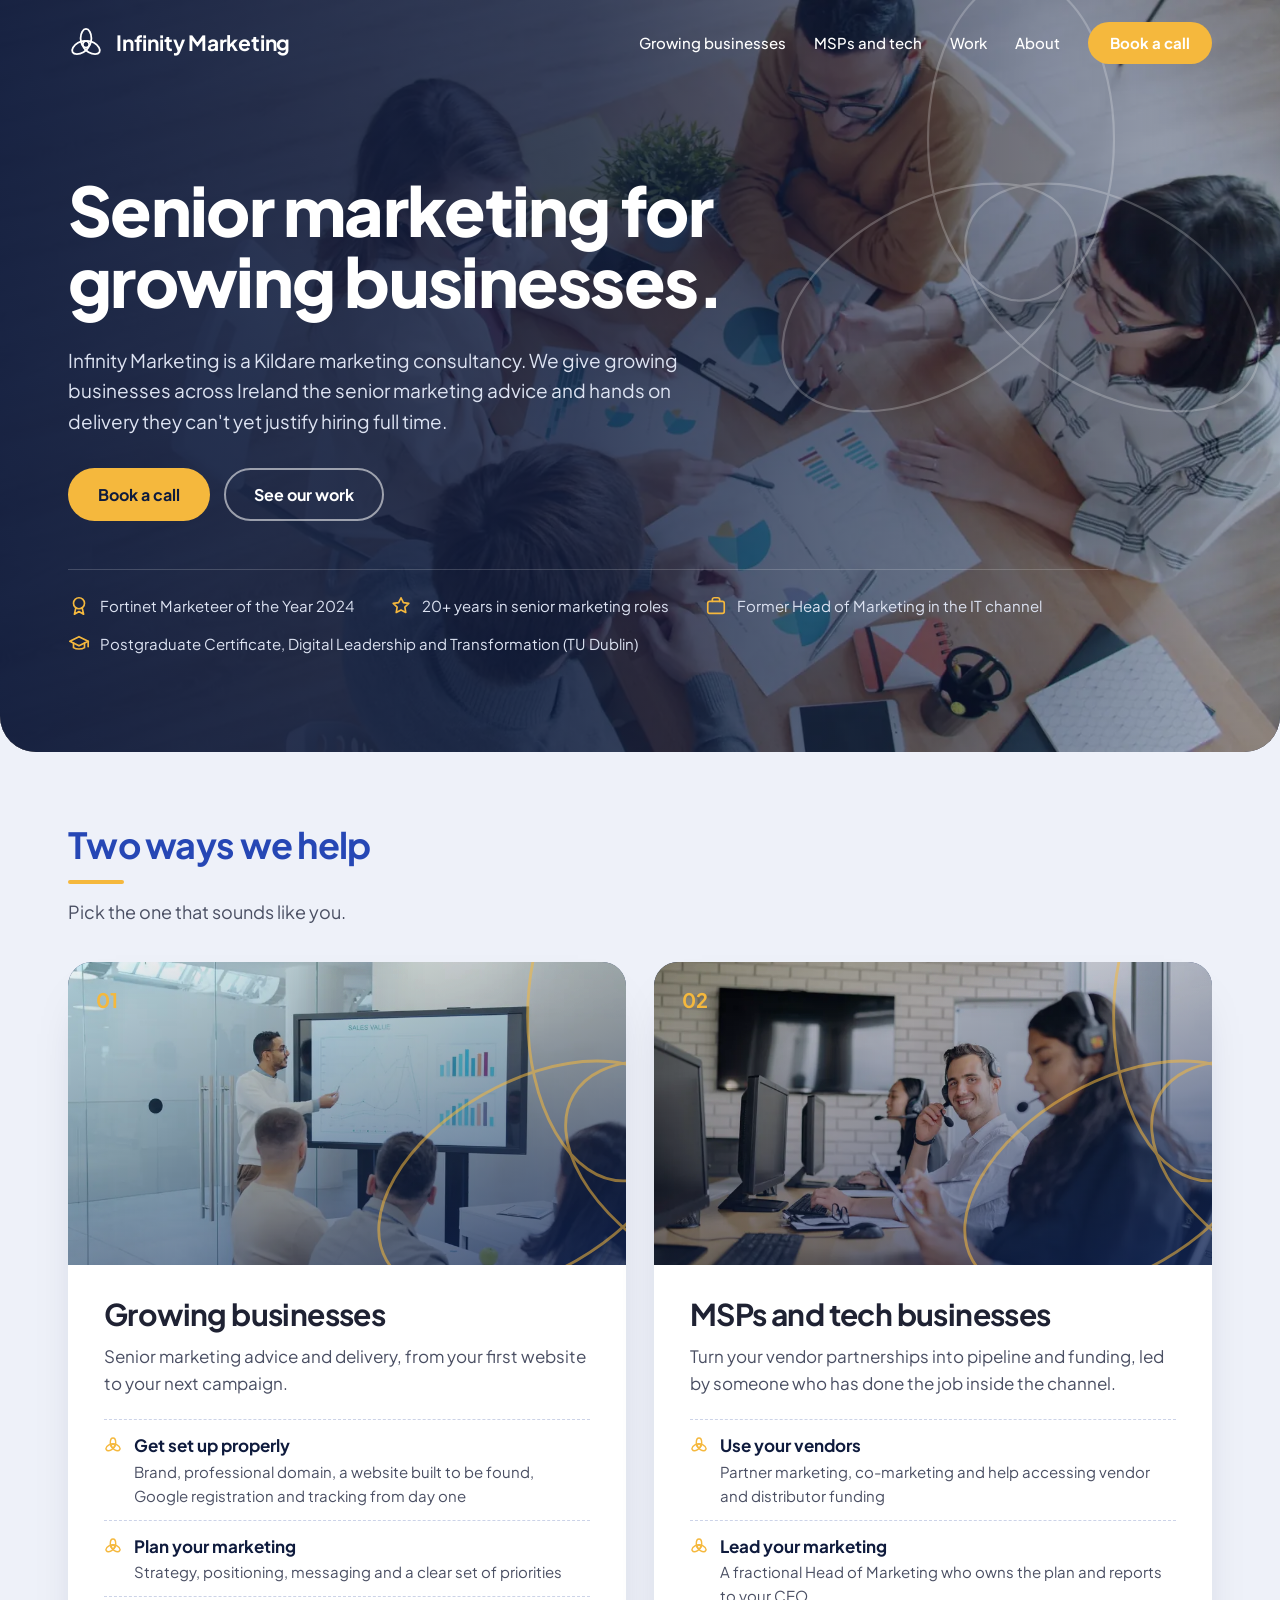
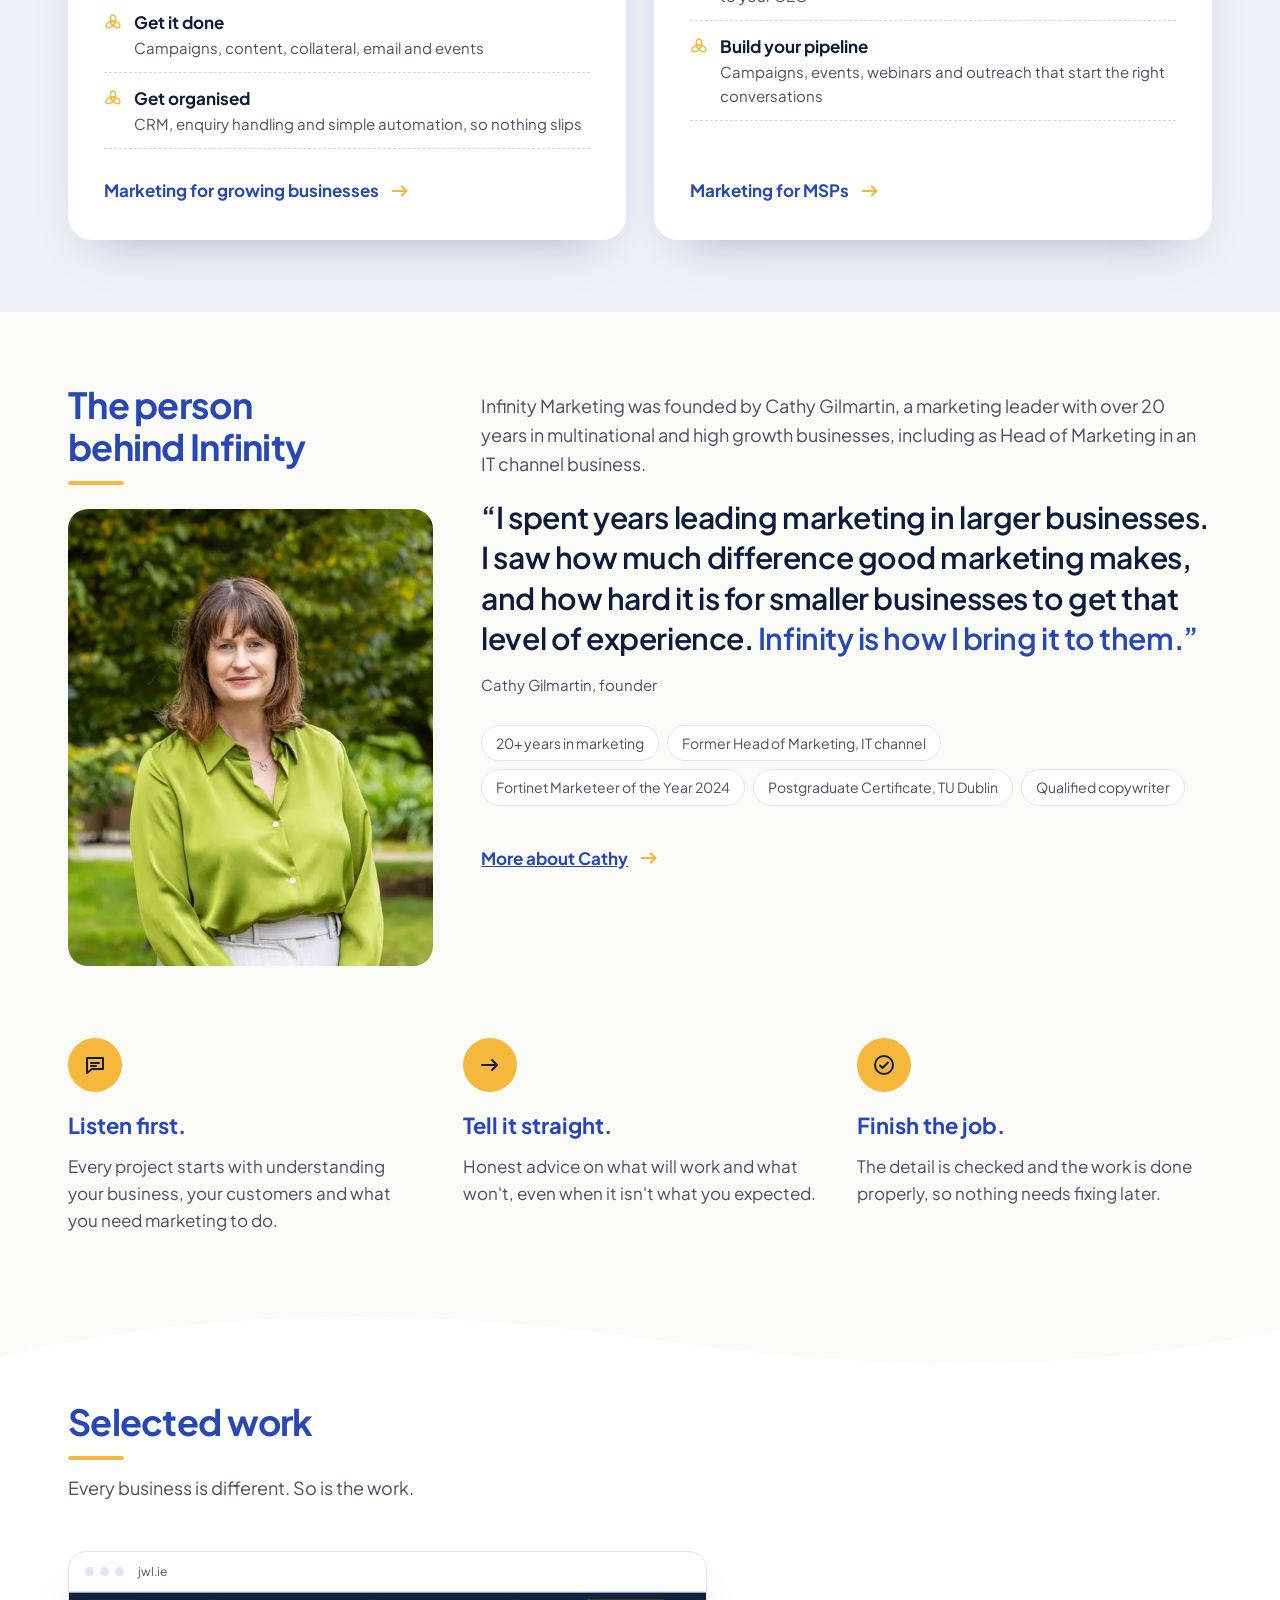
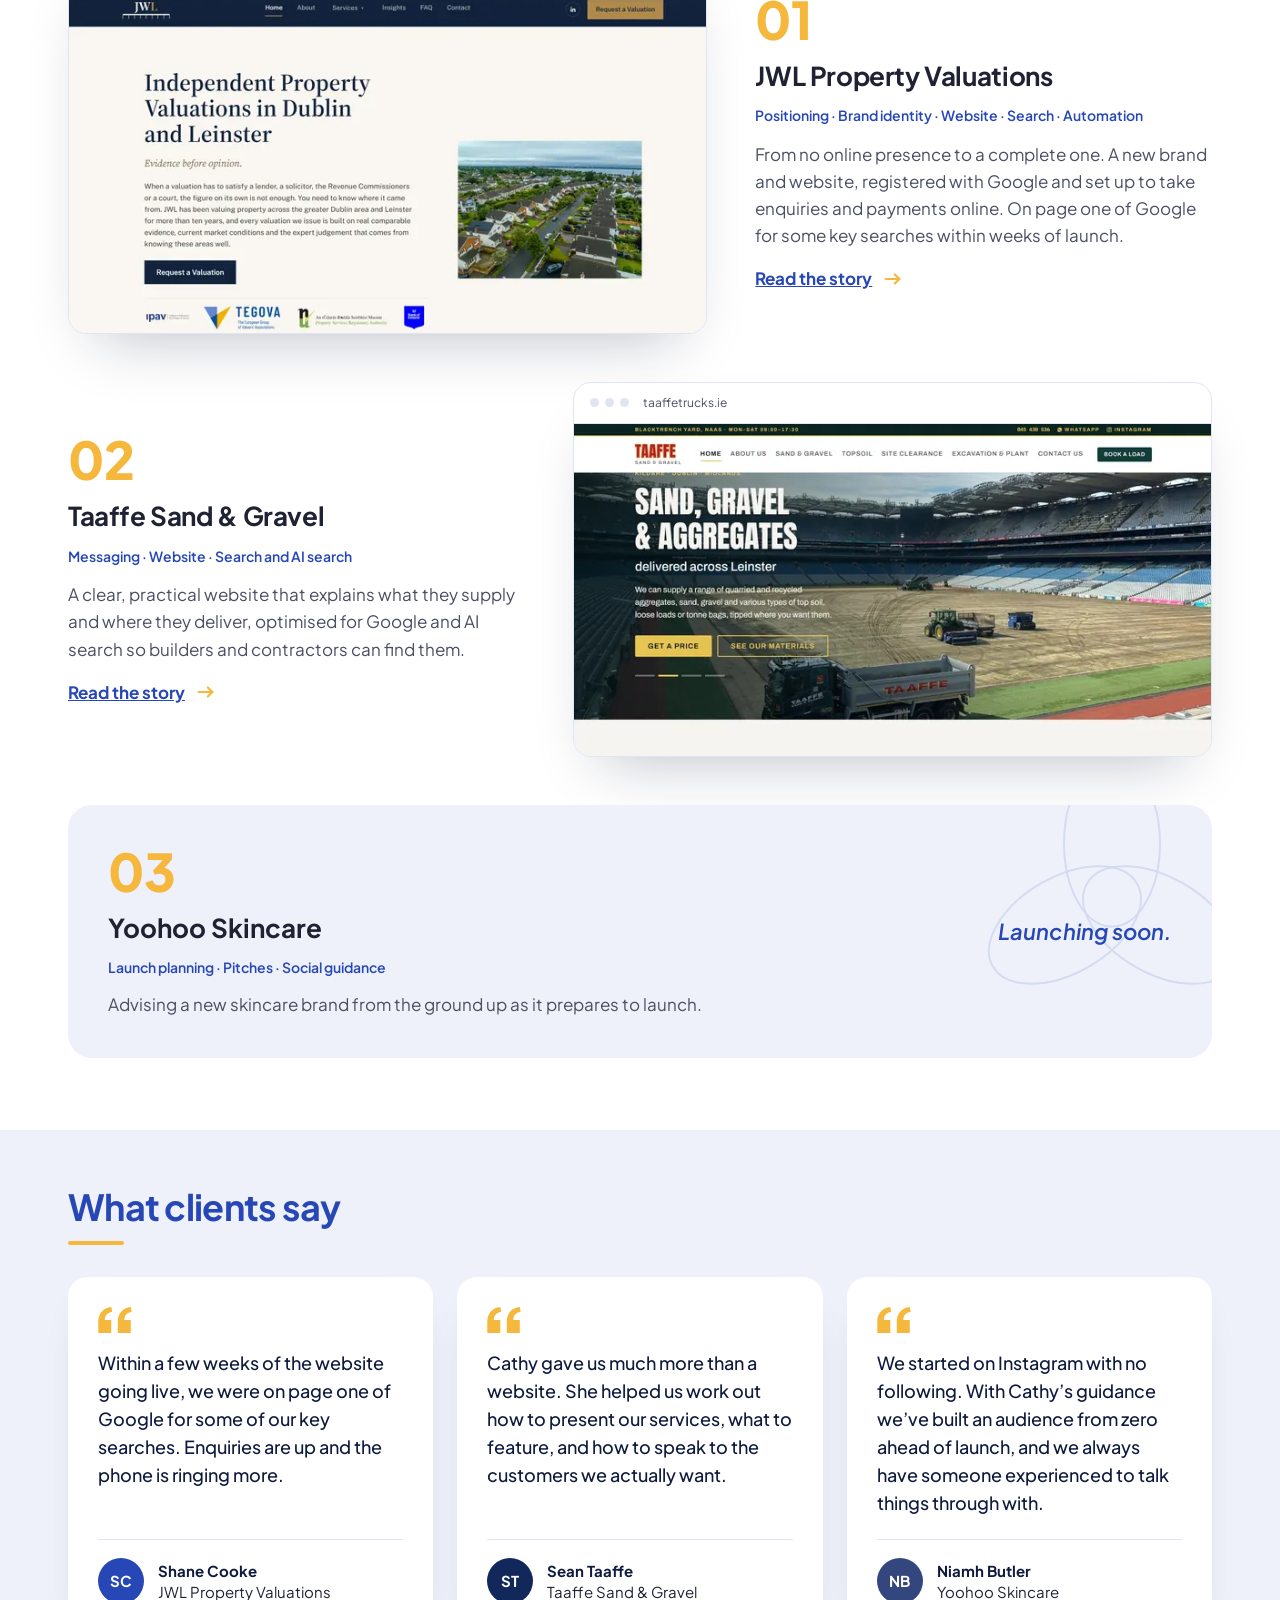
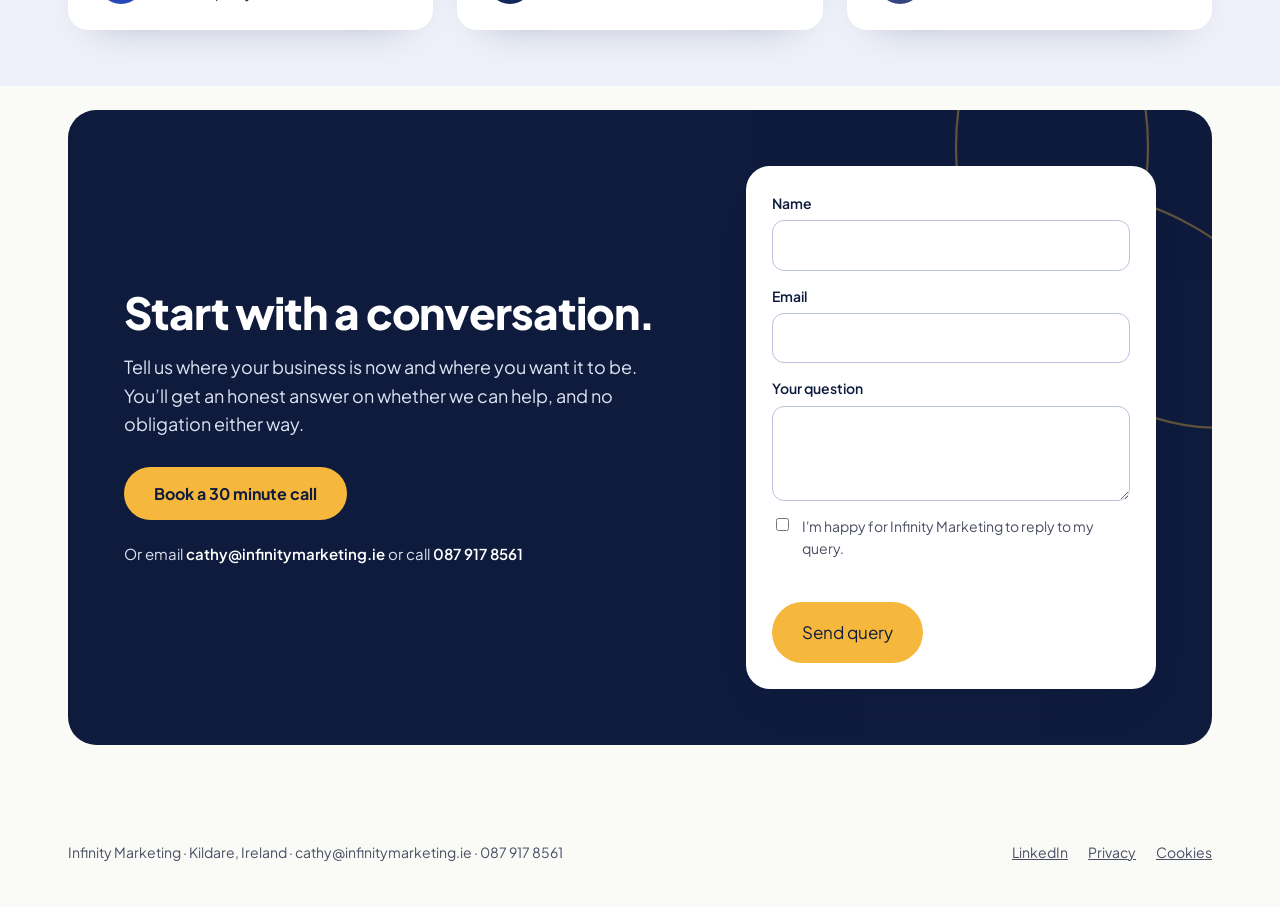
==== index.html @ c6e1b1ee "goatcoutner" ====
<!doctype html>
<html lang="en-IE">
<head>
<meta charset="utf-8">
<meta name="viewport" content="width=device-width, initial-scale=1, viewport-fit=cover">
<title>Marketing Consultant Kildare | Infinity Marketing</title>
<meta name="description" content="Senior marketing advice and delivery for growing Irish businesses and MSPs. Strategy, websites, campaigns and partner marketing, done properly.">
<link rel="preconnect" href="https://fonts.googleapis.com"><link rel="stylesheet" href="https://fonts.googleapis.com/css2?family=Plus+Jakarta+Sans:ital,wght@0,400;0,500;0,600;0,700;0,800;1,500;1,600&display=swap">
<link rel="stylesheet" href="site.css">
<link rel="icon" href="favicon.svg" type="image/svg+xml">
<link rel="canonical" href="https://www.infinitymarketing.ie/">
</head>
<body>
<div class="hero t-home">
<img class="hero-img" src="img/hero-home-1600.webp" srcset="img/hero-home-800.webp 800w, img/hero-home-1600.webp 1600w" sizes="100vw" decoding="async" fetchpriority="high" alt="">
<div class="hero-wash"></div>
<svg class="hero-loops" viewBox="0 0 100 100" aria-hidden="true"><g class="drift" fill="none" stroke="#FFFFFF" stroke-width="0.35"><ellipse cx="50" cy="37" rx="15" ry="26"></ellipse><ellipse cx="50" cy="37" rx="15" ry="26" transform="rotate(120 50 54)"></ellipse><ellipse cx="50" cy="37" rx="15" ry="26" transform="rotate(240 50 54)"></ellipse></g></svg>
<header class="wrap site-header">
<a class="brand" href="index.html"><svg width="36" height="36" viewBox="0 0 100 100" aria-hidden="true"><g fill="none" stroke="#FFFFFF" stroke-width="5"><ellipse cx="50" cy="37" rx="15" ry="26"></ellipse><ellipse cx="50" cy="37" rx="15" ry="26" transform="rotate(120 50 54)"></ellipse><ellipse cx="50" cy="37" rx="15" ry="26" transform="rotate(240 50 54)"></ellipse></g></svg>Infinity Marketing</a>
<button class="menu-btn" type="button" id="menu-btn" aria-expanded="false" aria-controls="site-nav" aria-label="Open menu"><svg width="24" height="24" viewBox="0 0 24 24" fill="none" stroke="#FFFFFF" stroke-width="2" stroke-linecap="round" stroke-linejoin="round" aria-hidden="true"><path d="M4 7h16M4 12h16M4 17h16"></path></svg></button>
<nav class="nav" id="site-nav" aria-label="Main"><a href="growing-businesses.html">Growing businesses</a><a href="msp-marketing.html">MSPs and tech</a><a href="work.html">Work</a><a href="about.html">About</a><a class="btn btn-amber" href="contact.html">Book a call</a></nav>
</header>
<section class="wrap hero-inner">

<h1 class="up">Senior marketing for growing businesses.</h1>

<p class="lead up3">Infinity Marketing is a Kildare marketing consultancy. We give growing businesses across Ireland the senior marketing advice and hands on delivery they can't yet justify hiring full time.</p>
<div class="hero-actions up3"><a class="btn btn-amber" href="contact.html">Book a call</a><a class="btn btn-ghost" href="work.html">See our work</a></div>
<div class="proof up3"><span><svg width="22" height="22" viewBox="0 0 24 24" fill="none" stroke="#F5B83D" stroke-width="1.8" stroke-linecap="round" stroke-linejoin="round" aria-hidden="true"><circle cx="12" cy="9" r="6"></circle><path d="M8.5 14l-1.5 7 5-3 5 3-1.5-7"></path></svg>Fortinet Marketeer of the Year 2024</span><span><svg width="22" height="22" viewBox="0 0 24 24" fill="none" stroke="#F5B83D" stroke-width="1.8" stroke-linecap="round" stroke-linejoin="round" aria-hidden="true"><path d="M12 3l2.6 5.3 5.9.9-4.3 4.1 1 5.8L12 16.4 6.8 19.1l1-5.8L3.5 9.2l5.9-.9z"></path></svg>20+ years in senior marketing roles</span><span><svg width="22" height="22" viewBox="0 0 24 24" fill="none" stroke="#F5B83D" stroke-width="1.8" stroke-linecap="round" stroke-linejoin="round" aria-hidden="true"><rect x="3" y="7" width="18" height="13" rx="2"></rect><path d="M8 7V5a2 2 0 0 1 2-2h4a2 2 0 0 1 2 2v2"></path></svg>Former Head of Marketing in the IT channel</span><span><svg width="22" height="22" viewBox="0 0 24 24" fill="none" stroke="#F5B83D" stroke-width="1.8" stroke-linecap="round" stroke-linejoin="round" aria-hidden="true"><path d="M2 9l10-5 10 5-10 5z"></path><path d="M6 11v5c3 2 9 2 12 0v-5"></path><path d="M22 9v6"></path></svg>Postgraduate Certificate, Digital Leadership and Transformation (TU Dublin)</span></div>
</section>
</div>
<section class="band stone" style="margin-top: -36px; padding-top: 108px">
<div class="wrap">
<h2 class="h2">Two ways we help</h2>
<p class="intro">Pick the one that sounds like you.</p>
<div class="vcards">
<a class="vcard" href="growing-businesses.html">
<div class="vcard-photo"><span class="vcard-num">01</span><img src="img/route-growing-900.webp" srcset="img/route-growing-480.webp 480w, img/route-growing-900.webp 900w" sizes="(max-width: 900px) 100vw, 600px" decoding="async" loading="lazy" alt="A presenter taking a team through a marketing plan"><div class="wash"></div><svg class="" viewBox="0 0 100 100" aria-hidden="true"><g class="drift" fill="none" stroke="#F5B83D" stroke-width="0.45"><ellipse cx="50" cy="37" rx="15" ry="26"></ellipse><ellipse cx="50" cy="37" rx="15" ry="26" transform="rotate(120 50 54)"></ellipse><ellipse cx="50" cy="37" rx="15" ry="26" transform="rotate(240 50 54)"></ellipse></g></svg></div>
<div class="vcard-body"><h3>Growing businesses</h3><p>Senior marketing advice and delivery, from your first website to your next campaign.</p><ul class="pts"><li><svg width="18" height="18" viewBox="0 0 100 100" aria-hidden="true"><g fill="none" stroke="#F5B83D" stroke-width="8"><ellipse cx="50" cy="37" rx="15" ry="26"></ellipse><ellipse cx="50" cy="37" rx="15" ry="26" transform="rotate(120 50 54)"></ellipse><ellipse cx="50" cy="37" rx="15" ry="26" transform="rotate(240 50 54)"></ellipse></g></svg><span><strong>Get set up properly</strong><span>Brand, professional domain, a website built to be found, Google registration and tracking from day one</span></span></li><li><svg width="18" height="18" viewBox="0 0 100 100" aria-hidden="true"><g fill="none" stroke="#F5B83D" stroke-width="8"><ellipse cx="50" cy="37" rx="15" ry="26"></ellipse><ellipse cx="50" cy="37" rx="15" ry="26" transform="rotate(120 50 54)"></ellipse><ellipse cx="50" cy="37" rx="15" ry="26" transform="rotate(240 50 54)"></ellipse></g></svg><span><strong>Plan your marketing</strong><span>Strategy, positioning, messaging and a clear set of priorities</span></span></li><li><svg width="18" height="18" viewBox="0 0 100 100" aria-hidden="true"><g fill="none" stroke="#F5B83D" stroke-width="8"><ellipse cx="50" cy="37" rx="15" ry="26"></ellipse><ellipse cx="50" cy="37" rx="15" ry="26" transform="rotate(120 50 54)"></ellipse><ellipse cx="50" cy="37" rx="15" ry="26" transform="rotate(240 50 54)"></ellipse></g></svg><span><strong>Get it done</strong><span>Campaigns, content, collateral, email and events</span></span></li><li><svg width="18" height="18" viewBox="0 0 100 100" aria-hidden="true"><g fill="none" stroke="#F5B83D" stroke-width="8"><ellipse cx="50" cy="37" rx="15" ry="26"></ellipse><ellipse cx="50" cy="37" rx="15" ry="26" transform="rotate(120 50 54)"></ellipse><ellipse cx="50" cy="37" rx="15" ry="26" transform="rotate(240 50 54)"></ellipse></g></svg><span><strong>Get organised</strong><span>CRM, enquiry handling and simple automation, so nothing slips</span></span></li></ul><span class="more">Marketing for growing businesses<svg width="22" height="22" viewBox="0 0 24 24" fill="none" stroke="#F5B83D" stroke-width="2.4" stroke-linecap="round" stroke-linejoin="round" aria-hidden="true"><path d="M4 12h15"></path><path d="M14 7l5 5-5 5"></path></svg></span></div>
</a>
<a class="vcard" href="msp-marketing.html">
<div class="vcard-photo"><span class="vcard-num">02</span><img src="img/route-msp-900.webp" srcset="img/route-msp-480.webp 480w, img/route-msp-900.webp 900w" sizes="(max-width: 900px) 100vw, 600px" decoding="async" loading="lazy" alt="A tech team at work at their desks"><div class="wash"></div><svg class="" viewBox="0 0 100 100" aria-hidden="true"><g class="drift" fill="none" stroke="#F5B83D" stroke-width="0.45"><ellipse cx="50" cy="37" rx="15" ry="26"></ellipse><ellipse cx="50" cy="37" rx="15" ry="26" transform="rotate(120 50 54)"></ellipse><ellipse cx="50" cy="37" rx="15" ry="26" transform="rotate(240 50 54)"></ellipse></g></svg></div>
<div class="vcard-body"><h3>MSPs and tech businesses</h3><p>Turn your vendor partnerships into pipeline and funding, led by someone who has done the job inside the channel.</p><ul class="pts"><li><svg width="18" height="18" viewBox="0 0 100 100" aria-hidden="true"><g fill="none" stroke="#F5B83D" stroke-width="8"><ellipse cx="50" cy="37" rx="15" ry="26"></ellipse><ellipse cx="50" cy="37" rx="15" ry="26" transform="rotate(120 50 54)"></ellipse><ellipse cx="50" cy="37" rx="15" ry="26" transform="rotate(240 50 54)"></ellipse></g></svg><span><strong>Use your vendors</strong><span>Partner marketing, co-marketing and help accessing vendor and distributor funding</span></span></li><li><svg width="18" height="18" viewBox="0 0 100 100" aria-hidden="true"><g fill="none" stroke="#F5B83D" stroke-width="8"><ellipse cx="50" cy="37" rx="15" ry="26"></ellipse><ellipse cx="50" cy="37" rx="15" ry="26" transform="rotate(120 50 54)"></ellipse><ellipse cx="50" cy="37" rx="15" ry="26" transform="rotate(240 50 54)"></ellipse></g></svg><span><strong>Lead your marketing</strong><span>A fractional Head of Marketing who owns the plan and reports to your CEO</span></span></li><li><svg width="18" height="18" viewBox="0 0 100 100" aria-hidden="true"><g fill="none" stroke="#F5B83D" stroke-width="8"><ellipse cx="50" cy="37" rx="15" ry="26"></ellipse><ellipse cx="50" cy="37" rx="15" ry="26" transform="rotate(120 50 54)"></ellipse><ellipse cx="50" cy="37" rx="15" ry="26" transform="rotate(240 50 54)"></ellipse></g></svg><span><strong>Build your pipeline</strong><span>Campaigns, events, webinars and outreach that start the right conversations</span></span></li></ul><span class="more">Marketing for MSPs<svg width="22" height="22" viewBox="0 0 24 24" fill="none" stroke="#F5B83D" stroke-width="2.4" stroke-linecap="round" stroke-linejoin="round" aria-hidden="true"><path d="M4 12h15"></path><path d="M14 7l5 5-5 5"></path></svg></span></div>
</a>
</div>
</div>
</section>
<section class="band">
<div class="wrap why">
<div><h2 class="h2">The person behind Infinity</h2><img src="img/cathy-portrait-900.webp" srcset="img/cathy-portrait-480.webp 480w, img/cathy-portrait-900.webp 900w" sizes="(max-width: 900px) 100vw, 400px" decoding="async" loading="lazy" alt="Cathy Gilmartin, founder of Infinity Marketing"></div>
<div style="padding-top: 8px">
<p style="margin: 0; font-size: 18px; color: var(--muted)">Infinity Marketing was founded by Cathy Gilmartin, a marketing leader with over 20 years in multinational and high growth businesses, including as Head of Marketing in an IT channel business.</p>
<p class="quote-big">&#8220;I spent years leading marketing in larger businesses. I saw how much difference good marketing makes, and how hard it is for smaller businesses to get that level of experience. <em>Infinity is how I bring it to them.&#8221;</em></p>
<p style="margin: 14px 0 0; font-size: 15px; color: var(--muted)">Cathy Gilmartin, founder</p>
<ul class="creds"><li>20+ years in marketing</li><li>Former Head of Marketing, IT channel</li><li>Fortinet Marketeer of the Year 2024</li><li>Postgraduate Certificate, TU Dublin</li><li>Qualified copywriter</li></ul>
<a class="more" style="padding-top: 22px" href="about.html">More about Cathy<svg width="22" height="22" viewBox="0 0 24 24" fill="none" stroke="#F5B83D" stroke-width="2.4" stroke-linecap="round" stroke-linejoin="round" aria-hidden="true"><path d="M4 12h15"></path><path d="M14 7l5 5-5 5"></path></svg></a>
</div>
</div>
<div class="wrap" style="margin-top: 72px"><div class="ways"><div><span class="badge"><svg width="24" height="24" viewBox="0 0 24 24" fill="none" stroke="#0F1B3D" stroke-width="2" stroke-linecap="round" stroke-linejoin="round" aria-hidden="true"><path d="M4 5h16v11H9l-5 4z"></path><path d="M8 10h8M8 13h5"></path></svg></span><h3>Listen first.</h3><p>Every project starts with understanding your business, your customers and what you need marketing to do.</p></div><div><span class="badge"><svg width="24" height="24" viewBox="0 0 24 24" fill="none" stroke="#0F1B3D" stroke-width="2" stroke-linecap="round" stroke-linejoin="round" aria-hidden="true"><path d="M4 12h15"></path><path d="M14 7l5 5-5 5"></path></svg></span><h3>Tell it straight.</h3><p>Honest advice on what will work and what won't, even when it isn't what you expected.</p></div><div><span class="badge"><svg width="24" height="24" viewBox="0 0 24 24" fill="none" stroke="#0F1B3D" stroke-width="2" stroke-linecap="round" stroke-linejoin="round" aria-hidden="true"><circle cx="12" cy="12" r="9"></circle><path d="M8 12.5l2.5 2.5L16 9.5"></path></svg></span><h3>Finish the job.</h3><p>The detail is checked and the work is done properly, so nothing needs fixing later.</p></div></div></div>
</section>
<div style="background: var(--page)"><svg class="wave" viewBox="0 0 1440 90" preserveAspectRatio="none" aria-hidden="true"><path d="M0,64 C240,0 480,0 720,40 C960,80 1200,90 1440,30 L1440,90 L0,90 Z" fill="#FFFFFF"></path></svg></div>
<section class="band white" style="padding-top: 24px">
<div class="wrap">
<h2 class="h2">Selected work</h2>
<p class="intro">Every business is different. So is the work.</p>
<div class="work-row"><figure class="shot"><div class="bar"><i></i><i></i><i></i><span style="margin-left: 8px">jwl.ie</span></div><img src="img/work-jwl-1400.webp" srcset="img/work-jwl-700.webp 700w, img/work-jwl-1400.webp 1400w" sizes="(max-width: 900px) 100vw, 700px" decoding="async" loading="lazy" alt="JWL Property Valuations homepage"></figure>
<div><div class="work-num">01</div><h3>JWL Property Valuations</h3><p class="tags">Positioning · Brand identity · Website · Search · Automation</p>
<p class="desc">From no online presence to a complete one. A new brand and website, registered with Google and set up to take enquiries and payments online. On page one of Google for some key searches within weeks of launch.</p>
<a class="more" style="padding-top: 16px" href="work.html#jwl">Read the story<svg width="22" height="22" viewBox="0 0 24 24" fill="none" stroke="#F5B83D" stroke-width="2.4" stroke-linecap="round" stroke-linejoin="round" aria-hidden="true"><path d="M4 12h15"></path><path d="M14 7l5 5-5 5"></path></svg></a></div></div>
<div class="work-row flip">
<div><div class="work-num">02</div><h3>Taaffe Sand &amp; Gravel</h3><p class="tags">Messaging · Website · Search and AI search</p>
<p class="desc">A clear, practical website that explains what they supply and where they deliver, optimised for Google and AI search so builders and contractors can find them.</p>
<a class="more" style="padding-top: 16px" href="work.html#taaffe">Read the story<svg width="22" height="22" viewBox="0 0 24 24" fill="none" stroke="#F5B83D" stroke-width="2.4" stroke-linecap="round" stroke-linejoin="round" aria-hidden="true"><path d="M4 12h15"></path><path d="M14 7l5 5-5 5"></path></svg></a></div>
<figure class="shot"><div class="bar"><i></i><i></i><i></i><span style="margin-left: 8px">taaffetrucks.ie</span></div><img src="img/work-taaffe-1400.webp" srcset="img/work-taaffe-700.webp 700w, img/work-taaffe-1400.webp 1400w" sizes="(max-width: 900px) 100vw, 700px" decoding="async" loading="lazy" alt="Taaffe Sand and Gravel homepage"></figure></div>
<div class="soon"><svg class="" style="position: absolute; right: -60px; top: -80px; width: 320px; height: 320px; opacity: 0.12" viewBox="0 0 100 100" aria-hidden="true"><g class="drift" fill="none" stroke="#2647B5" stroke-width="0.6"><ellipse cx="50" cy="37" rx="15" ry="26"></ellipse><ellipse cx="50" cy="37" rx="15" ry="26" transform="rotate(120 50 54)"></ellipse><ellipse cx="50" cy="37" rx="15" ry="26" transform="rotate(240 50 54)"></ellipse></g></svg><div><div class="work-num">03</div><h3 style="margin-top: 10px; font-size: 26px; font-weight: 700">Yoohoo Skincare</h3><p class="tags">Launch planning · Pitches · Social guidance</p><p class="desc" style="margin: 12px 0 0; color: var(--muted)">Advising a new skincare brand from the ground up as it prepares to launch.</p></div><em>Launching soon.</em></div>
</div>
</section>
<section class="band stone tight">
<div class="wrap">
<h2 class="h2">What clients say</h2>
<div class="tgrid"><figure class="tcard">
<svg width="34" height="26" viewBox="0 0 36 28" aria-hidden="true"><path d="M0 28V16C0 7 5 1 14 0l1 5c-5 1-8 4-8 9h7v14zm21 0V16c0-9 5-15 14-16l1 5c-5 1-8 4-8 9h7v14z" fill="#F5B83D"></path></svg>
<blockquote>Within a few weeks of the website going live, we were on page one of Google for some of our key searches. Enquiries are up and the phone is ringing more.</blockquote>
<figcaption><span class="avatar" style="background: #2647B5" aria-hidden="true">SC</span><span><strong>Shane Cooke</strong>JWL Property Valuations</span></figcaption>
</figure><figure class="tcard">
<svg width="34" height="26" viewBox="0 0 36 28" aria-hidden="true"><path d="M0 28V16C0 7 5 1 14 0l1 5c-5 1-8 4-8 9h7v14zm21 0V16c0-9 5-15 14-16l1 5c-5 1-8 4-8 9h7v14z" fill="#F5B83D"></path></svg>
<blockquote>Cathy gave us much more than a website. She helped us work out how to present our services, what to feature, and how to speak to the customers we actually want.</blockquote>
<figcaption><span class="avatar" style="background: #13285A" aria-hidden="true">ST</span><span><strong>Sean Taaffe</strong>Taaffe Sand &amp; Gravel</span></figcaption>
</figure><figure class="tcard">
<svg width="34" height="26" viewBox="0 0 36 28" aria-hidden="true"><path d="M0 28V16C0 7 5 1 14 0l1 5c-5 1-8 4-8 9h7v14zm21 0V16c0-9 5-15 14-16l1 5c-5 1-8 4-8 9h7v14z" fill="#F5B83D"></path></svg>
<blockquote>We started on Instagram with no following. With Cathy&#8217;s guidance we&#8217;ve built an audience from zero ahead of launch, and we always have someone experienced to talk things through with.</blockquote>
<figcaption><span class="avatar" style="background: #33467E" aria-hidden="true">NB</span><span><strong>Niamh Butler</strong>Yoohoo Skincare</span></figcaption>
</figure></div>
</div>
</section>
<section class="wrap" style="padding-block: 24px 64px">
<div class="cta">
<svg class="loops" viewBox="0 0 100 100" aria-hidden="true"><g class="drift" fill="none" stroke="#F5B83D" stroke-width="0.35"><ellipse cx="50" cy="37" rx="15" ry="26"></ellipse><ellipse cx="50" cy="37" rx="15" ry="26" transform="rotate(120 50 54)"></ellipse><ellipse cx="50" cy="37" rx="15" ry="26" transform="rotate(240 50 54)"></ellipse></g></svg>
<div class="cta-grid">
<div><h2>Start with a conversation.</h2><p>Tell us where your business is now and where you want it to be. You&#8217;ll get an honest answer on whether we can help, and no obligation either way.</p><a class="btn btn-amber" href="contact.html">Book a 30 minute call</a><p class="direct">Or email <b>cathy@infinitymarketing.ie</b> or call <b>087 917 8561</b></p></div>
<div>
<form class="form quick js-enquiry" novalidate>
<input type="hidden" name="_subject" value="Quick query from infinitymarketing.ie">
<input type="text" name="_honey" class="hp" tabindex="-1" autocomplete="off" aria-hidden="true">
<label for="q-name-x">Name<input id="q-name-x" name="name" type="text" required autocomplete="name"></label>
<label for="q-email-x">Email<input id="q-email-x" name="email" type="email" required autocomplete="email"></label>
<label for="q-msg-x">Your question<textarea id="q-msg-x" name="message" rows="3"></textarea></label>
<label class="consent" for="q-consent-x"><input id="q-consent-x" type="checkbox" required> <span>I'm happy for Infinity Marketing to reply to my query.</span></label>
<p class="form-error" hidden></p>
<button class="btn btn-amber" type="submit">Send query</button>
</form>
<p class="thanks" hidden>Thanks, your query is on its way to Cathy. You&#8217;ll hear back within one working day.</p>
</div>
</div>
</div>
</section>

<footer class="wrap site-footer">
<span>Infinity Marketing · Kildare, Ireland · cathy@infinitymarketing.ie · 087 917 8561</span>
<nav aria-label="Footer"><a href="#">LinkedIn</a><a href="privacy.html">Privacy</a><a href="privacy.html#cookies">Cookies</a></nav>
</footer>
<script>
(function () {
  var b = document.getElementById('menu-btn'), n = document.getElementById('site-nav');
  if (b && n) b.addEventListener('click', function () {
    var o = n.classList.toggle('open'); b.setAttribute('aria-expanded', o ? 'true' : 'false');
  });
  document.querySelectorAll('form.js-enquiry').forEach(function (f) {
    var t = f.parentNode.querySelector('.thanks'), err = f.querySelector('.form-error');
    f.addEventListener('submit', function (e) {
      e.preventDefault();
      if (!f.checkValidity()) { err.hidden = false; err.textContent = 'Please add your name, email and tick the consent box.'; return; }
      err.hidden = true;
      var done = function () { f.hidden = true; t.hidden = false; };
      var btn = f.querySelector('button'), label = btn.textContent; btn.disabled = true; btn.textContent = 'Sending';
      var data = {}; new FormData(f).forEach(function (v, k) { data[k] = v; });
      data._template = 'table'; data._captcha = 'false';
      fetch('https://formsubmit.co/ajax/cathy@infinitymarketing.ie', { method: 'POST', headers: { 'Content-Type': 'application/json', Accept: 'application/json' }, body: JSON.stringify(data) })
        .then(function (r) { if (!r.ok) throw 0; return r.json(); })
        .then(function (d) { if (d && (d.success === false || d.success === 'false')) throw 0; done(); })
        .catch(function () { btn.disabled = false; btn.textContent = label; err.hidden = false; err.textContent = 'Your message did not send. Please email cathy@infinitymarketing.ie or call 087 917 8561.'; });
    });
  });
})();
</script>

<script data-goatcounter="https://infinitymarketing.goatcounter.com/count" async src="//gc.zgo.at/count.js"></script>
</body>
</html>
---- site.css ----
/* Infinity Marketing draft site. Light, single theme by design (approved Colourway 2). */
/* Layout: photo hero with navy wash, then light bands with rounded cards and wave dividers */
:root {
  --cobalt: #2647B5;
  --navy: #13285A;
  --ink: #0F1B3D;
  --amber: #F5B83D;
  --amber-soft: #FFD98A;
  --stone: #EEF1F9;
  --line: #E0E5F3;
  --page: #FAFAF7;
  --card: #FFFFFF;
  --text: #1F2233;
  --muted: #4A4F63;
  --on-dark: #FFFFFF;
  --on-dark-muted: #DDE3F2;
  --draft: #8A4B2A;
  --font: 'Plus Jakarta Sans', system-ui, -apple-system, 'Segoe UI', Roboto, sans-serif;
  color-scheme: light;
}
* { box-sizing: border-box; }
html { scroll-behavior: smooth; }
body { margin: 0; background: var(--page); color: var(--text); font-family: var(--font); font-size: 17px; line-height: 1.6; }
img { max-width: 100%; display: block; }
a { color: var(--cobalt); }
a:hover { color: var(--ink); }
:focus-visible { outline: 3px solid var(--amber); outline-offset: 3px; border-radius: 4px; }
h1, h2, h3 { text-wrap: balance; margin: 0; }

.wrap { max-width: 1240px; margin: 0 auto; padding-left: max(20px, env(safe-area-inset-left, 0px)); padding-right: max(20px, env(safe-area-inset-right, 0px)); }
@media (min-width: 900px) { .wrap { padding-left: max(48px, env(safe-area-inset-left, 0px)); padding-right: max(48px, env(safe-area-inset-right, 0px)); } }

/* Hero */
.hero { position: relative; overflow: hidden; background: var(--ink); color: var(--on-dark); border-radius: 0 0 36px 36px; }
.hero-img { position: absolute; inset: 0; width: 100%; height: 100%; object-fit: cover; animation: zoom 18s ease-in-out infinite alternate; }
.hero-wash { position: absolute; inset: 0; background: linear-gradient(90deg, rgba(15,27,61,0.94) 0%, rgba(15,27,61,0.8) 45%, rgba(15,27,61,0.3) 100%); }
.hero-loops { position: absolute; right: -10%; top: -25%; width: 900px; max-width: 95%; aspect-ratio: 1; opacity: 0.22; pointer-events: none; }
.hero-inner { position: relative; padding-block: 88px 96px; }
.hero.small .hero-inner { padding-block: 56px 72px; }
.eyebrow { margin: 0 0 18px; font-size: 13px; font-weight: 600; letter-spacing: 0.14em; text-transform: uppercase; color: var(--amber-soft); }
.hero h1 { max-width: 880px; font-size: clamp(38px, 6vw, 68px); font-weight: 800; line-height: 1.05; letter-spacing: -0.025em; }
.hero.small h1 { font-size: clamp(34px, 5vw, 54px); }
.hero .second { margin: 12px 0 0; font-size: clamp(28px, 4.2vw, 48px); font-weight: 600; line-height: 1.12; letter-spacing: -0.02em; }
.hero .second em { color: var(--amber-soft); }
.hero .lead { margin: 28px 0 0; max-width: 640px; font-size: 19px; color: var(--on-dark-muted); }
.hero-actions { display: flex; flex-wrap: wrap; gap: 14px; margin-top: 32px; }
.proof { display: flex; flex-wrap: wrap; gap: 14px 36px; margin-top: 48px; padding-top: 24px; border-top: 1px solid rgba(255,255,255,0.18); max-width: 1040px; font-size: 15px; color: var(--on-dark-muted); }
.proof span { display: flex; align-items: center; gap: 10px; }
.proof svg { flex: none; }
.up { animation: up 0.9s ease-out backwards; }
.up2 { animation: up 0.9s ease-out 0.2s backwards; }
.up3 { animation: up 0.9s ease-out 0.4s backwards; }

/* Header */
.site-header { position: relative; z-index: 5; display: flex; justify-content: space-between; align-items: center; gap: 20px; padding-block: 22px; }
.brand { display: flex; align-items: center; gap: 12px; color: var(--on-dark); text-decoration: none; font-weight: 700; font-size: 21px; letter-spacing: -0.01em; }
.brand:hover { color: var(--on-dark); }
.nav { display: flex; align-items: center; gap: 28px; font-size: 15px; font-weight: 500; }
.nav a { color: var(--on-dark); text-decoration: none; }
.nav a[aria-current="page"] { color: var(--amber-soft); }
.nav a:hover { color: var(--amber-soft); }
.menu-btn { display: none; background: transparent; border: 1px solid rgba(255,255,255,0.4); color: var(--on-dark); border-radius: 999px; width: 46px; height: 46px; cursor: pointer; }
@media (max-width: 900px) {
  .menu-btn { display: inline-flex; align-items: center; justify-content: center; }
  .nav { display: none; position: absolute; top: 76px; left: 0; right: 0; flex-direction: column; align-items: stretch; gap: 0; background: var(--ink); border-radius: 18px; padding: 10px; box-shadow: 0 20px 40px -20px rgba(0,0,0,0.5); }
  .nav.open { display: flex; }
  .nav a { padding: 14px 16px; border-radius: 12px; }
  .nav .btn { margin-top: 8px; text-align: center; }
}

/* Buttons */
.btn { display: inline-block; padding: 15px 28px; border-radius: 999px; font-weight: 700; font-size: 16px; text-decoration: none; line-height: 1.2; border: 2px solid transparent; transition: transform .2s ease, background .2s ease; }
.btn:hover { transform: translateY(-2px); }
.btn-amber { background: var(--amber); color: var(--ink); }
.btn-amber:hover { color: var(--ink); background: var(--amber-soft); }
.btn-ghost { border-color: rgba(255,255,255,0.55); color: var(--on-dark); }
.btn-ghost:hover { color: var(--on-dark); border-color: var(--on-dark); }
.btn-cobalt { background: var(--cobalt); color: var(--on-dark); }
.btn-cobalt:hover { color: var(--on-dark); background: var(--navy); }
.nav .btn { padding: 10px 20px; font-size: 15px; }

/* Sections */
.band { padding-block: 72px; }
.band.tight { padding-block: 56px; }
.band.stone { background: var(--stone); }
.band.white { background: var(--card); }
.h2 { font-size: clamp(28px, 3.4vw, 36px); font-weight: 700; line-height: 1.15; letter-spacing: -0.02em; color: var(--cobalt); }
.h2::after { content: ""; display: block; width: 56px; height: 4px; border-radius: 4px; background: var(--amber); margin-top: 14px; }
.intro { margin: 14px 0 0; max-width: 680px; font-size: 18px; color: var(--muted); }
.wave { display: block; width: 100%; height: 70px; }

/* Route cards */
.vcards { display: grid; grid-template-columns: repeat(2, minmax(0, 1fr)); gap: 28px; margin-top: 36px; }
.vcard { display: flex; flex-direction: column; background: var(--card); border-radius: 24px; overflow: hidden; text-decoration: none; color: var(--text); box-shadow: 0 24px 50px -30px rgba(15,27,61,0.35); transition: transform .25s ease, box-shadow .25s ease; }
.vcard:hover { color: var(--text); transform: translateY(-8px); box-shadow: 0 34px 60px -30px rgba(15,27,61,0.5); }
.vcard-photo { position: relative; aspect-ratio: 480 / 260; overflow: hidden; background: var(--navy); }
.vcard-photo img { position: absolute; inset: 0; width: 100%; height: 100%; object-fit: cover; animation: zoom 14s ease-in-out infinite alternate; }
.vcard + .vcard .vcard-photo img { animation-delay: -7s; }
.vcard-photo .wash { position: absolute; inset: 0; background: linear-gradient(160deg, rgba(15,27,61,0.05) 0%, rgba(15,27,61,0.35) 45%, rgba(19,40,90,0.8) 100%); }
.vcard-photo svg { position: absolute; width: 115%; height: 210%; left: 42%; top: -60%; opacity: 0.55; }
.vcard-num { position: absolute; z-index: 2; left: 28px; top: 22px; font-weight: 700; font-size: 20px; color: var(--amber); }
.vcard-body { padding: 32px 36px 36px; display: flex; flex-direction: column; flex: 1; }
.vcard-body h3 { font-size: 30px; font-weight: 700; letter-spacing: -0.02em; line-height: 1.15; }
.vcard-body > p { margin: 12px 0 0; color: var(--muted); }
.pts { list-style: none; margin: 22px 0 0; padding: 0; }
.pts li { display: flex; gap: 12px; padding: 12px 0; border-top: 1px dashed #CCD3E8; }
.pts li:last-child { border-bottom: 1px dashed #CCD3E8; }
.pts li svg { flex: none; margin-top: 4px; }
.pts strong { color: var(--ink); font-weight: 700; }
.pts span span { display: block; font-size: 15px; color: var(--muted); }
.more { margin-top: auto; padding-top: 28px; display: flex; align-items: center; gap: 10px; font-weight: 700; color: var(--cobalt); }

/* About strip */
.why { display: grid; grid-template-columns: minmax(0, 4fr) minmax(0, 8fr); gap: 48px; align-items: start; }
.why img { width: 100%; aspect-ratio: 4 / 5; object-fit: cover; object-position: 50% 20%; border-radius: 20px; margin-top: 24px; }
.quote-big { margin: 18px 0 0; font-size: clamp(22px, 2.6vw, 30px); font-weight: 600; line-height: 1.35; letter-spacing: -0.015em; color: var(--ink); }
.quote-big em { color: var(--cobalt); font-style: normal; }
.creds { display: flex; flex-wrap: wrap; gap: 8px; margin-top: 28px; padding: 0; list-style: none; }
.creds li { background: var(--card); border: 1px solid var(--line); border-radius: 999px; padding: 6px 14px; font-size: 14px; color: var(--muted); }

/* Principles */
.ways { display: grid; grid-template-columns: repeat(3, minmax(0, 1fr)); gap: 40px; }
.badge { display: flex; align-items: center; justify-content: center; width: 54px; height: 54px; border-radius: 999px; background: var(--amber); margin-bottom: 16px; }
.ways h3 { font-size: 22px; font-weight: 700; color: var(--cobalt); }
.ways p { margin: 10px 0 0; color: var(--muted); }

/* Work */
.work-row { display: grid; grid-template-columns: minmax(0, 7fr) minmax(0, 5fr); gap: 48px; align-items: center; margin-top: 48px; }
.work-row.flip { grid-template-columns: minmax(0, 5fr) minmax(0, 7fr); }
.work-row.flip .shot { order: 2; }
.shot { margin: 0; overflow: hidden; border-radius: 18px; background: var(--card); border: 1px solid var(--line); box-shadow: 0 30px 60px -30px rgba(15,27,61,0.3); }
.shot .bar { display: flex; align-items: center; gap: 6px; padding: 10px 16px; border-bottom: 1px solid var(--line); font-size: 12px; color: var(--muted); }
.shot .bar i { width: 9px; height: 9px; border-radius: 99px; background: var(--line); }
.work-num { font-size: 52px; font-weight: 800; line-height: 1; color: var(--amber); }
.work-row h3 { margin-top: 10px; font-size: 26px; font-weight: 700; letter-spacing: -0.015em; }
.tags { margin: 8px 0 0; font-size: 14px; color: var(--cobalt); font-weight: 600; }
.work-row p.desc { margin: 14px 0 0; color: var(--muted); }
.soon { margin-top: 48px; position: relative; overflow: hidden; border-radius: 24px; background: var(--stone); padding: 40px; display: flex; justify-content: space-between; align-items: center; gap: 24px; flex-wrap: wrap; }
.soon em { font-size: 22px; color: var(--cobalt); font-weight: 600; }

/* Testimonials */
.tgrid { display: grid; grid-template-columns: repeat(3, minmax(0, 1fr)); gap: 24px; margin-top: 32px; }
.tcard { margin: 0; background: var(--card); border-radius: 20px; padding: 30px 30px 26px; display: flex; flex-direction: column; box-shadow: 0 18px 40px -28px rgba(15,27,61,0.35); }
.tcard blockquote { margin: 16px 0 0; font-size: 18px; font-weight: 500; line-height: 1.55; color: var(--ink); flex: 1; }
.tcard figcaption { display: flex; align-items: center; gap: 14px; margin-top: 22px; padding-top: 18px; border-top: 1px solid var(--line); font-size: 15px; line-height: 1.4; }
.avatar { flex: none; width: 46px; height: 46px; border-radius: 999px; background: var(--cobalt); color: var(--on-dark); display: flex; align-items: center; justify-content: center; font-weight: 700; font-size: 15px; }
.tcard strong { display: block; color: var(--ink); }
.draft { font-size: 12px; color: var(--draft); }

/* CTA */
.cta { position: relative; overflow: hidden; border-radius: 28px; background: var(--ink); color: var(--on-dark); padding: 56px; }
.cta svg.loops { position: absolute; width: 640px; height: 640px; right: -160px; top: -200px; opacity: 0.35; }
.cta-grid { position: relative; display: grid; grid-template-columns: minmax(0, 7fr) minmax(0, 5fr); gap: 48px; align-items: center; }
.cta h2 { font-size: clamp(30px, 4vw, 44px); font-weight: 800; line-height: 1.1; letter-spacing: -0.025em; }
.cta p { margin: 16px 0 0; max-width: 520px; font-size: 18px; color: var(--on-dark-muted); }
.cta .btn { margin-top: 28px; }
.contact-opts { display: flex; flex-direction: column; gap: 12px; }
.copt { display: flex; align-items: center; gap: 16px; padding: 16px 18px; border-radius: 14px; background: rgba(255,255,255,0.08); border: 1px solid rgba(255,255,255,0.14); color: var(--on-dark); text-decoration: none; }
.copt:hover { color: var(--on-dark); background: rgba(255,255,255,0.14); }
.copt .ic { flex: none; width: 42px; height: 42px; border-radius: 999px; background: var(--amber); display: flex; align-items: center; justify-content: center; }
.copt small { display: block; font-size: 13px; color: #C9D2EA; }
.copt b { font-weight: 600; font-size: 16px; user-select: all; }

/* Footer */
.site-footer { padding-block: 32px 44px; display: flex; justify-content: space-between; flex-wrap: wrap; gap: 16px; font-size: 14px; color: var(--muted); }
.site-footer nav { display: flex; gap: 20px; flex-wrap: wrap; }
.site-footer a { color: var(--muted); }

/* Inner page blocks */
.problems { list-style: none; margin: 28px 0 0; padding: 0; display: grid; grid-template-columns: repeat(2, minmax(0, 1fr)); gap: 14px; }
.problems li { background: var(--card); border-radius: 16px; padding: 18px 20px; display: flex; gap: 12px; align-items: flex-start; box-shadow: 0 10px 30px -24px rgba(15,27,61,0.4); }
.after-list { margin: 24px 0 0; max-width: 720px; font-size: 19px; font-weight: 600; color: var(--ink); }
.offer { display: grid; grid-template-columns: minmax(0, 4fr) minmax(0, 8fr); gap: 40px; padding-block: 40px; border-top: 1px solid var(--line); }
.offer:first-of-type { border-top: 0; }
.offer .n { font-size: 15px; font-weight: 700; color: var(--amber); letter-spacing: 0.08em; }
.offer h3 { margin-top: 6px; font-size: 28px; font-weight: 700; letter-spacing: -0.02em; color: var(--ink); }
.offer .for { margin: 10px 0 0; font-size: 15px; color: var(--muted); }
.offer .lede { margin: 0 0 6px; font-size: 18px; font-weight: 600; color: var(--ink); }
.ticks { list-style: none; margin: 10px 0 0; padding: 0; display: grid; grid-template-columns: repeat(2, minmax(0, 1fr)); gap: 10px 28px; }
.ticks li { display: flex; gap: 10px; align-items: flex-start; }
.ticks svg { flex: none; margin-top: 5px; }
.example { margin: 18px 0 0; font-size: 14px; color: var(--cobalt); font-weight: 600; }
.tiles { display: grid; grid-template-columns: repeat(5, minmax(0, 1fr)); gap: 16px; margin-top: 32px; }
.tiles.t4 { grid-template-columns: repeat(4, minmax(0, 1fr)); }
.tile { background: var(--card); border-radius: 18px; padding: 24px 22px; box-shadow: 0 10px 30px -24px rgba(15,27,61,0.4); }
.tile .badge { width: 46px; height: 46px; margin-bottom: 14px; }
.tile h3 { font-size: 18px; font-weight: 700; color: var(--ink); }
.tile p { margin: 8px 0 0; font-size: 15px; color: var(--muted); }
.plan { display: grid; grid-template-columns: minmax(0, 6fr) minmax(0, 6fr); gap: 48px; align-items: center; background: var(--card); border-radius: 28px; padding: 48px; box-shadow: 0 24px 50px -36px rgba(15,27,61,0.4); }
.steps { list-style: none; margin: 32px 0 0; padding: 0; display: grid; grid-template-columns: repeat(4, minmax(0, 1fr)); gap: 24px; counter-reset: s; }
.steps li { border-top: 3px solid var(--cobalt); padding-top: 16px; counter-increment: s; }
.steps li::before { content: counter(s, decimal-leading-zero); display: block; font-weight: 800; color: var(--amber); font-size: 15px; }
.steps h3 { margin-top: 6px; font-size: 19px; font-weight: 700; color: var(--ink); }
.steps p { margin: 8px 0 0; font-size: 15px; color: var(--muted); }
.faq { margin-top: 28px; max-width: 860px; }
.faq details { background: var(--card); border-radius: 16px; margin-bottom: 12px; box-shadow: 0 10px 30px -26px rgba(15,27,61,0.4); }
.faq summary { cursor: pointer; padding: 20px 24px; font-weight: 700; color: var(--ink); list-style: none; display: flex; justify-content: space-between; gap: 16px; }
.faq summary::after { content: "+"; color: var(--amber); font-size: 24px; line-height: 1; }
.faq details[open] summary::after { content: "\2212"; }
.faq details p { margin: 0; padding: 0 24px 22px; color: var(--muted); }
.note { margin-top: 18px; font-size: 14px; color: var(--muted); }
.two { display: grid; grid-template-columns: minmax(0, 1fr) minmax(0, 1fr); gap: 48px; }
.prose p { margin: 0 0 18px; max-width: 680px; font-size: 18px; }
.prose h2 { margin-top: 8px; }
.case { display: grid; grid-template-columns: minmax(0, 5fr) minmax(0, 7fr); gap: 48px; padding-block: 56px; border-top: 1px solid var(--line); }
.case:first-of-type { border-top: 0; }
.case h3 { font-size: 15px; font-weight: 700; color: var(--cobalt); margin: 22px 0 6px; text-transform: uppercase; letter-spacing: 0.08em; }
.case ul { margin: 0; padding-left: 20px; }
.case p { margin: 0; }

/* Contact form */
.form { background: var(--card); border-radius: 24px; padding: 36px; box-shadow: 0 24px 50px -36px rgba(15,27,61,0.4); display: grid; gap: 18px; }
.form .row { display: grid; grid-template-columns: repeat(2, minmax(0, 1fr)); gap: 18px; }
.form label { display: grid; gap: 6px; font-size: 14px; font-weight: 600; color: var(--ink); }
.form input, .form select, .form textarea { font: inherit; font-weight: 400; padding: 13px 14px; border: 1px solid #B9C2DA; border-radius: 12px; background: var(--card); color: var(--text); }
.form textarea { min-height: 120px; resize: vertical; }
.form .consent { display: flex; gap: 10px; align-items: flex-start; font-weight: 400; font-size: 14px; color: var(--muted); }
.form .consent input { margin-top: 3px; }
.form button { justify-self: start; cursor: pointer; font: inherit; }
.thanks { background: var(--stone); border-radius: 16px; padding: 18px 20px; color: var(--ink); font-weight: 600; }

.draft-banner { background: var(--amber); color: var(--ink); text-align: center; font-size: 13px; font-weight: 600; padding: 8px 16px; }

@keyframes zoom { from { transform: scale(1.02); } to { transform: scale(1.12); } }
@keyframes up { from { opacity: 0; transform: translateY(18px); } to { opacity: 1; transform: none; } }
@keyframes spin { to { transform: rotate(360deg); } }
.drift { animation: spin 90s linear infinite; transform-origin: 50% 54%; transform-box: view-box; }
@media (prefers-reduced-motion: reduce) { .hero-img, .vcard-photo img, .up, .up2, .up3, .drift { animation: none; } .btn, .vcard { transition: none; } }

@media (max-width: 900px) {
  .vcards, .why, .ways, .work-row, .work-row.flip, .tgrid, .cta-grid, .problems, .offer, .ticks, .plan, .two, .case { grid-template-columns: minmax(0, 1fr); }
  .work-row.flip .shot { order: 0; }
  .tiles, .tiles.t4 { grid-template-columns: repeat(2, minmax(0, 1fr)); }
  .steps { grid-template-columns: repeat(2, minmax(0, 1fr)); }
  .form .row { grid-template-columns: minmax(0, 1fr); }
  .cta, .plan { padding: 32px 22px; }
  .vcard-body { padding: 26px 22px 28px; }
  .band { padding-block: 52px; }
  .hero-inner { padding-block: 56px 64px; }
  .why { gap: 28px; }
}
@media (max-width: 520px) { .tiles, .tiles.t4, .steps { grid-template-columns: minmax(0, 1fr); } }

/* Page hero themes: same structure, distinct wash and infinity mark per page */
.hero.t-home .hero-wash { background: linear-gradient(90deg, rgba(15,27,61,0.94) 0%, rgba(15,27,61,0.8) 45%, rgba(15,27,61,0.3) 100%); }

.hero.t-grow .hero-wash { background: linear-gradient(100deg, rgba(38,71,181,0.95) 0%, rgba(38,71,181,0.82) 45%, rgba(38,71,181,0.35) 100%); }
.hero.t-grow .hero-loops { left: auto; right: -14%; top: auto; bottom: -45%; width: 820px; opacity: 0.5; }
.hero.t-grow .eyebrow { color: #FFFFFF; }

.hero.t-msp .hero-wash { background: linear-gradient(90deg, rgba(10,20,46,0.96) 0%, rgba(19,40,90,0.86) 50%, rgba(19,40,90,0.45) 100%); }
.hero.t-msp .hero-loops { right: -8%; top: auto; bottom: -38%; width: 640px; opacity: 0.9; }

.hero.t-about .hero-wash { background: linear-gradient(0deg, rgba(15,27,61,0.96) 0%, rgba(15,27,61,0.7) 55%, rgba(245,184,61,0.35) 100%); }
.hero.t-about .hero-loops { right: 4%; top: 8%; width: 420px; opacity: 0.6; }

.hero.t-work .hero-wash { background: linear-gradient(135deg, rgba(15,27,61,0.95) 0%, rgba(38,71,181,0.75) 60%, rgba(38,71,181,0.4) 100%); }
.hero.t-work .hero-loops { right: -2%; top: -30%; width: 560px; opacity: 0.35; }
.hero.t-work .hero-loops.second { right: 22%; top: 30%; width: 360px; opacity: 0.25; }

.hero.t-contact .hero-wash { background: rgba(15,27,61,0.9); }
.hero.t-contact .hero-loops { right: 50%; top: 50%; transform: translate(50%, -50%); width: 1100px; opacity: 0.18; }
@media (max-width: 900px) {
  .hero.t-msp .hero-loops, .hero.t-about .hero-loops { width: 340px; opacity: 0.4; }
  .hero.t-grow .hero-loops { width: 500px; bottom: -30%; }
}
.hero.t-home .hero-loops { width: 620px; right: -4%; top: -12%; }
@media (max-width: 900px) { .hero.t-home .hero-loops { width: 380px; } }
.hp { position: absolute; left: -9999px; width: 1px; height: 1px; opacity: 0; }
.form-error { margin: 0; padding: 12px 14px; border-radius: 12px; background: #FDECEA; color: #8A2A1F; font-size: 14px; font-weight: 600; }
.form.quick { padding: 26px; gap: 14px; color: var(--text); }
.form.quick textarea { min-height: 90px; }
.cta .thanks { margin: 0; background: rgba(255,255,255,0.1); color: var(--on-dark); border: 1px solid rgba(255,255,255,0.2); }
.direct { margin-top: 22px !important; font-size: 15px !important; }
.direct b { color: var(--on-dark); font-weight: 600; user-select: all; }
.form button:disabled { opacity: 0.6; cursor: wait; }
.hero.t-home .hero-img { object-position: 60% 40%; }
.hero.t-grow .hero-img { object-position: 55% 35%; }
.hero.t-msp .hero-img { object-position: 65% 30%; }
.hero.t-about .hero-img { object-position: 60% 40%; }
.hero.t-work .hero-img { object-position: 70% 35%; }
.hero.t-contact .hero-img { object-position: 55% 55%; }
.vcard:first-child .vcard-photo img { object-position: 55% 30%; } .vcard + .vcard .vcard-photo img { object-position: 65% 30%; }
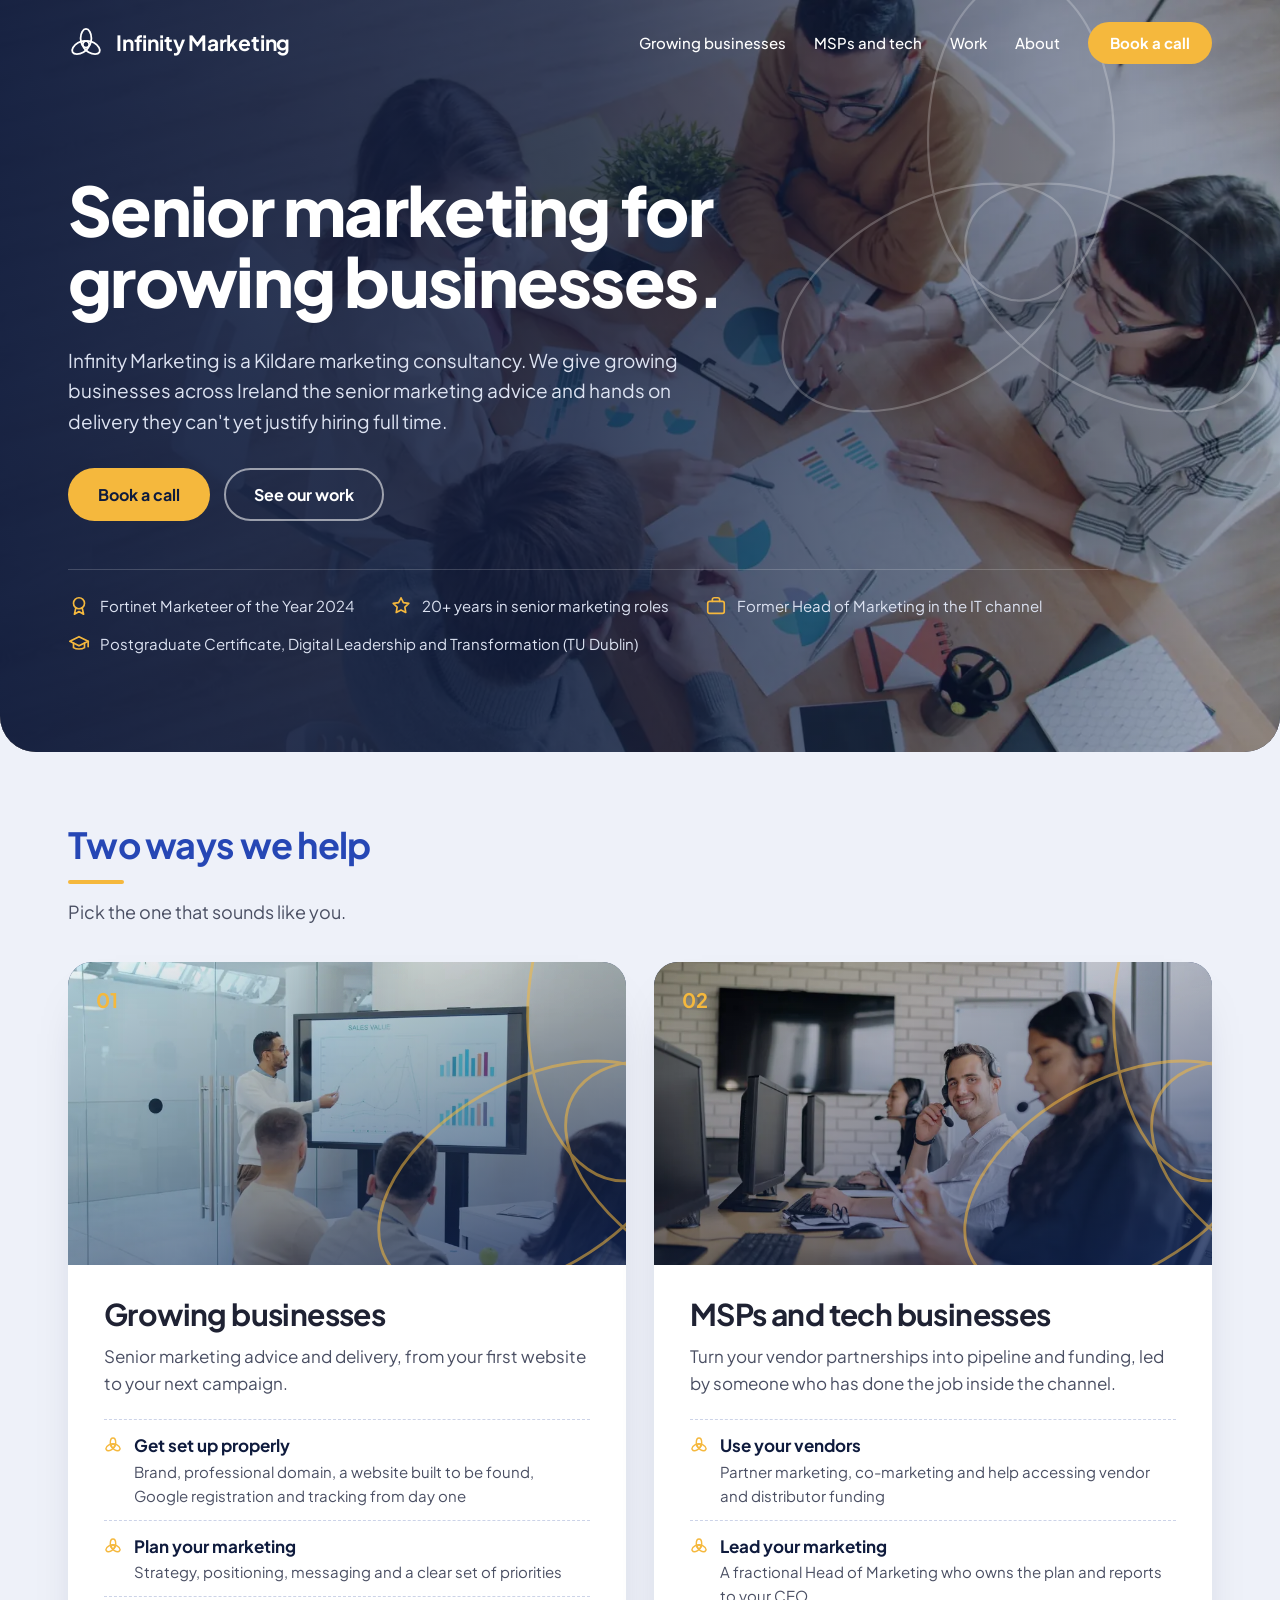
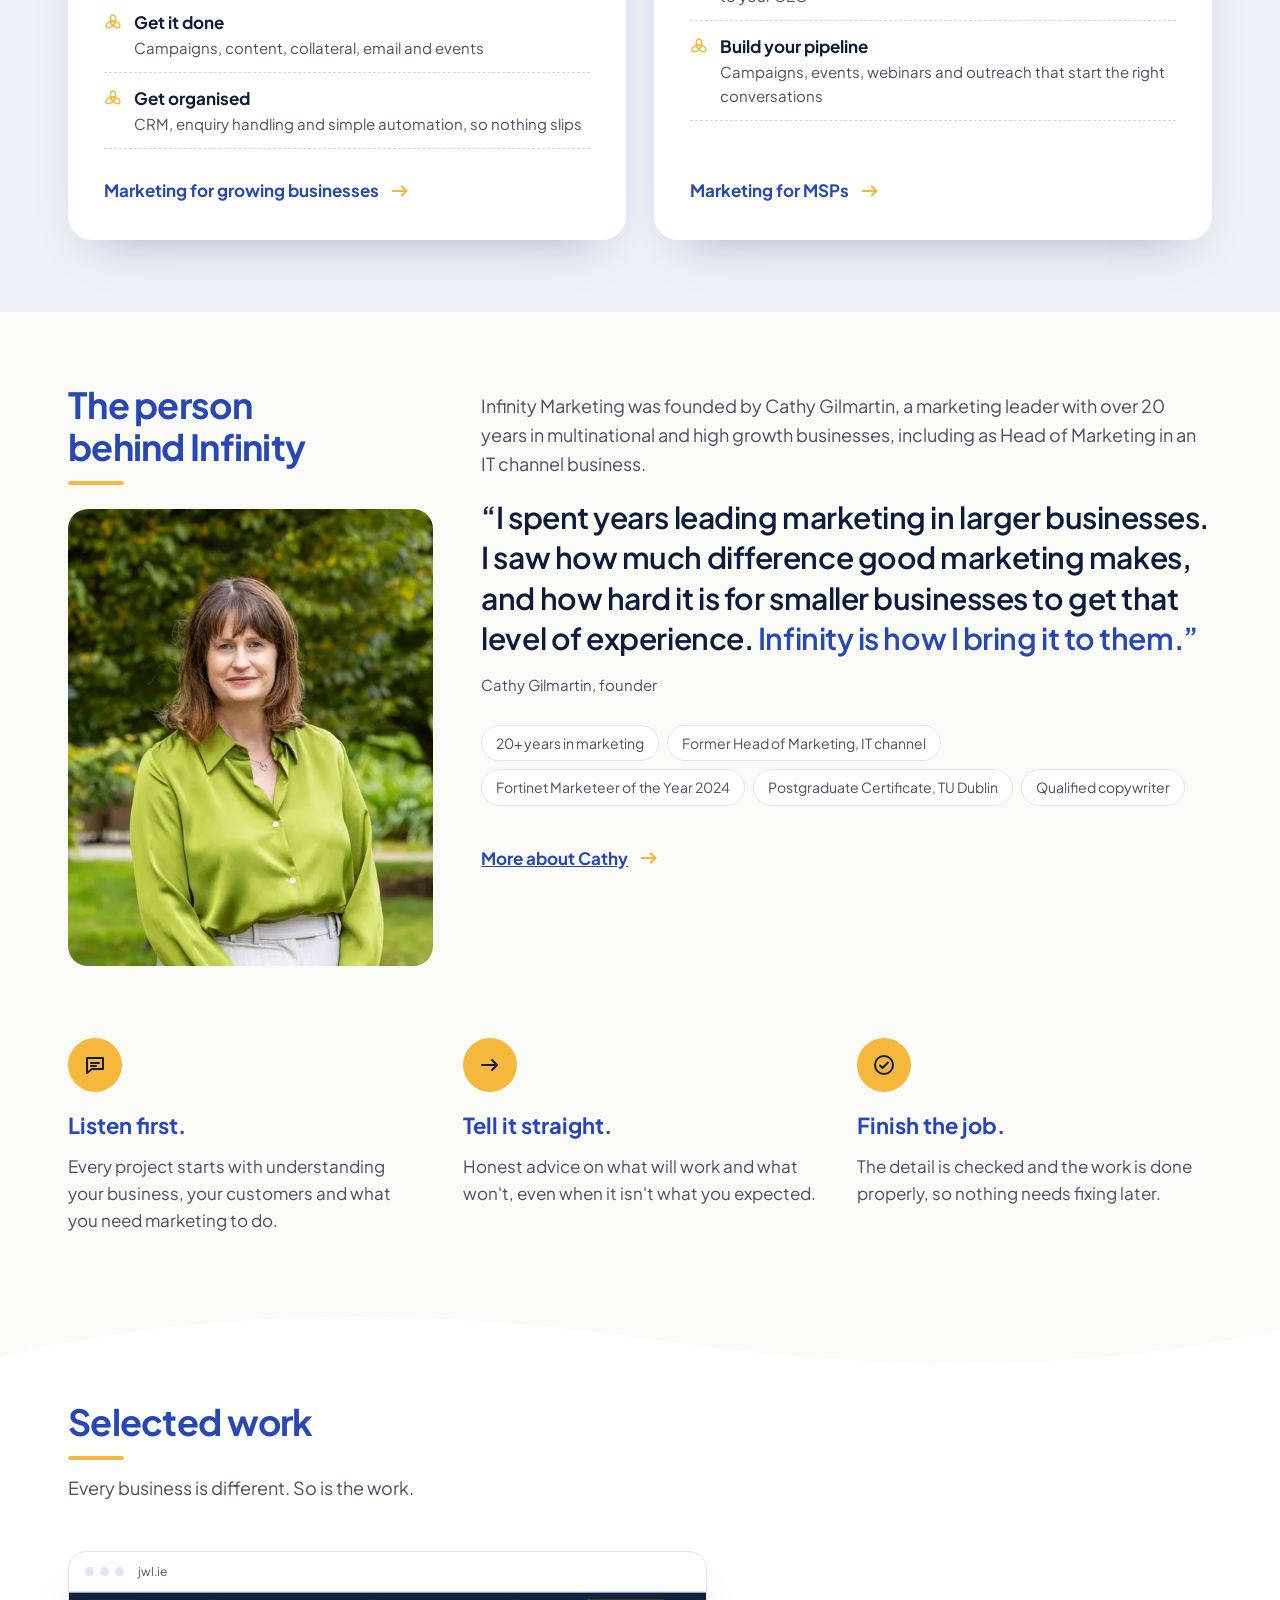
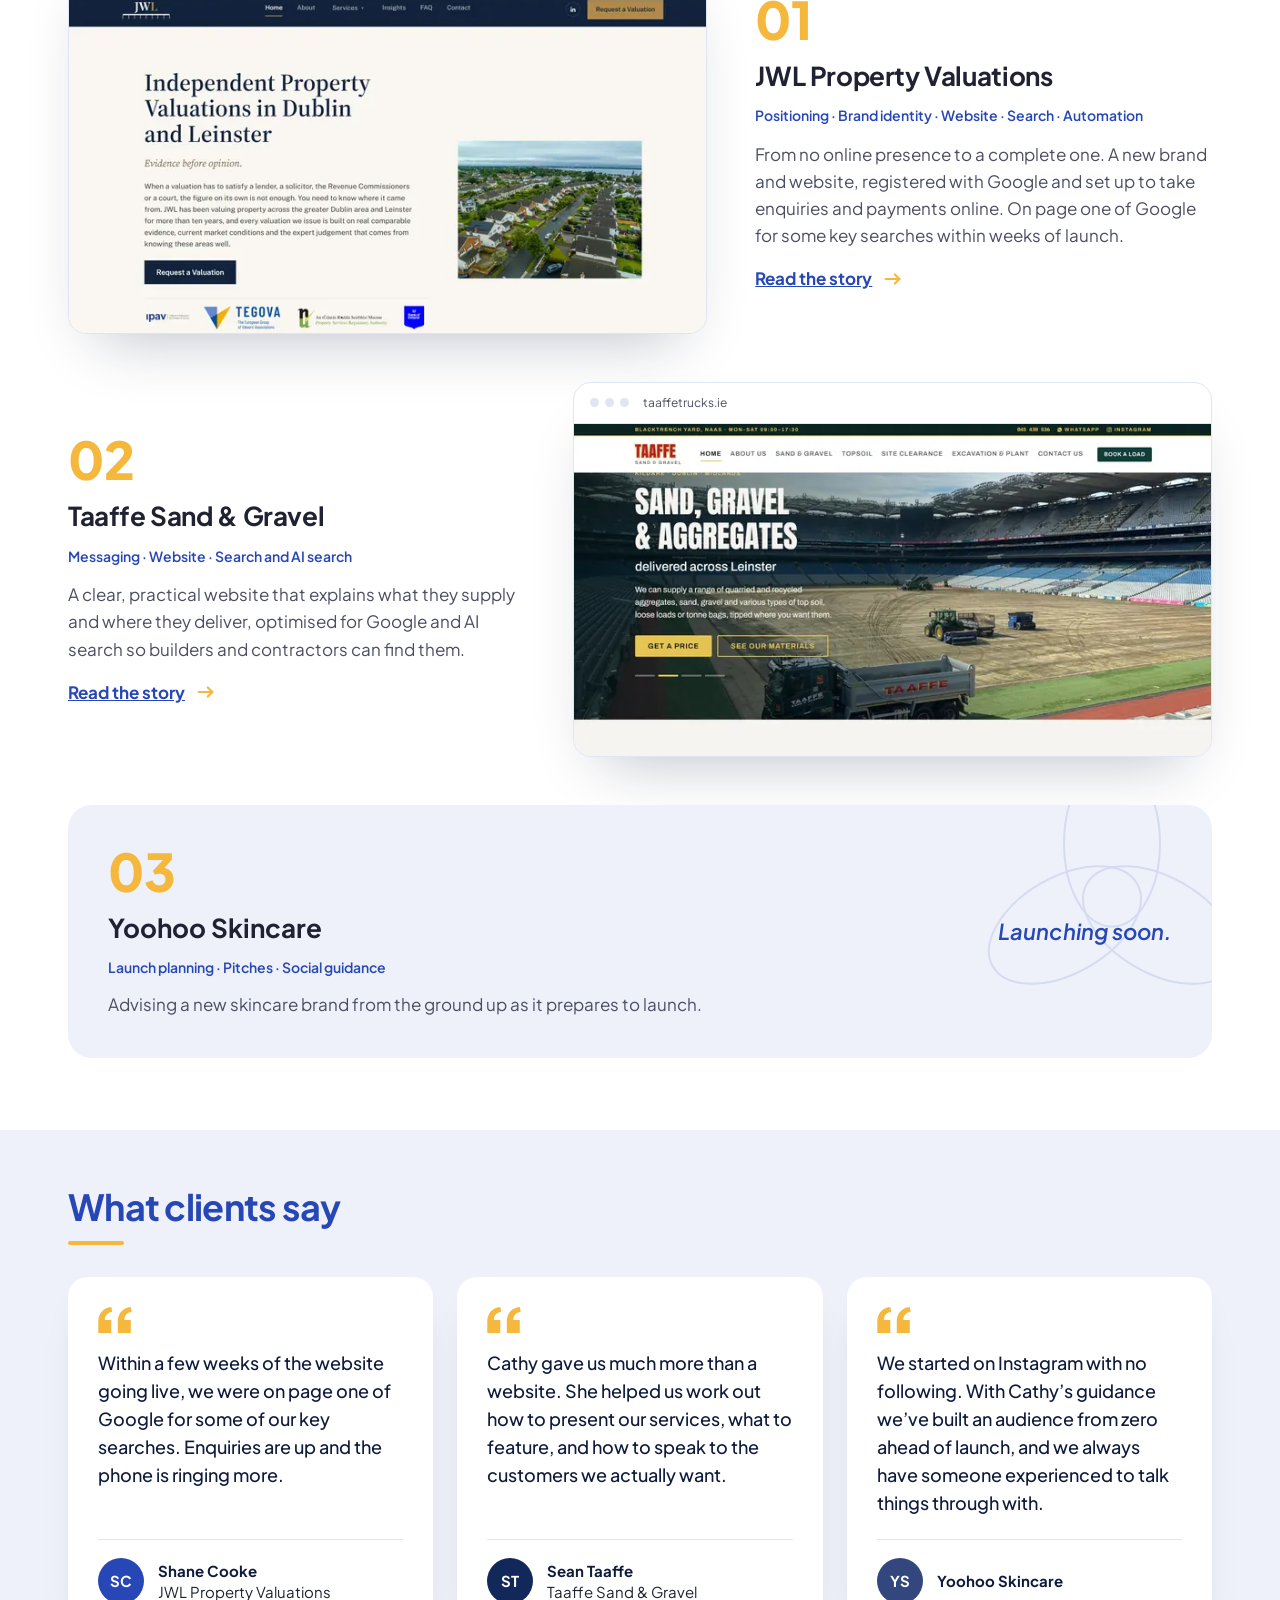
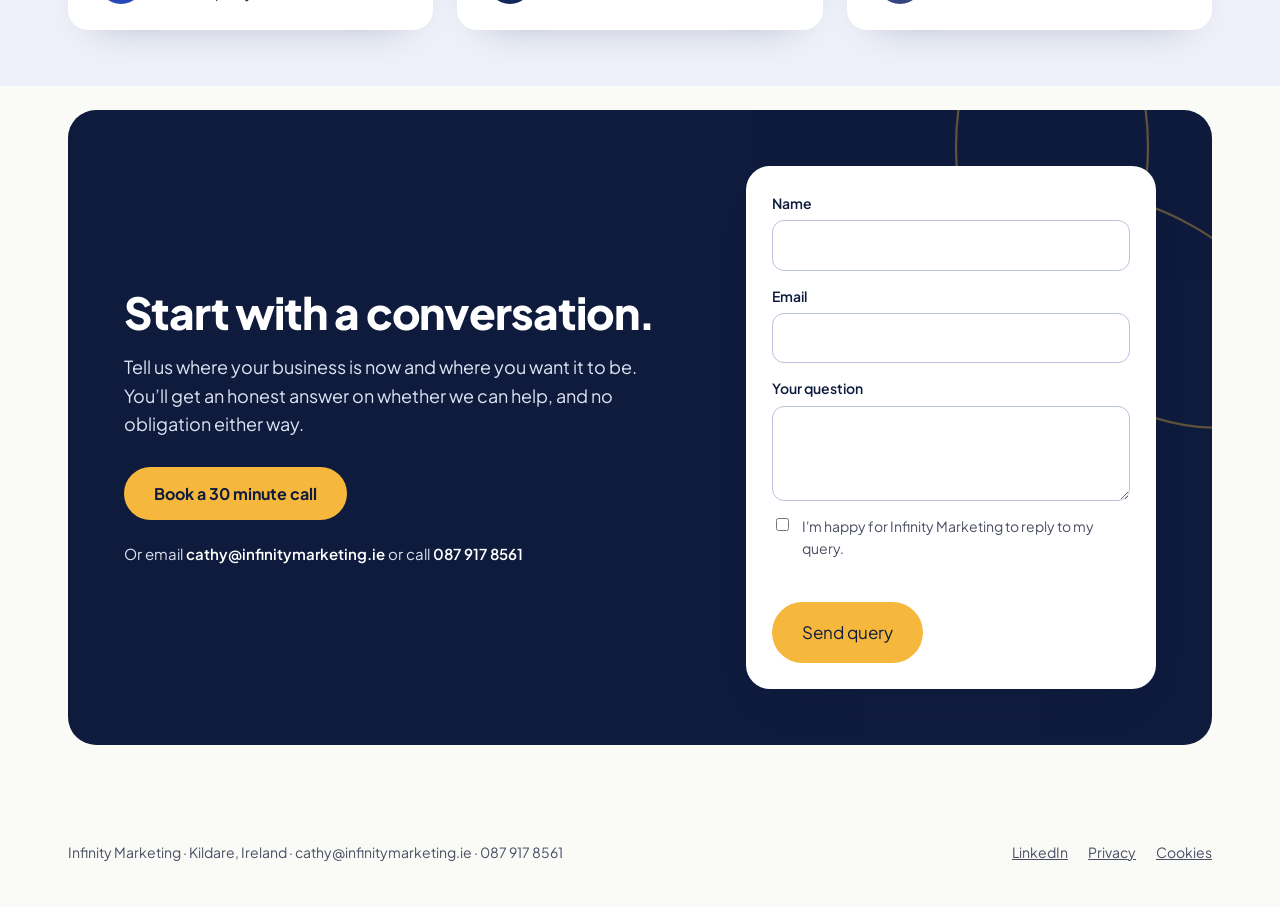
==== commit 317b4807: "Add files via upload" ====
--- a/index.html
+++ b/index.html
@@ -89,7 +89,7 @@
 </figure><figure class="tcard">
 <svg width="34" height="26" viewBox="0 0 36 28" aria-hidden="true"><path d="M0 28V16C0 7 5 1 14 0l1 5c-5 1-8 4-8 9h7v14zm21 0V16c0-9 5-15 14-16l1 5c-5 1-8 4-8 9h7v14z" fill="#F5B83D"></path></svg>
 <blockquote>We started on Instagram with no following. With Cathy&#8217;s guidance we&#8217;ve built an audience from zero ahead of launch, and we always have someone experienced to talk things through with.</blockquote>
-<figcaption><span class="avatar" style="background: #33467E" aria-hidden="true">NB</span><span><strong>Niamh Butler</strong>Yoohoo Skincare</span></figcaption>
+<figcaption><span class="avatar" style="background: #33467E" aria-hidden="true">YS</span><span><strong>Yoohoo Skincare</strong></span></figcaption>
 </figure></div>
 </div>
 </section>
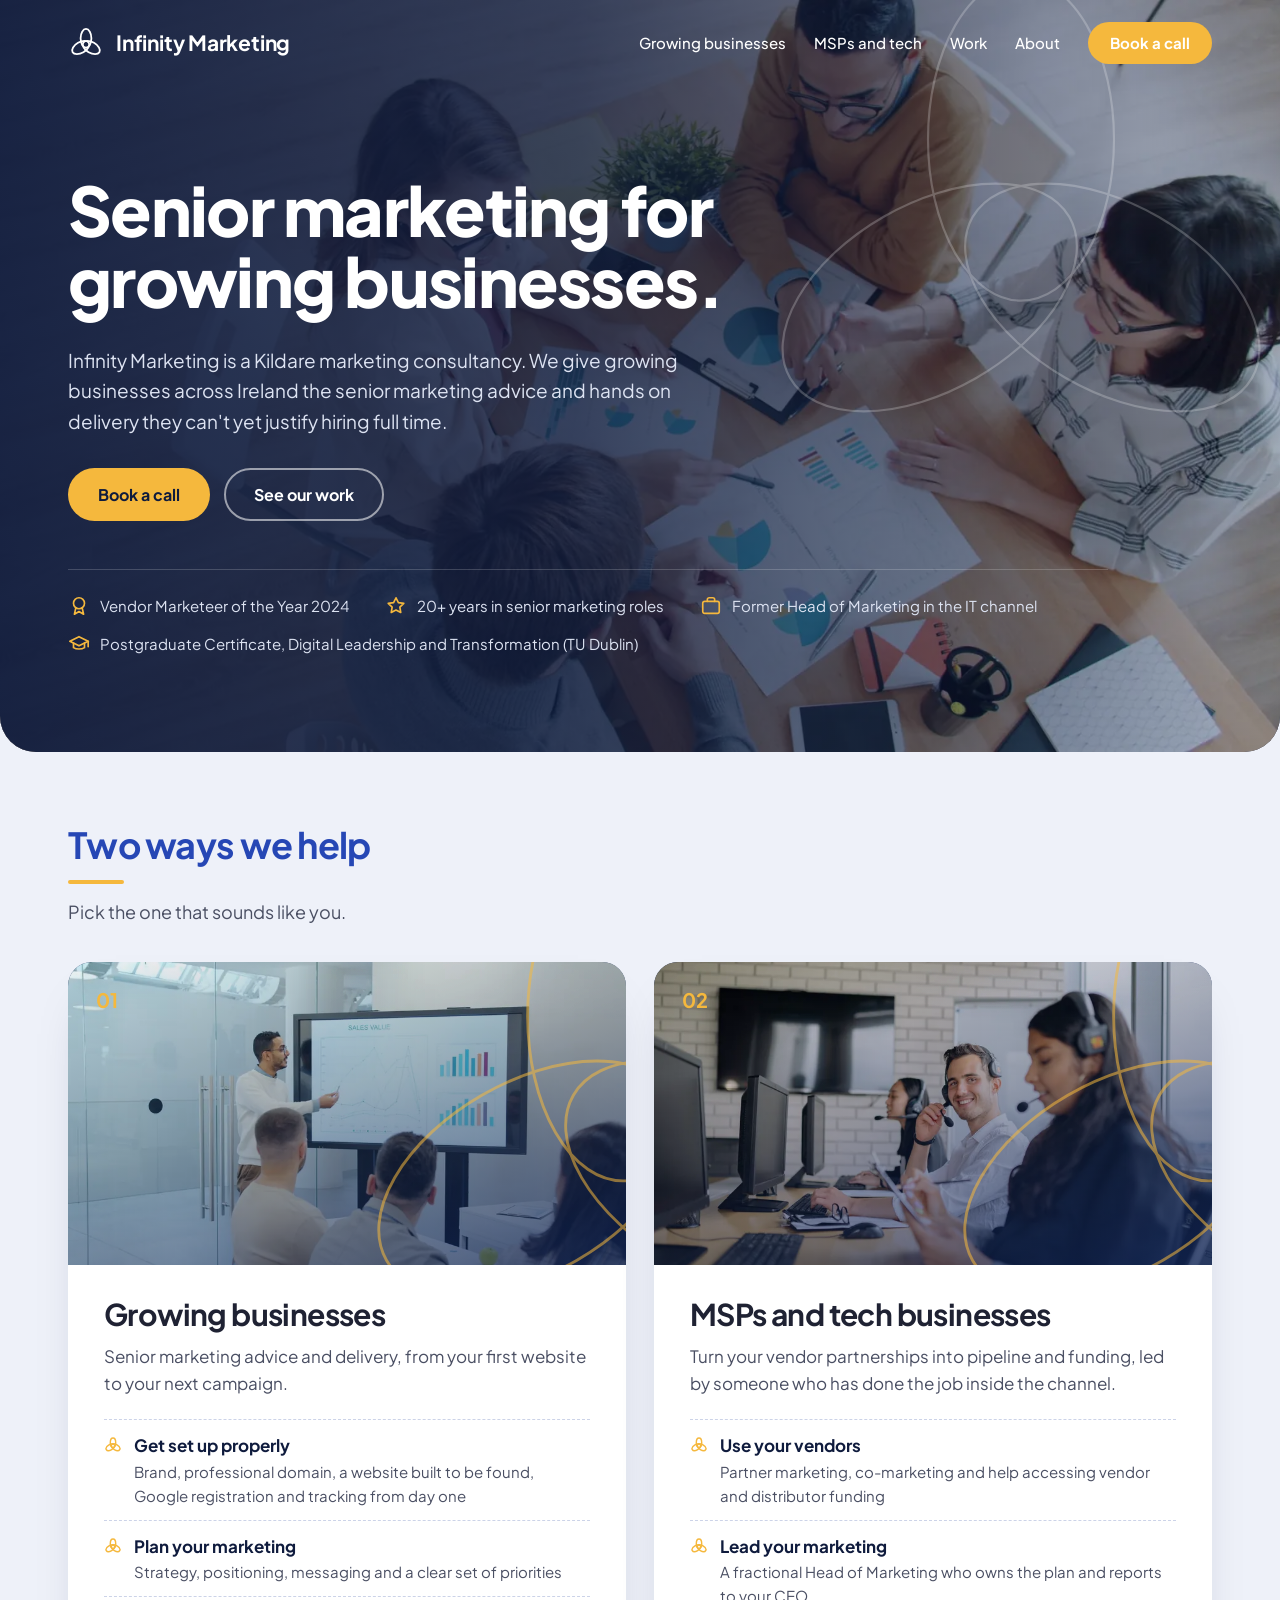
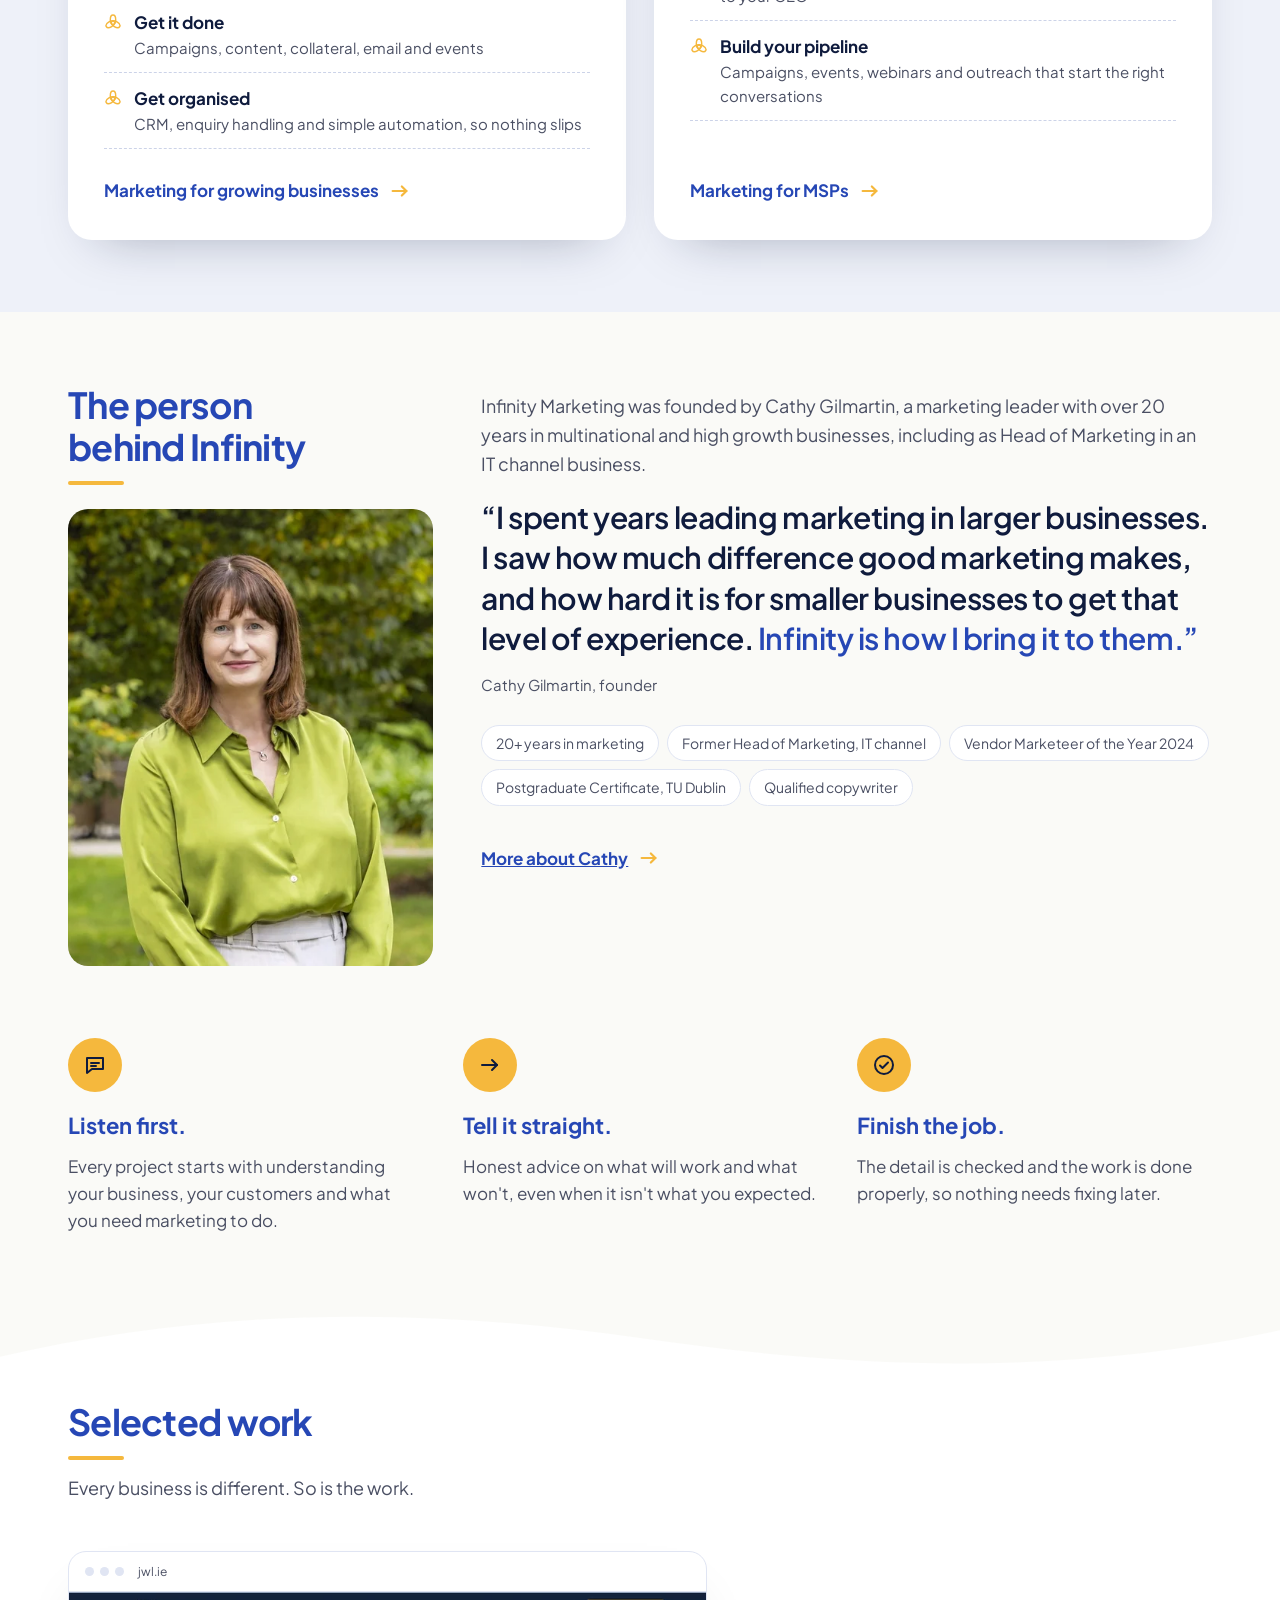
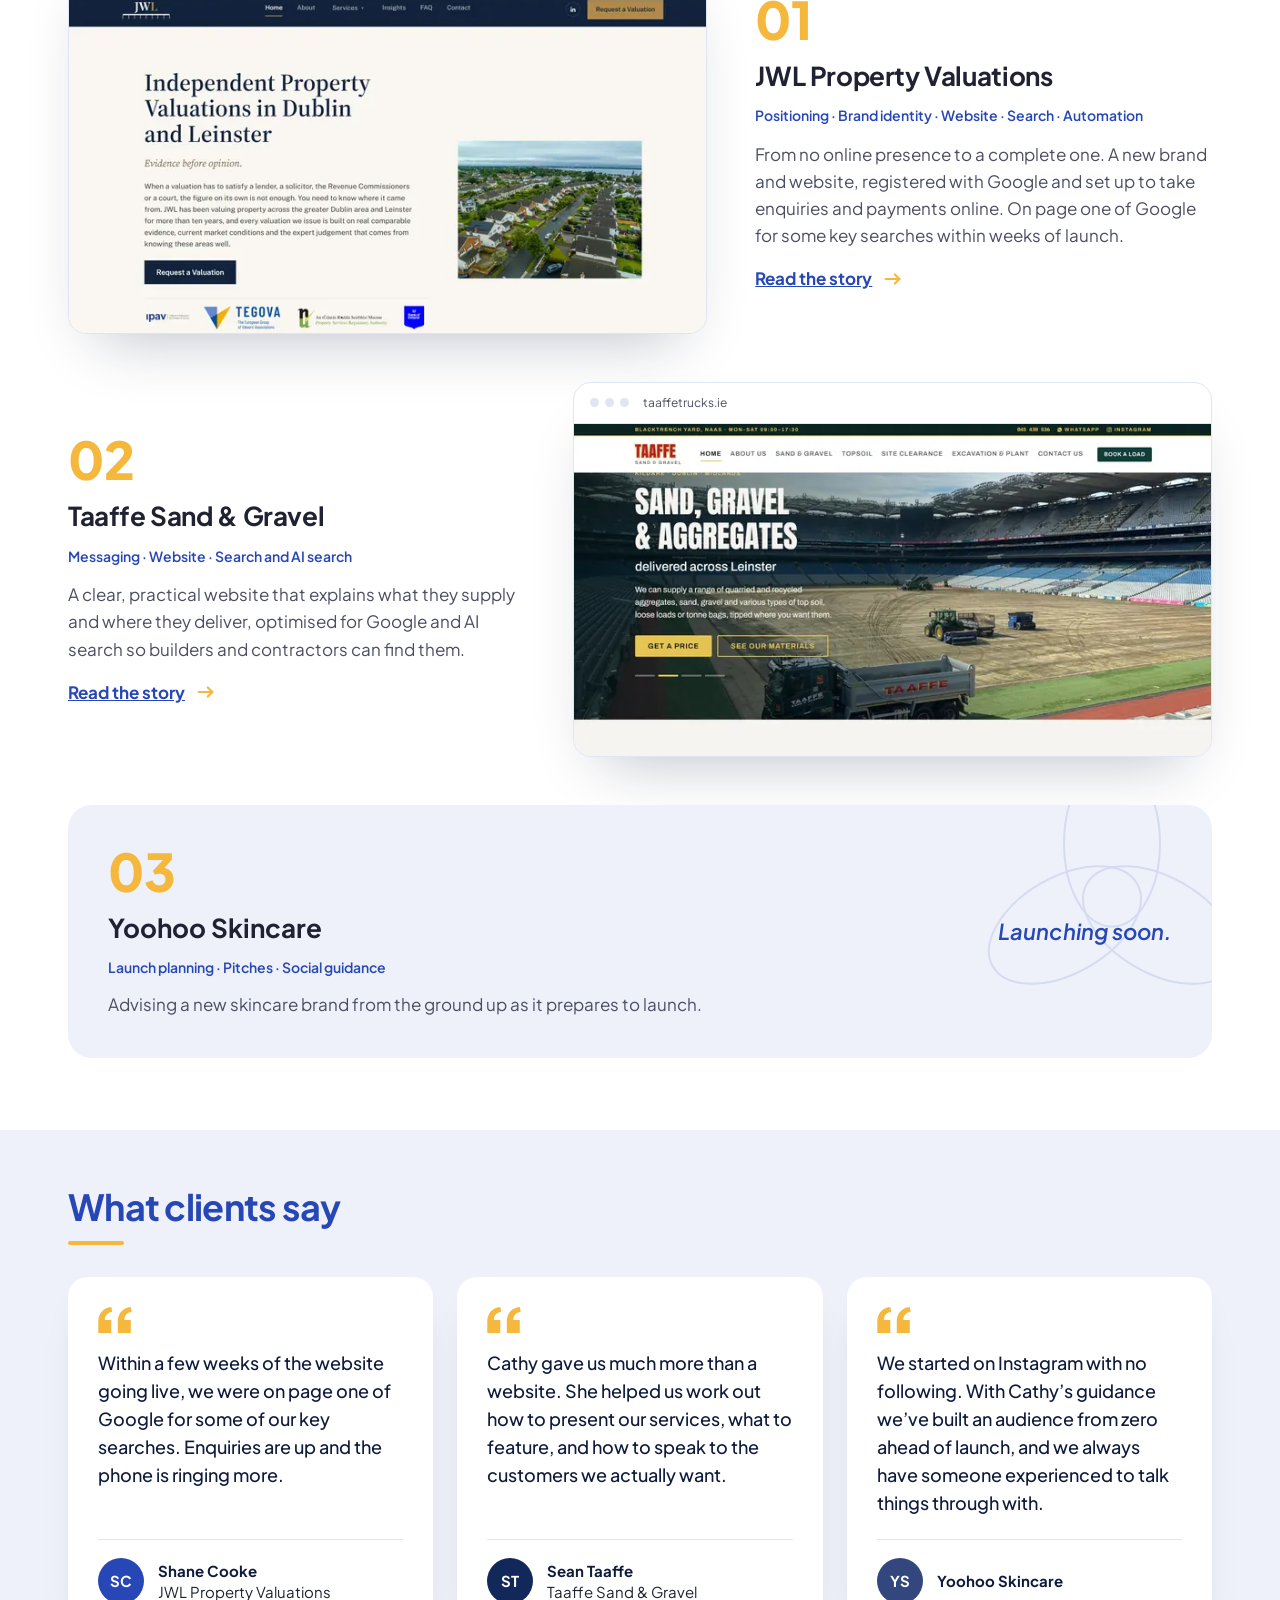
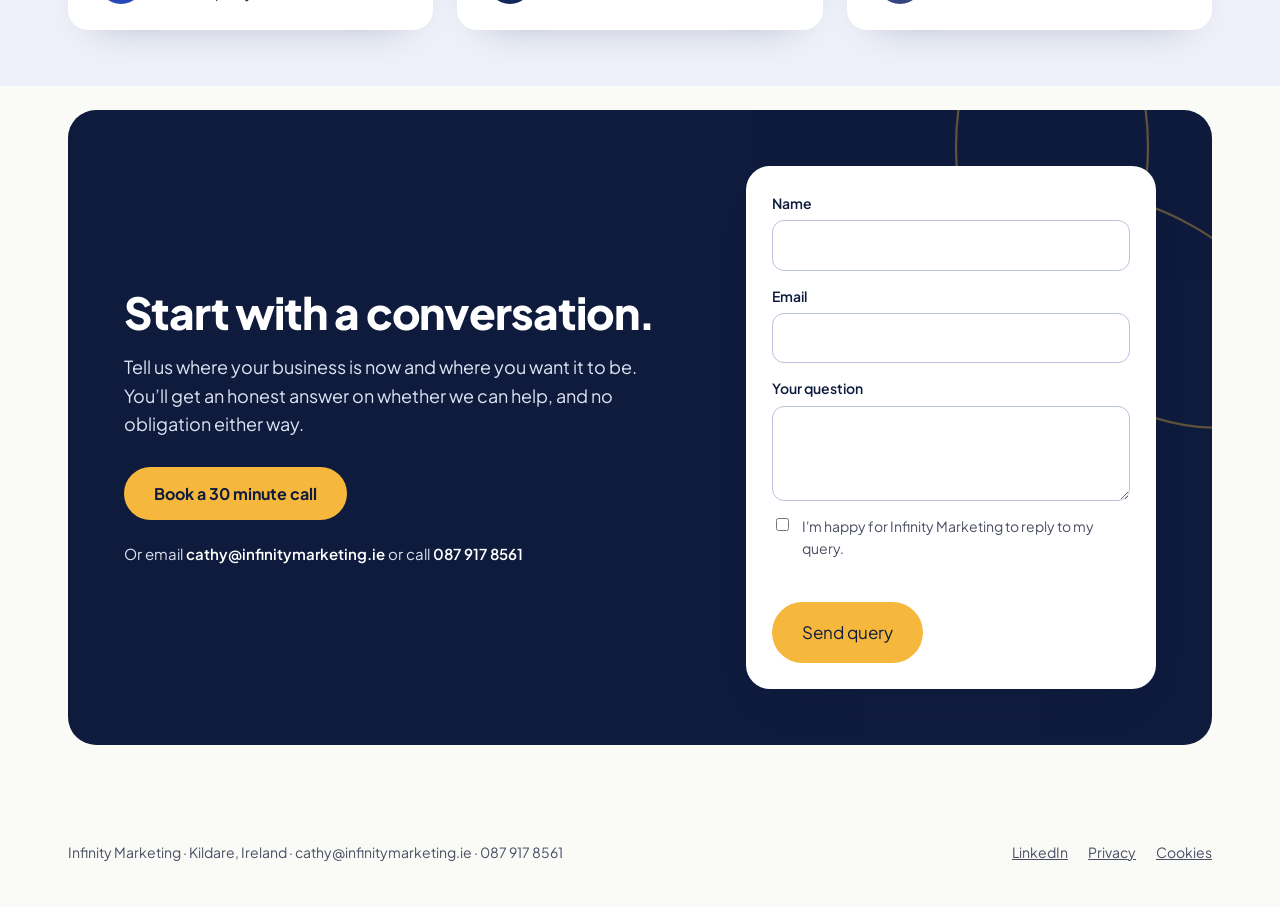
==== commit d1516907: "Add files via upload" ====
--- a/index.html
+++ b/index.html
@@ -26,7 +26,7 @@
 
 <p class="lead up3">Infinity Marketing is a Kildare marketing consultancy. We give growing businesses across Ireland the senior marketing advice and hands on delivery they can't yet justify hiring full time.</p>
 <div class="hero-actions up3"><a class="btn btn-amber" href="contact.html">Book a call</a><a class="btn btn-ghost" href="work.html">See our work</a></div>
-<div class="proof up3"><span><svg width="22" height="22" viewBox="0 0 24 24" fill="none" stroke="#F5B83D" stroke-width="1.8" stroke-linecap="round" stroke-linejoin="round" aria-hidden="true"><circle cx="12" cy="9" r="6"></circle><path d="M8.5 14l-1.5 7 5-3 5 3-1.5-7"></path></svg>Fortinet Marketeer of the Year 2024</span><span><svg width="22" height="22" viewBox="0 0 24 24" fill="none" stroke="#F5B83D" stroke-width="1.8" stroke-linecap="round" stroke-linejoin="round" aria-hidden="true"><path d="M12 3l2.6 5.3 5.9.9-4.3 4.1 1 5.8L12 16.4 6.8 19.1l1-5.8L3.5 9.2l5.9-.9z"></path></svg>20+ years in senior marketing roles</span><span><svg width="22" height="22" viewBox="0 0 24 24" fill="none" stroke="#F5B83D" stroke-width="1.8" stroke-linecap="round" stroke-linejoin="round" aria-hidden="true"><rect x="3" y="7" width="18" height="13" rx="2"></rect><path d="M8 7V5a2 2 0 0 1 2-2h4a2 2 0 0 1 2 2v2"></path></svg>Former Head of Marketing in the IT channel</span><span><svg width="22" height="22" viewBox="0 0 24 24" fill="none" stroke="#F5B83D" stroke-width="1.8" stroke-linecap="round" stroke-linejoin="round" aria-hidden="true"><path d="M2 9l10-5 10 5-10 5z"></path><path d="M6 11v5c3 2 9 2 12 0v-5"></path><path d="M22 9v6"></path></svg>Postgraduate Certificate, Digital Leadership and Transformation (TU Dublin)</span></div>
+<div class="proof up3"><span><svg width="22" height="22" viewBox="0 0 24 24" fill="none" stroke="#F5B83D" stroke-width="1.8" stroke-linecap="round" stroke-linejoin="round" aria-hidden="true"><circle cx="12" cy="9" r="6"></circle><path d="M8.5 14l-1.5 7 5-3 5 3-1.5-7"></path></svg>Vendor Marketeer of the Year 2024</span><span><svg width="22" height="22" viewBox="0 0 24 24" fill="none" stroke="#F5B83D" stroke-width="1.8" stroke-linecap="round" stroke-linejoin="round" aria-hidden="true"><path d="M12 3l2.6 5.3 5.9.9-4.3 4.1 1 5.8L12 16.4 6.8 19.1l1-5.8L3.5 9.2l5.9-.9z"></path></svg>20+ years in senior marketing roles</span><span><svg width="22" height="22" viewBox="0 0 24 24" fill="none" stroke="#F5B83D" stroke-width="1.8" stroke-linecap="round" stroke-linejoin="round" aria-hidden="true"><rect x="3" y="7" width="18" height="13" rx="2"></rect><path d="M8 7V5a2 2 0 0 1 2-2h4a2 2 0 0 1 2 2v2"></path></svg>Former Head of Marketing in the IT channel</span><span><svg width="22" height="22" viewBox="0 0 24 24" fill="none" stroke="#F5B83D" stroke-width="1.8" stroke-linecap="round" stroke-linejoin="round" aria-hidden="true"><path d="M2 9l10-5 10 5-10 5z"></path><path d="M6 11v5c3 2 9 2 12 0v-5"></path><path d="M22 9v6"></path></svg>Postgraduate Certificate, Digital Leadership and Transformation (TU Dublin)</span></div>
 </section>
 </div>
 <section class="band stone" style="margin-top: -36px; padding-top: 108px">
@@ -52,7 +52,7 @@
 <p style="margin: 0; font-size: 18px; color: var(--muted)">Infinity Marketing was founded by Cathy Gilmartin, a marketing leader with over 20 years in multinational and high growth businesses, including as Head of Marketing in an IT channel business.</p>
 <p class="quote-big">&#8220;I spent years leading marketing in larger businesses. I saw how much difference good marketing makes, and how hard it is for smaller businesses to get that level of experience. <em>Infinity is how I bring it to them.&#8221;</em></p>
 <p style="margin: 14px 0 0; font-size: 15px; color: var(--muted)">Cathy Gilmartin, founder</p>
-<ul class="creds"><li>20+ years in marketing</li><li>Former Head of Marketing, IT channel</li><li>Fortinet Marketeer of the Year 2024</li><li>Postgraduate Certificate, TU Dublin</li><li>Qualified copywriter</li></ul>
+<ul class="creds"><li>20+ years in marketing</li><li>Former Head of Marketing, IT channel</li><li>Vendor Marketeer of the Year 2024</li><li>Postgraduate Certificate, TU Dublin</li><li>Qualified copywriter</li></ul>
 <a class="more" style="padding-top: 22px" href="about.html">More about Cathy<svg width="22" height="22" viewBox="0 0 24 24" fill="none" stroke="#F5B83D" stroke-width="2.4" stroke-linecap="round" stroke-linejoin="round" aria-hidden="true"><path d="M4 12h15"></path><path d="M14 7l5 5-5 5"></path></svg></a>
 </div>
 </div>
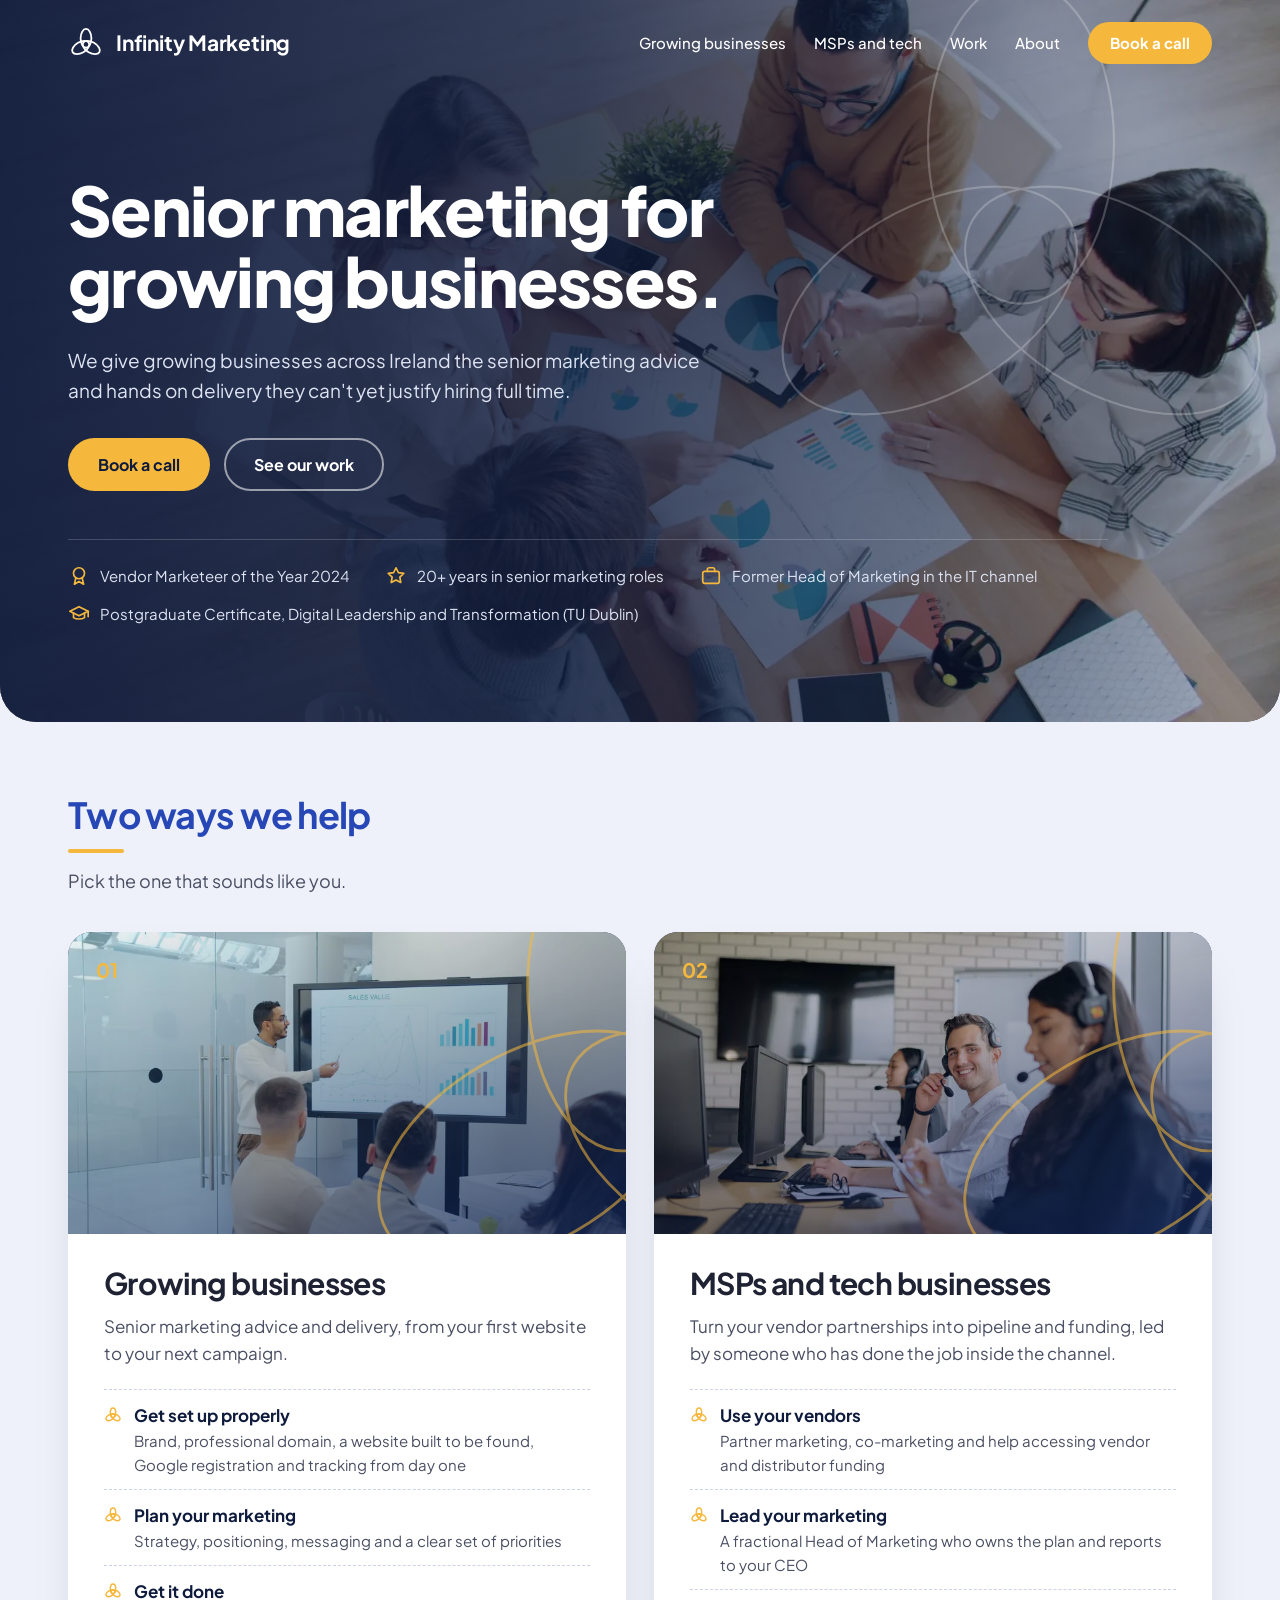
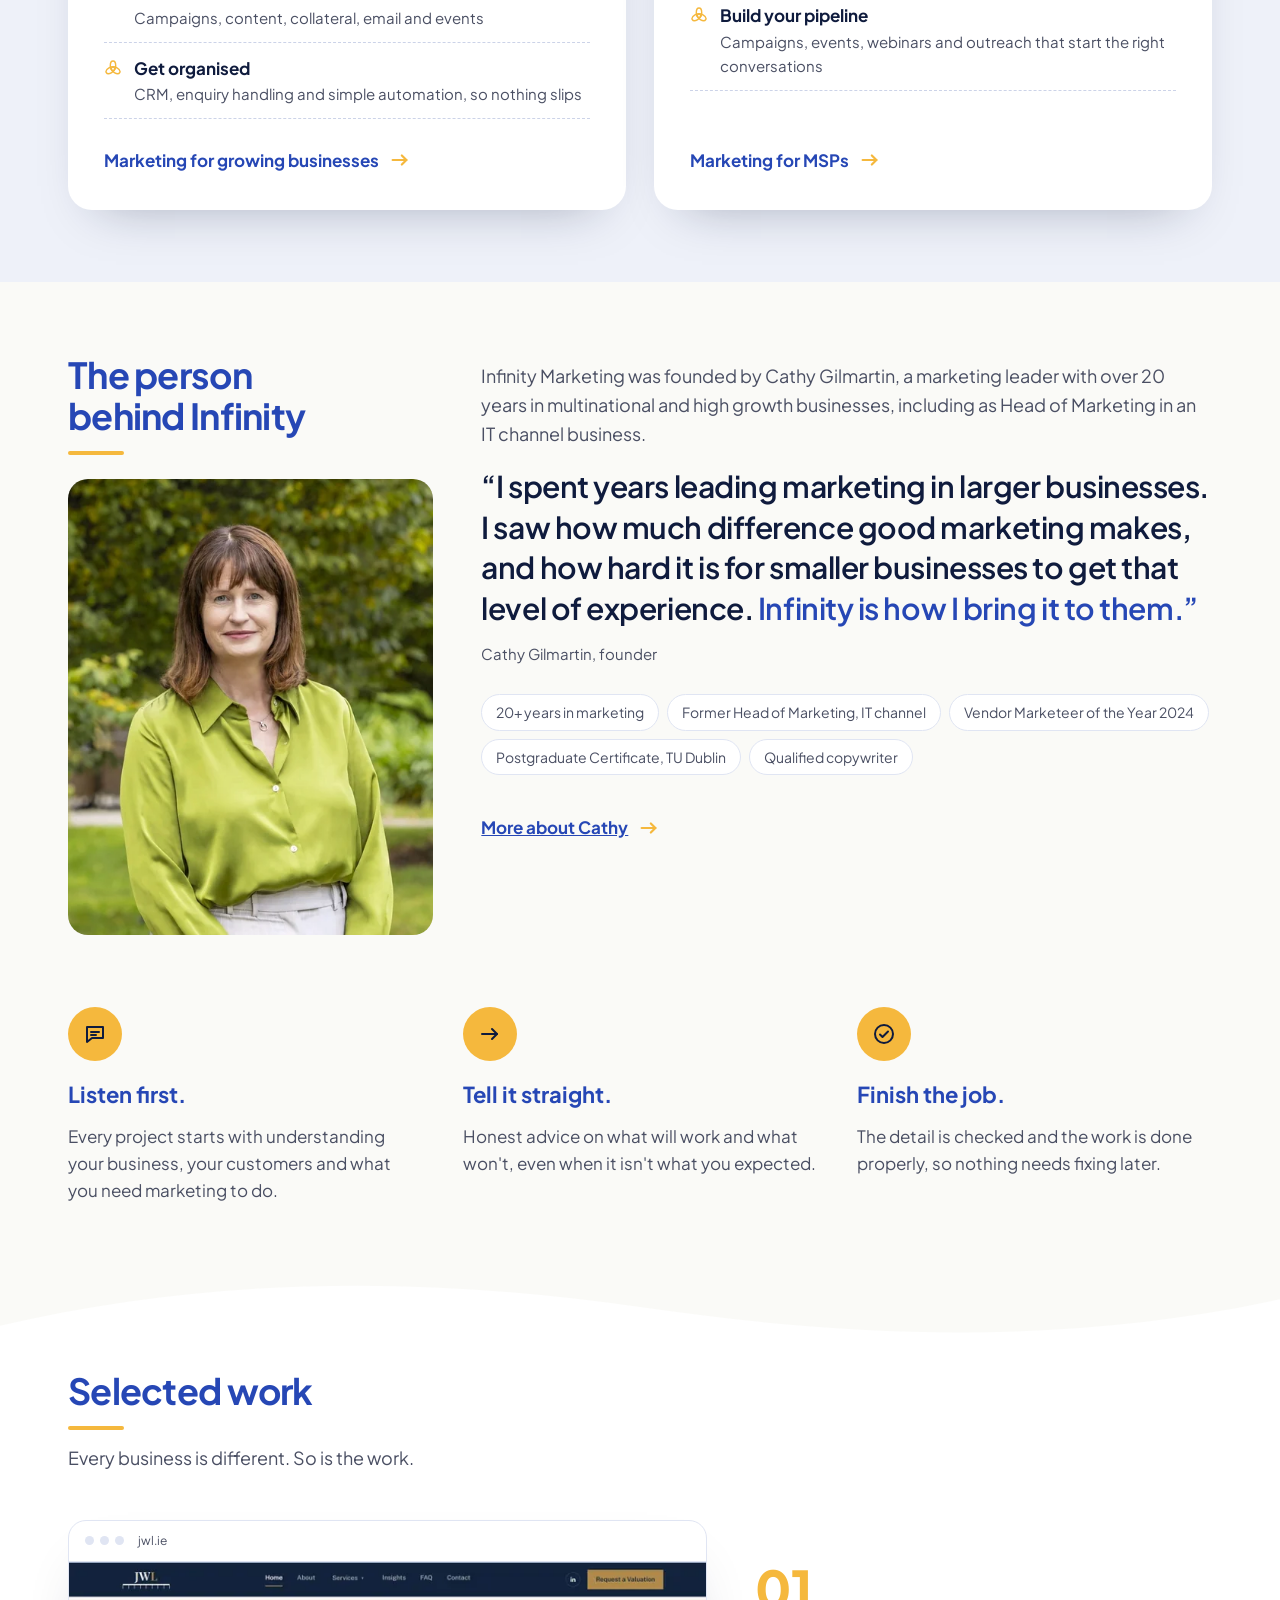
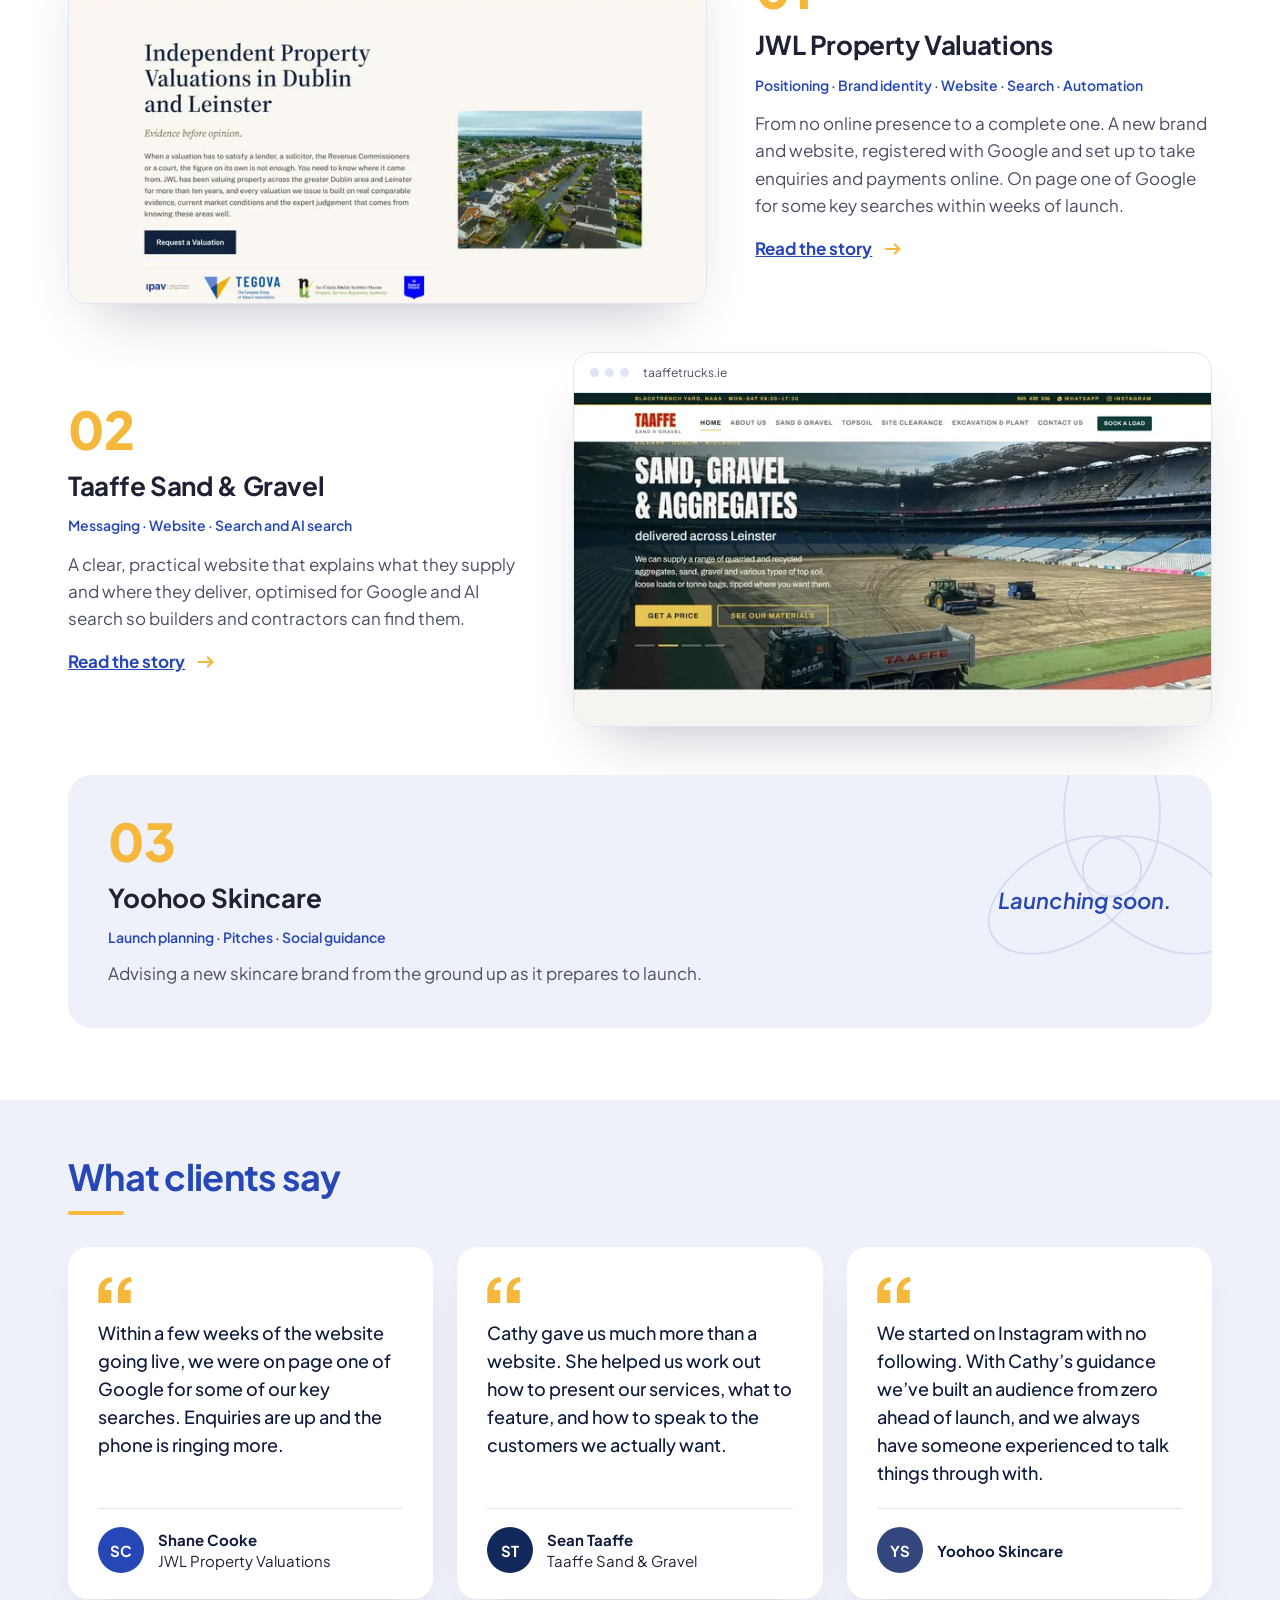
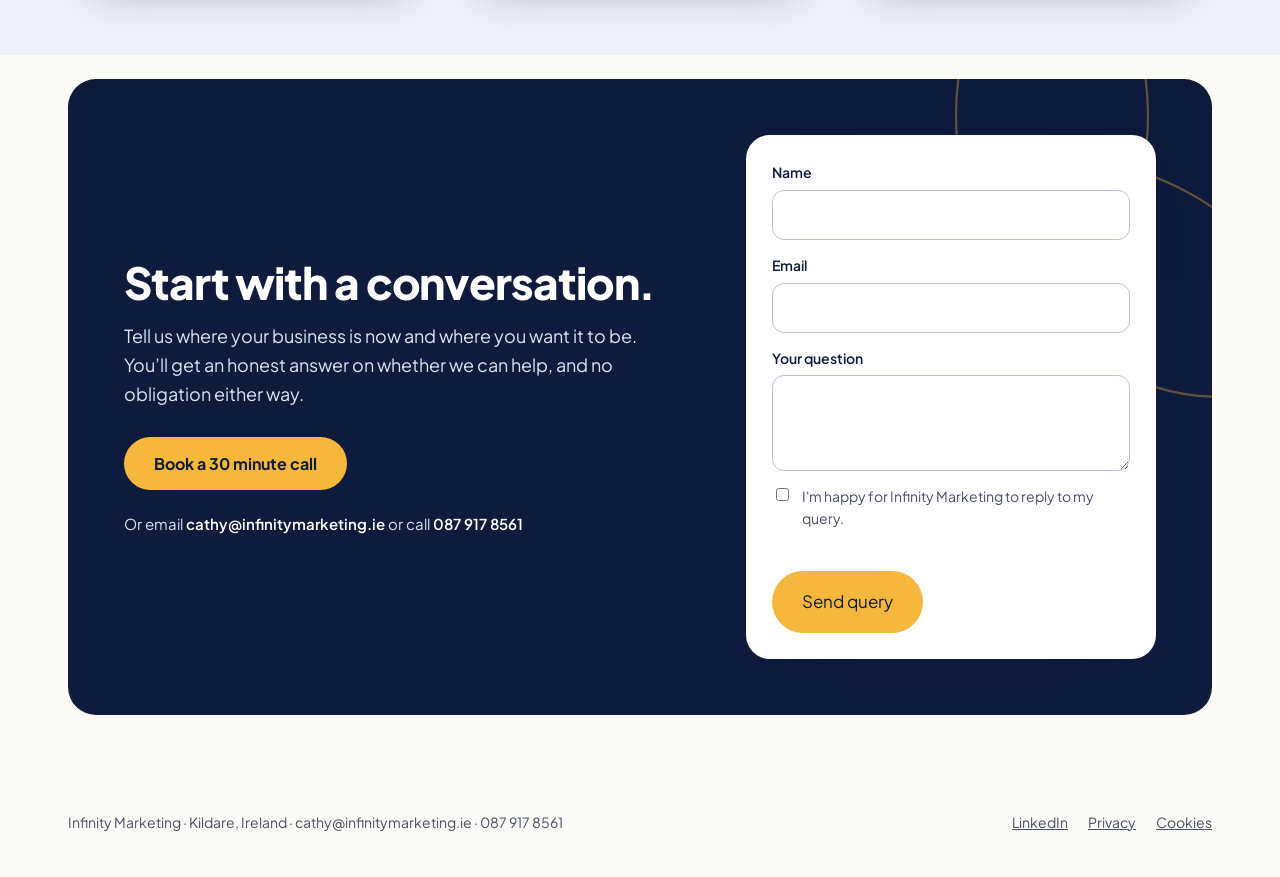
==== commit e3f8041d: "Remove Kildare consultancy line from hero text Co-Authored-By: Claude Opus 5.5 <noreply@anthropic.co" ====
--- a/index.html
+++ b/index.html
@@ -24,7 +24,7 @@
 
 <h1 class="up">Senior marketing for growing businesses.</h1>
 
-<p class="lead up3">Infinity Marketing is a Kildare marketing consultancy. We give growing businesses across Ireland the senior marketing advice and hands on delivery they can't yet justify hiring full time.</p>
+<p class="lead up3">We give growing businesses across Ireland the senior marketing advice and hands on delivery they can't yet justify hiring full time.</p>
 <div class="hero-actions up3"><a class="btn btn-amber" href="contact.html">Book a call</a><a class="btn btn-ghost" href="work.html">See our work</a></div>
 <div class="proof up3"><span><svg width="22" height="22" viewBox="0 0 24 24" fill="none" stroke="#F5B83D" stroke-width="1.8" stroke-linecap="round" stroke-linejoin="round" aria-hidden="true"><circle cx="12" cy="9" r="6"></circle><path d="M8.5 14l-1.5 7 5-3 5 3-1.5-7"></path></svg>Vendor Marketeer of the Year 2024</span><span><svg width="22" height="22" viewBox="0 0 24 24" fill="none" stroke="#F5B83D" stroke-width="1.8" stroke-linecap="round" stroke-linejoin="round" aria-hidden="true"><path d="M12 3l2.6 5.3 5.9.9-4.3 4.1 1 5.8L12 16.4 6.8 19.1l1-5.8L3.5 9.2l5.9-.9z"></path></svg>20+ years in senior marketing roles</span><span><svg width="22" height="22" viewBox="0 0 24 24" fill="none" stroke="#F5B83D" stroke-width="1.8" stroke-linecap="round" stroke-linejoin="round" aria-hidden="true"><rect x="3" y="7" width="18" height="13" rx="2"></rect><path d="M8 7V5a2 2 0 0 1 2-2h4a2 2 0 0 1 2 2v2"></path></svg>Former Head of Marketing in the IT channel</span><span><svg width="22" height="22" viewBox="0 0 24 24" fill="none" stroke="#F5B83D" stroke-width="1.8" stroke-linecap="round" stroke-linejoin="round" aria-hidden="true"><path d="M2 9l10-5 10 5-10 5z"></path><path d="M6 11v5c3 2 9 2 12 0v-5"></path><path d="M22 9v6"></path></svg>Postgraduate Certificate, Digital Leadership and Transformation (TU Dublin)</span></div>
 </section>
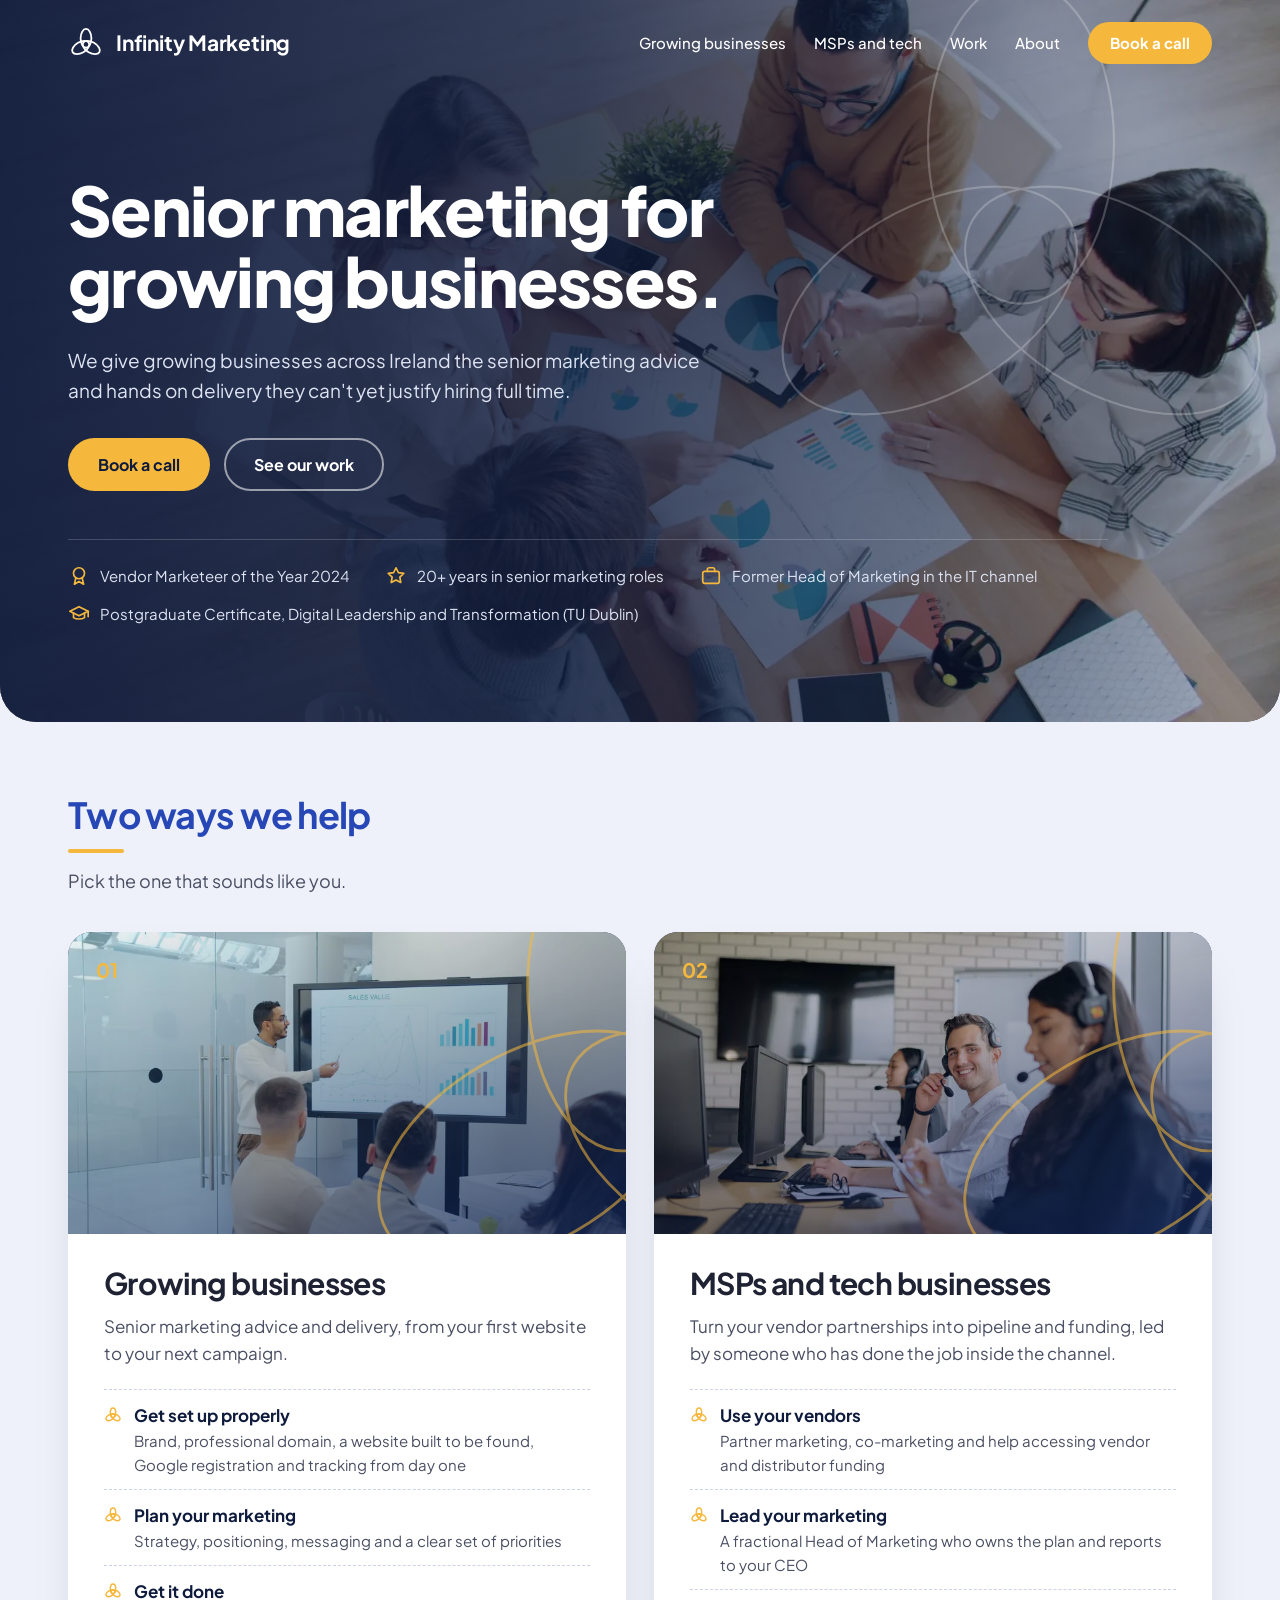
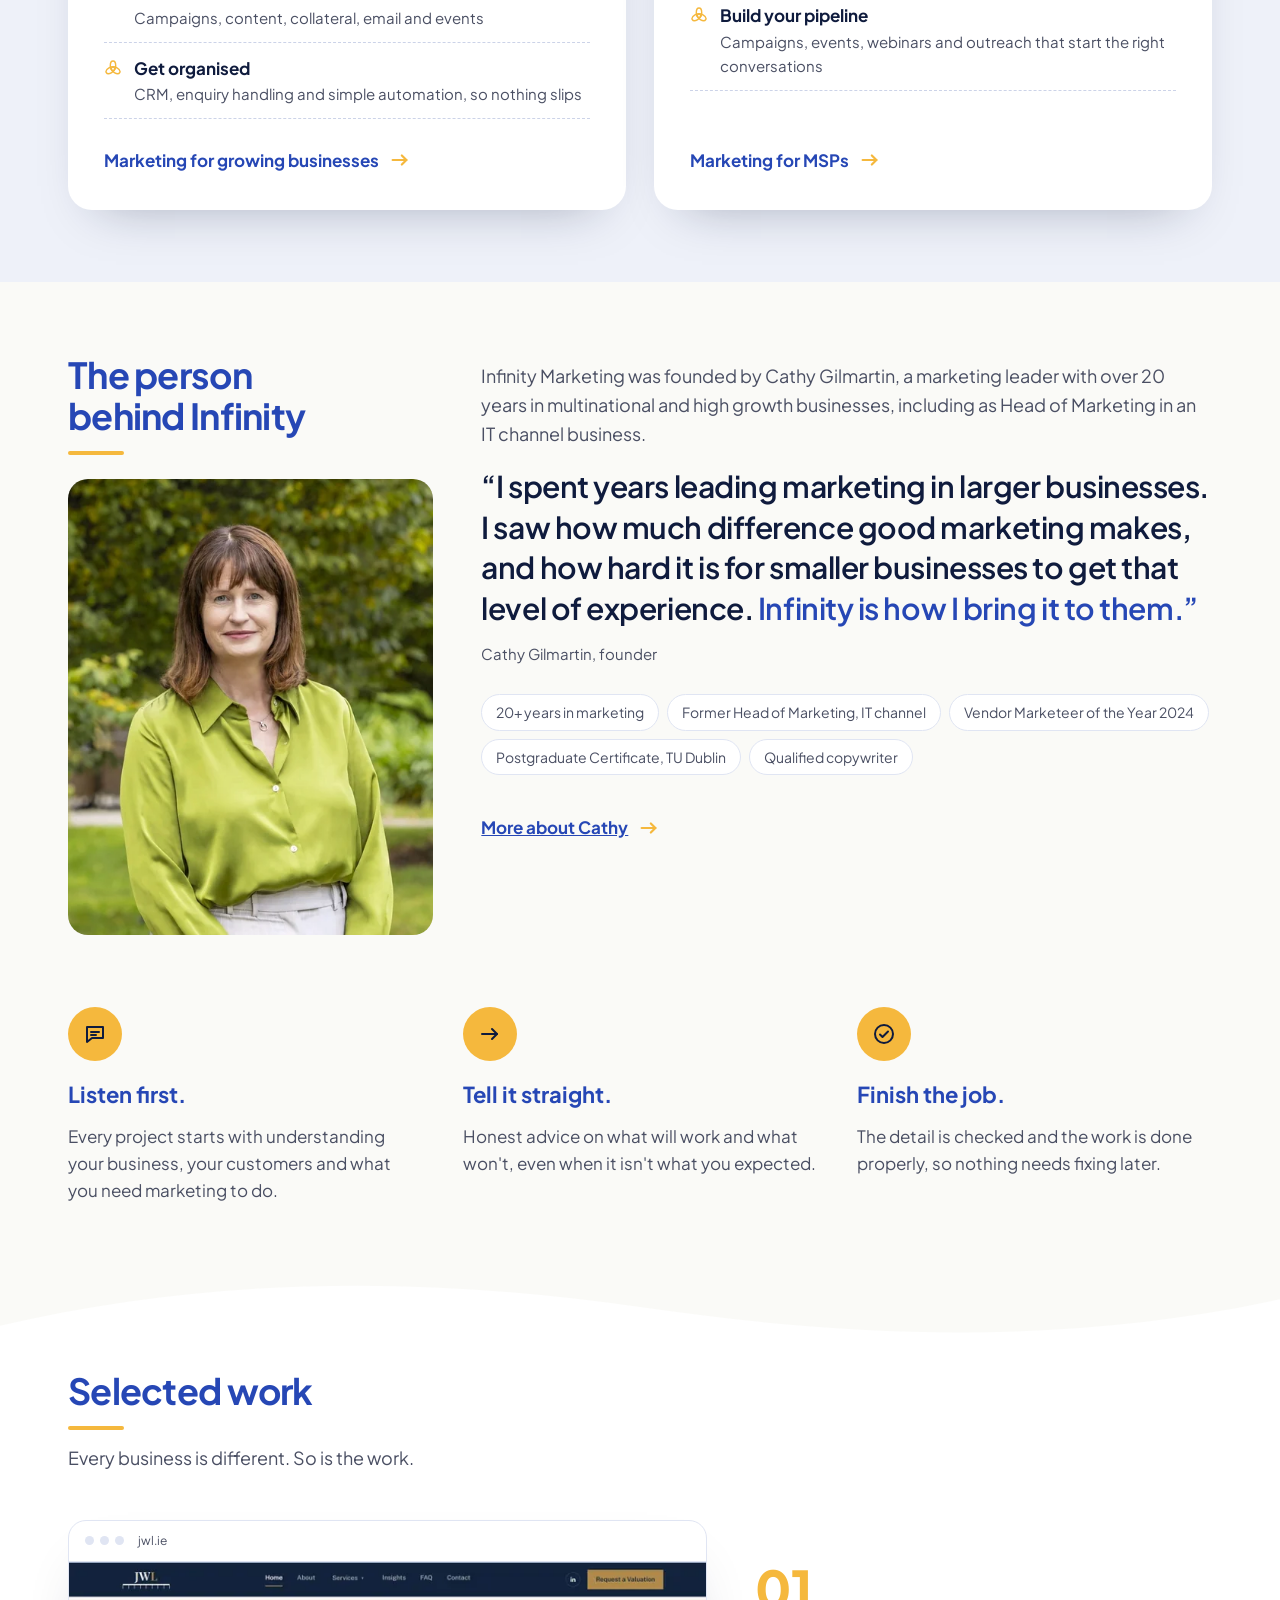
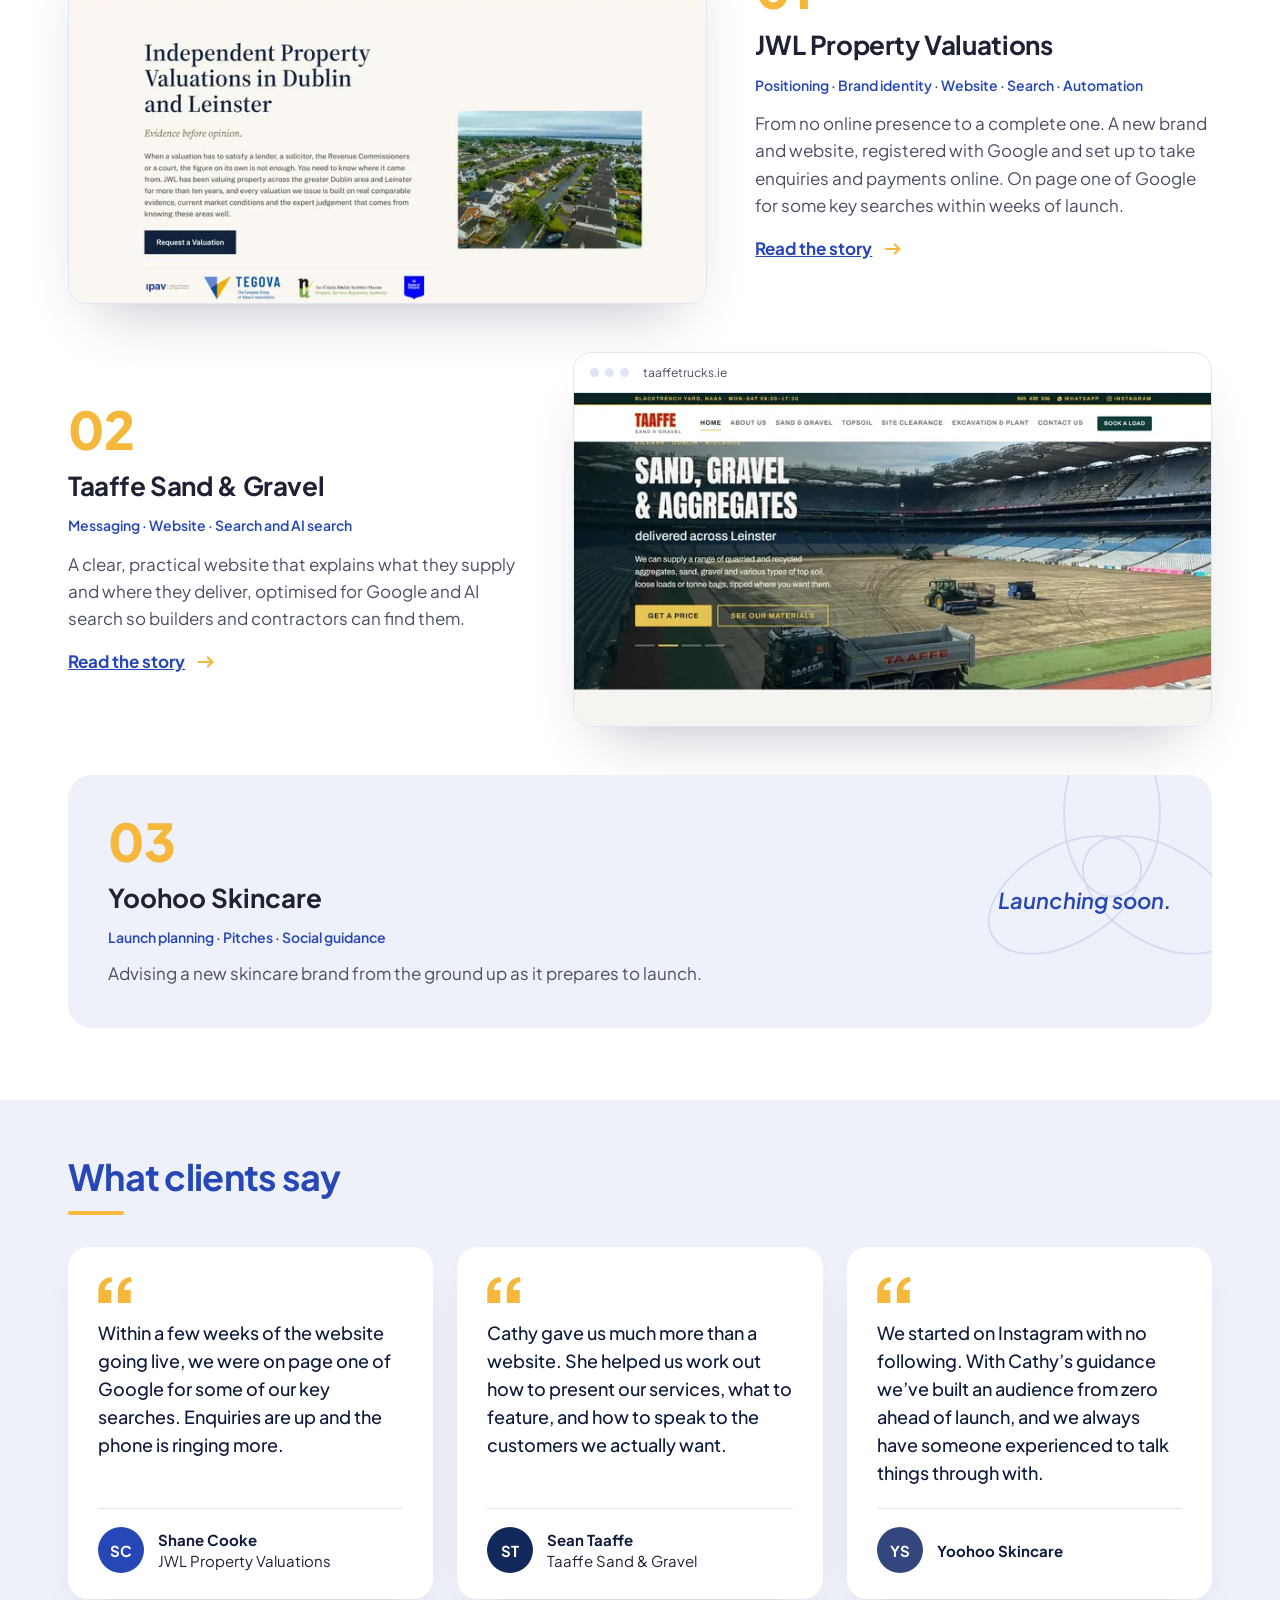
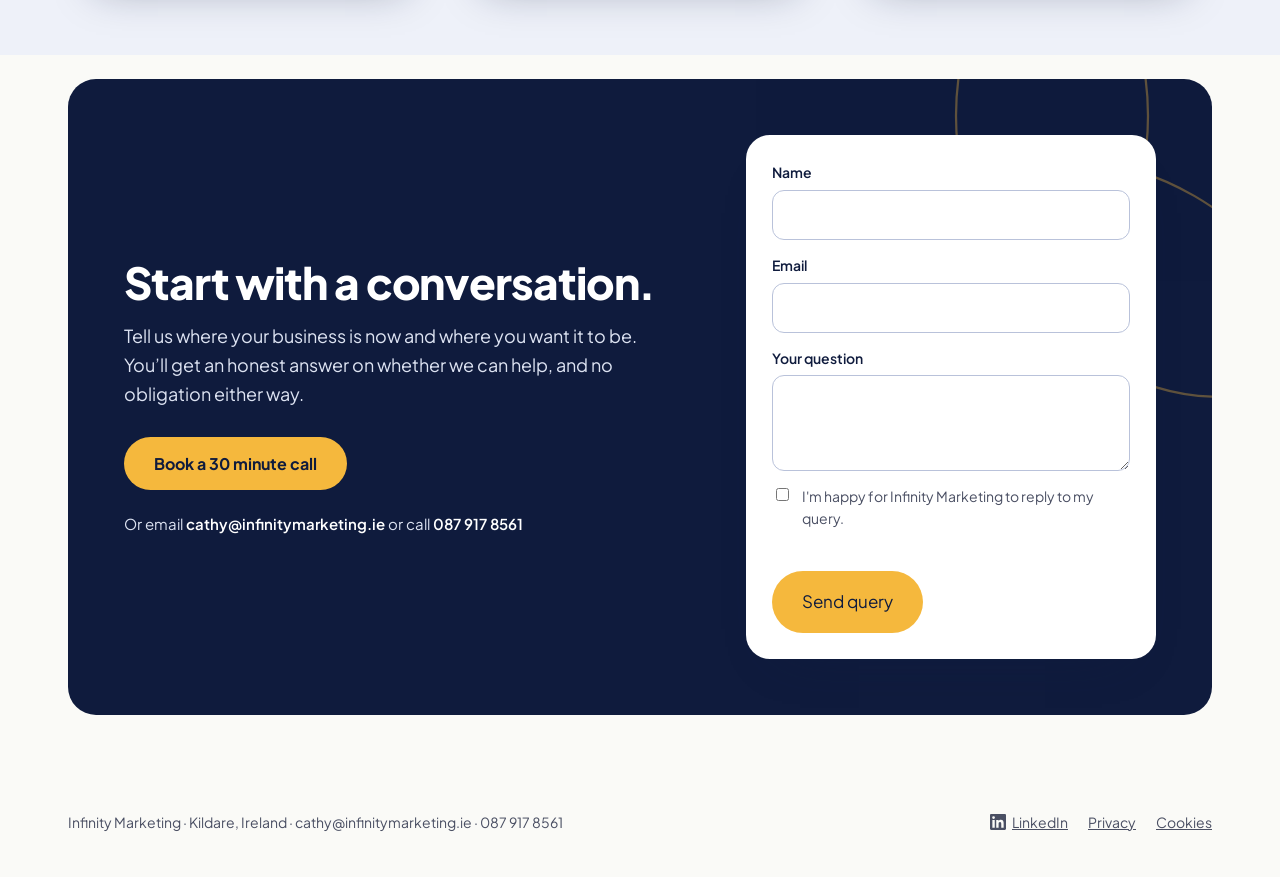
==== commit f0549d93: "Add LinkedIn icon to footer link Co-Authored-By: Claude Opus 5.5 <noreply@anthropic.com> Claude-Sess" ====
--- a/index.html
+++ b/index.html
@@ -117,7 +117,7 @@
 
 <footer class="wrap site-footer">
 <span>Infinity Marketing · Kildare, Ireland · cathy@infinitymarketing.ie · 087 917 8561</span>
-<nav aria-label="Footer"><a href="#">LinkedIn</a><a href="privacy.html">Privacy</a><a href="privacy.html#cookies">Cookies</a></nav>
+<nav aria-label="Footer"><a class="li-link" href="https://www.linkedin.com/in/gilmartincathy/" target="_blank" rel="noopener" aria-label="Cathy Gilmartin on LinkedIn"><svg width="16" height="16" viewBox="0 0 24 24" fill="currentColor" aria-hidden="true"><path d="M20.45 20.45h-3.56v-5.57c0-1.33-.02-3.04-1.85-3.04-1.85 0-2.14 1.45-2.14 2.94v5.67H9.35V9h3.41v1.56h.05c.48-.9 1.64-1.85 3.37-1.85 3.6 0 4.27 2.37 4.27 5.46v6.28zM5.34 7.43a2.06 2.06 0 1 1 0-4.13 2.06 2.06 0 0 1 0 4.13zM7.12 20.45H3.56V9h3.56v11.45zM22.22 0H1.77C.79 0 0 .77 0 1.73v20.54C0 23.23.79 24 1.77 24h20.45c.98 0 1.78-.77 1.78-1.73V1.73C24 .77 23.2 0 22.22 0z"/></svg><span>LinkedIn</span></a><a href="privacy.html">Privacy</a><a href="privacy.html#cookies">Cookies</a></nav>
 </footer>
 <script>
 (function () {
--- a/site.css
+++ b/site.css
@@ -165,6 +165,9 @@
 .site-footer { padding-block: 32px 44px; display: flex; justify-content: space-between; flex-wrap: wrap; gap: 16px; font-size: 14px; color: var(--muted); }
 .site-footer nav { display: flex; gap: 20px; flex-wrap: wrap; }
 .site-footer a { color: var(--muted); }
+.site-footer .li-link { display: inline-flex; align-items: center; gap: 6px; }
+.site-footer .li-link svg { flex: none; }
+.site-footer .li-link:hover { color: #0A66C2; }
 
 /* Inner page blocks */
 .problems { list-style: none; margin: 28px 0 0; padding: 0; display: grid; grid-template-columns: repeat(2, minmax(0, 1fr)); gap: 14px; }
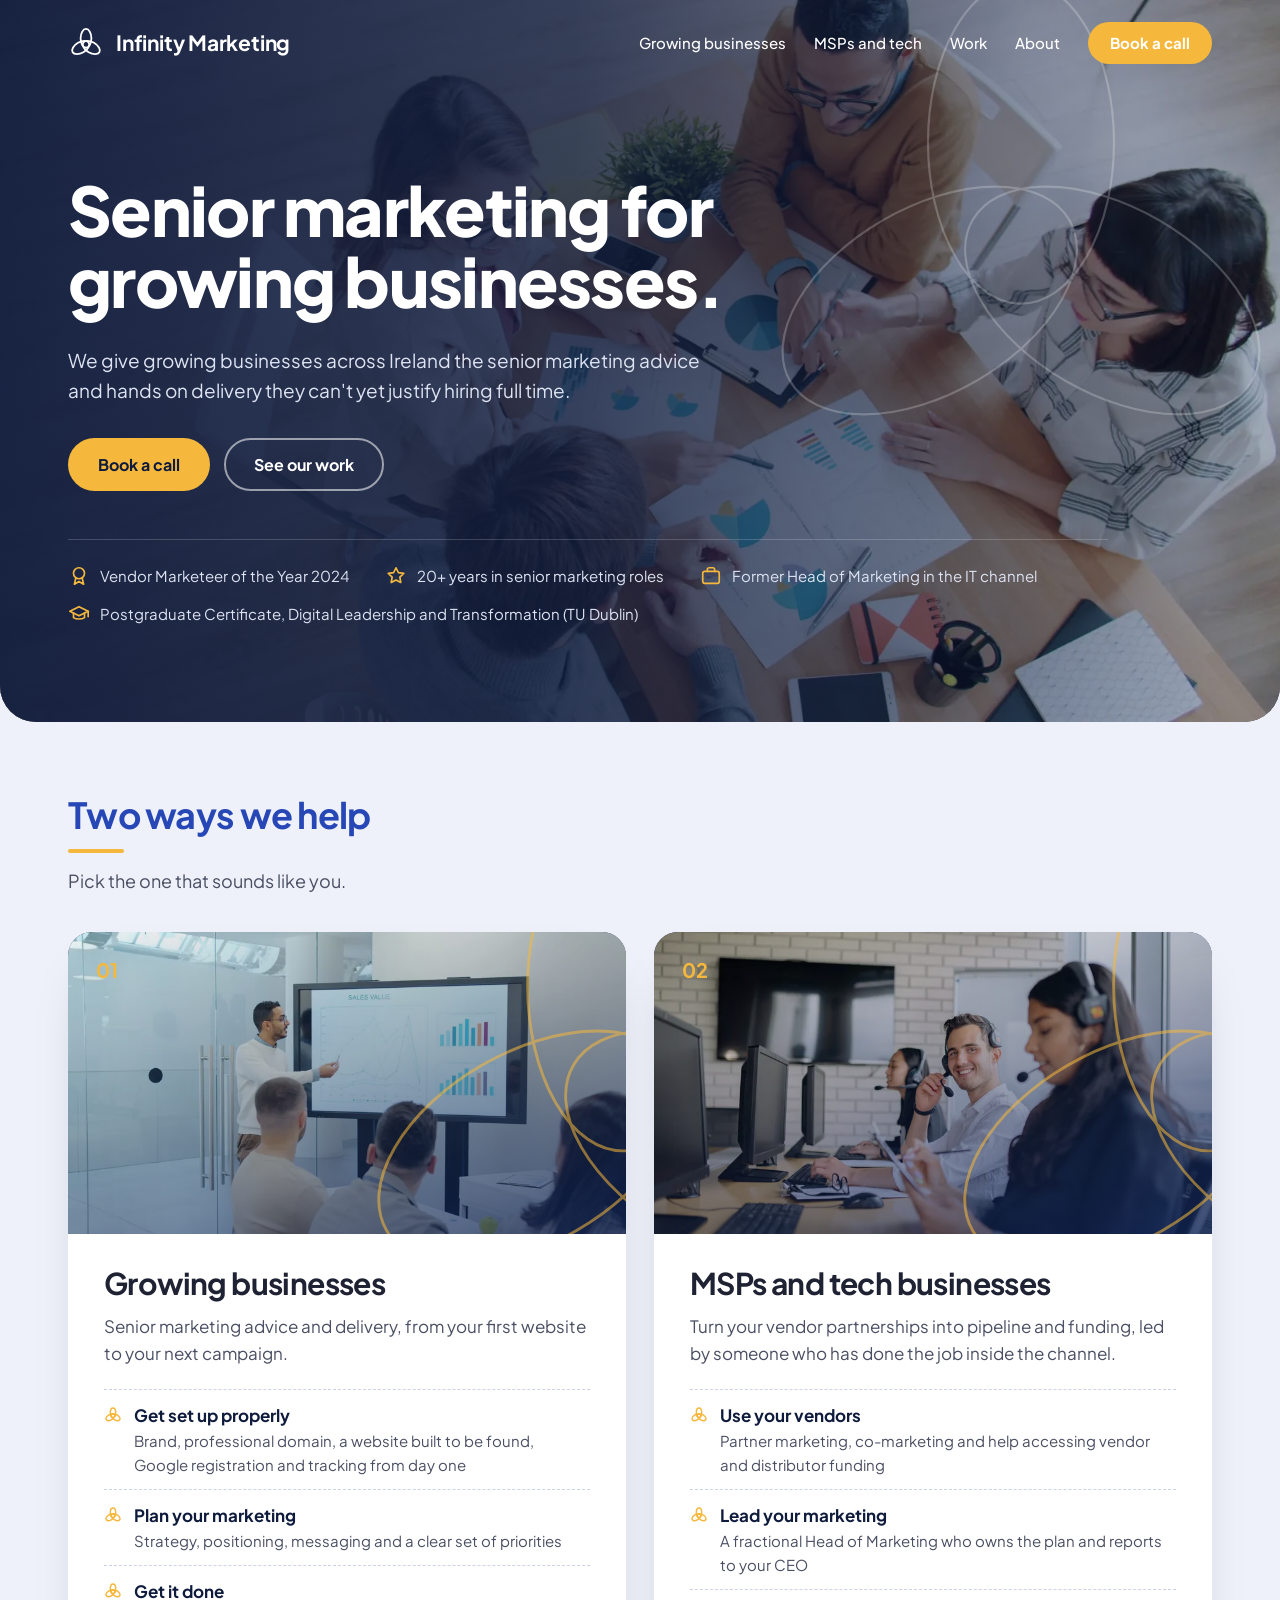
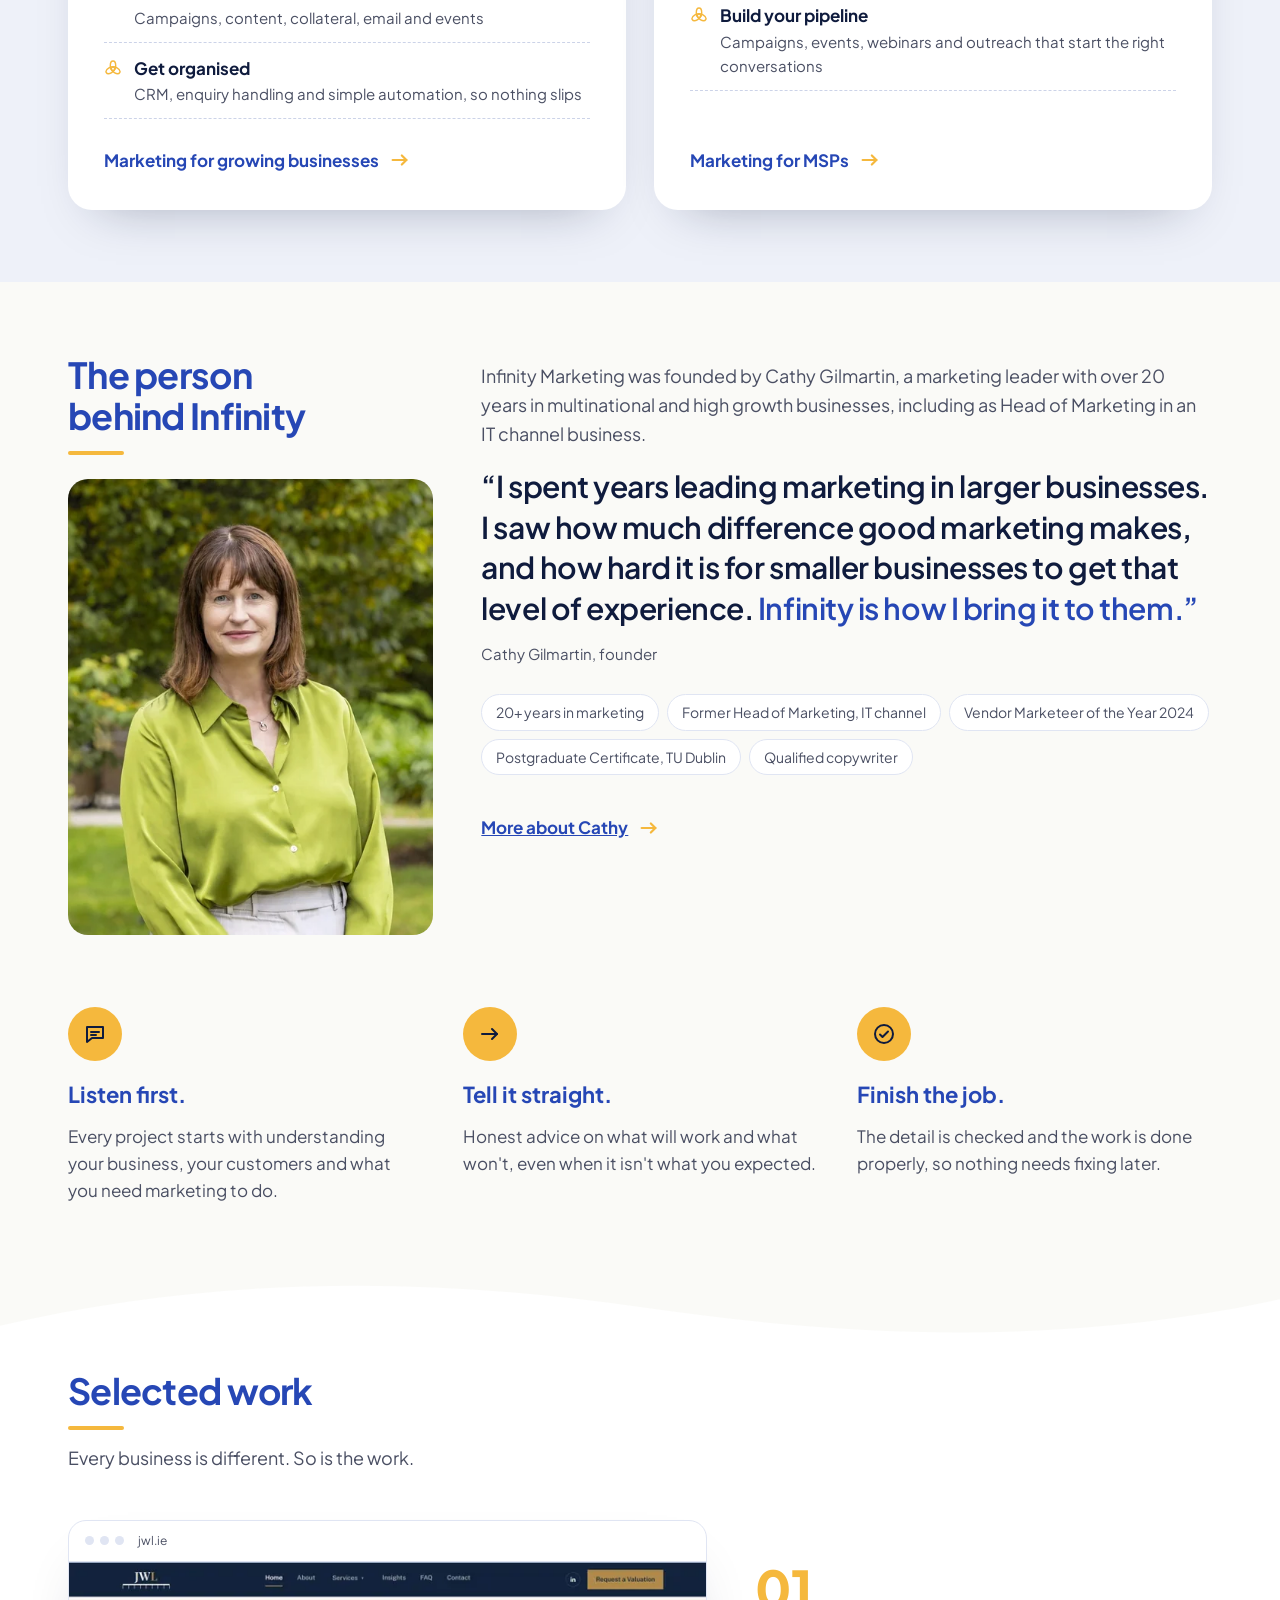
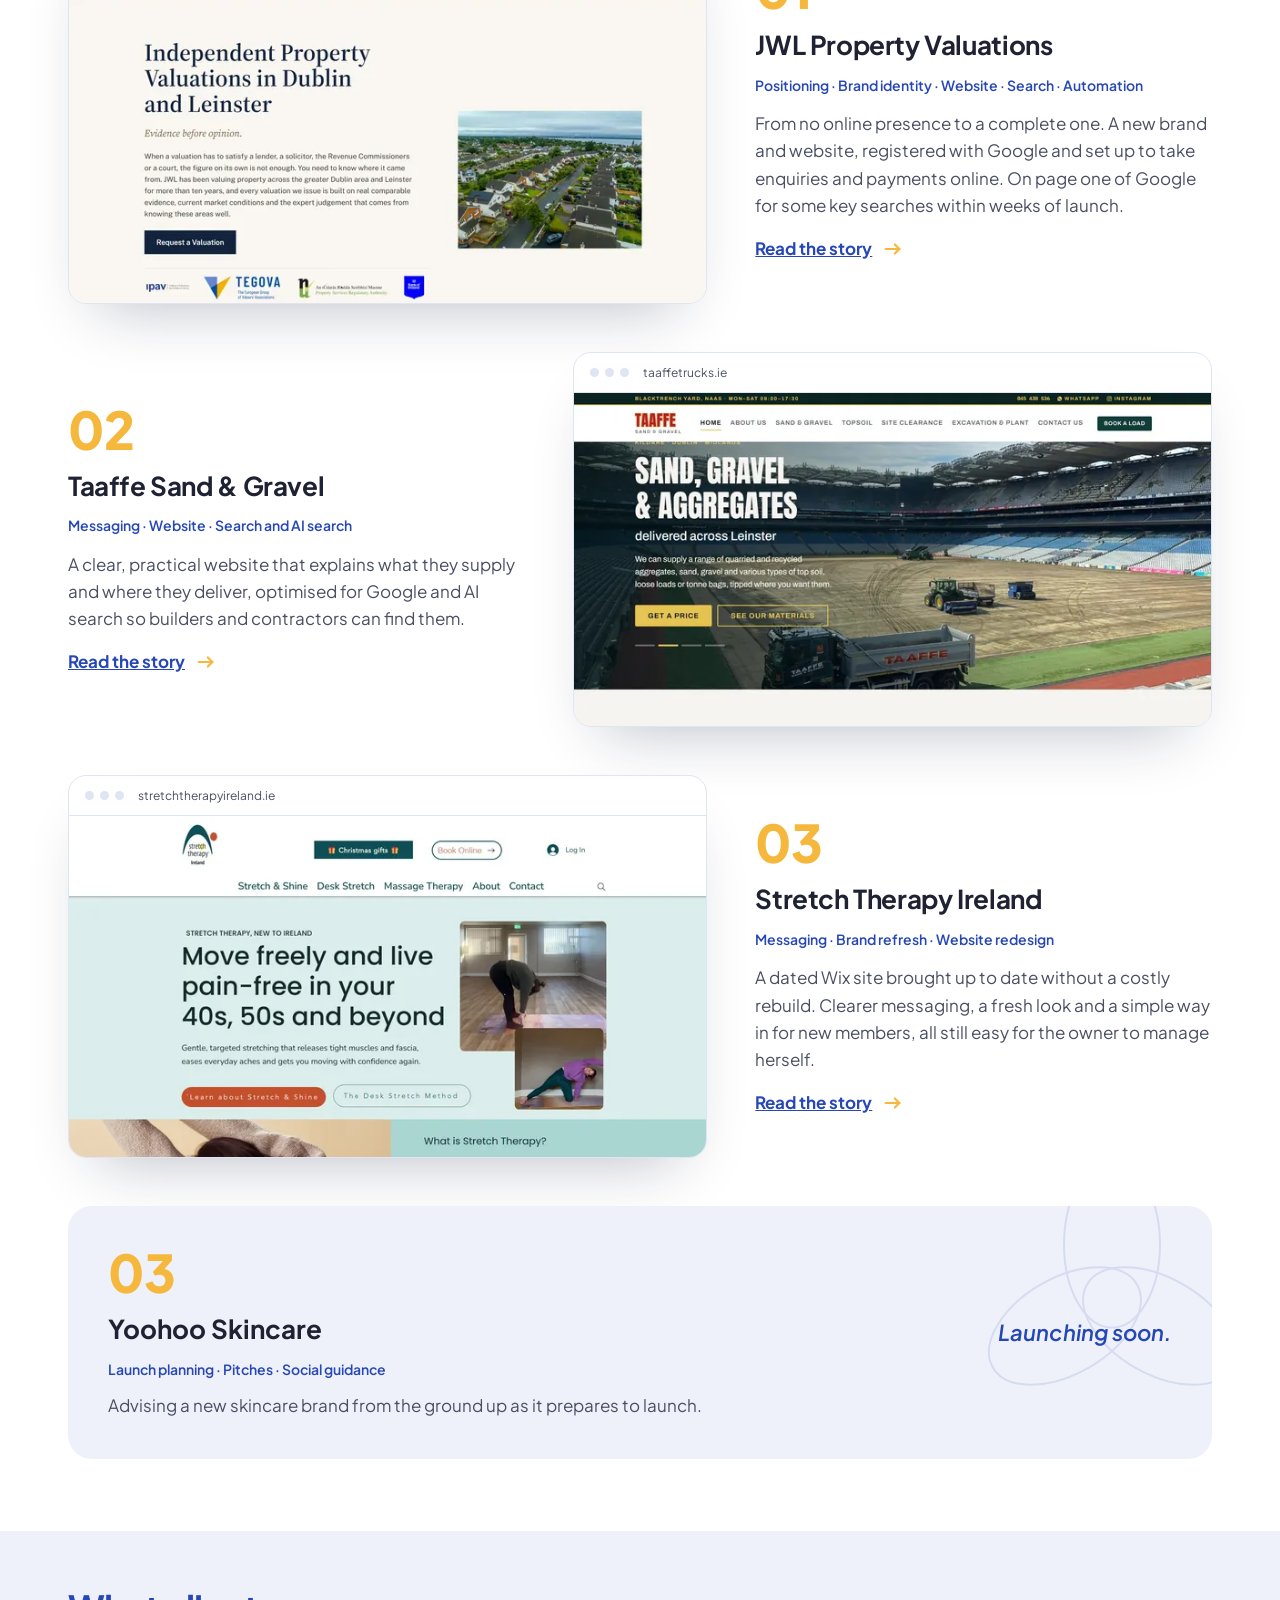
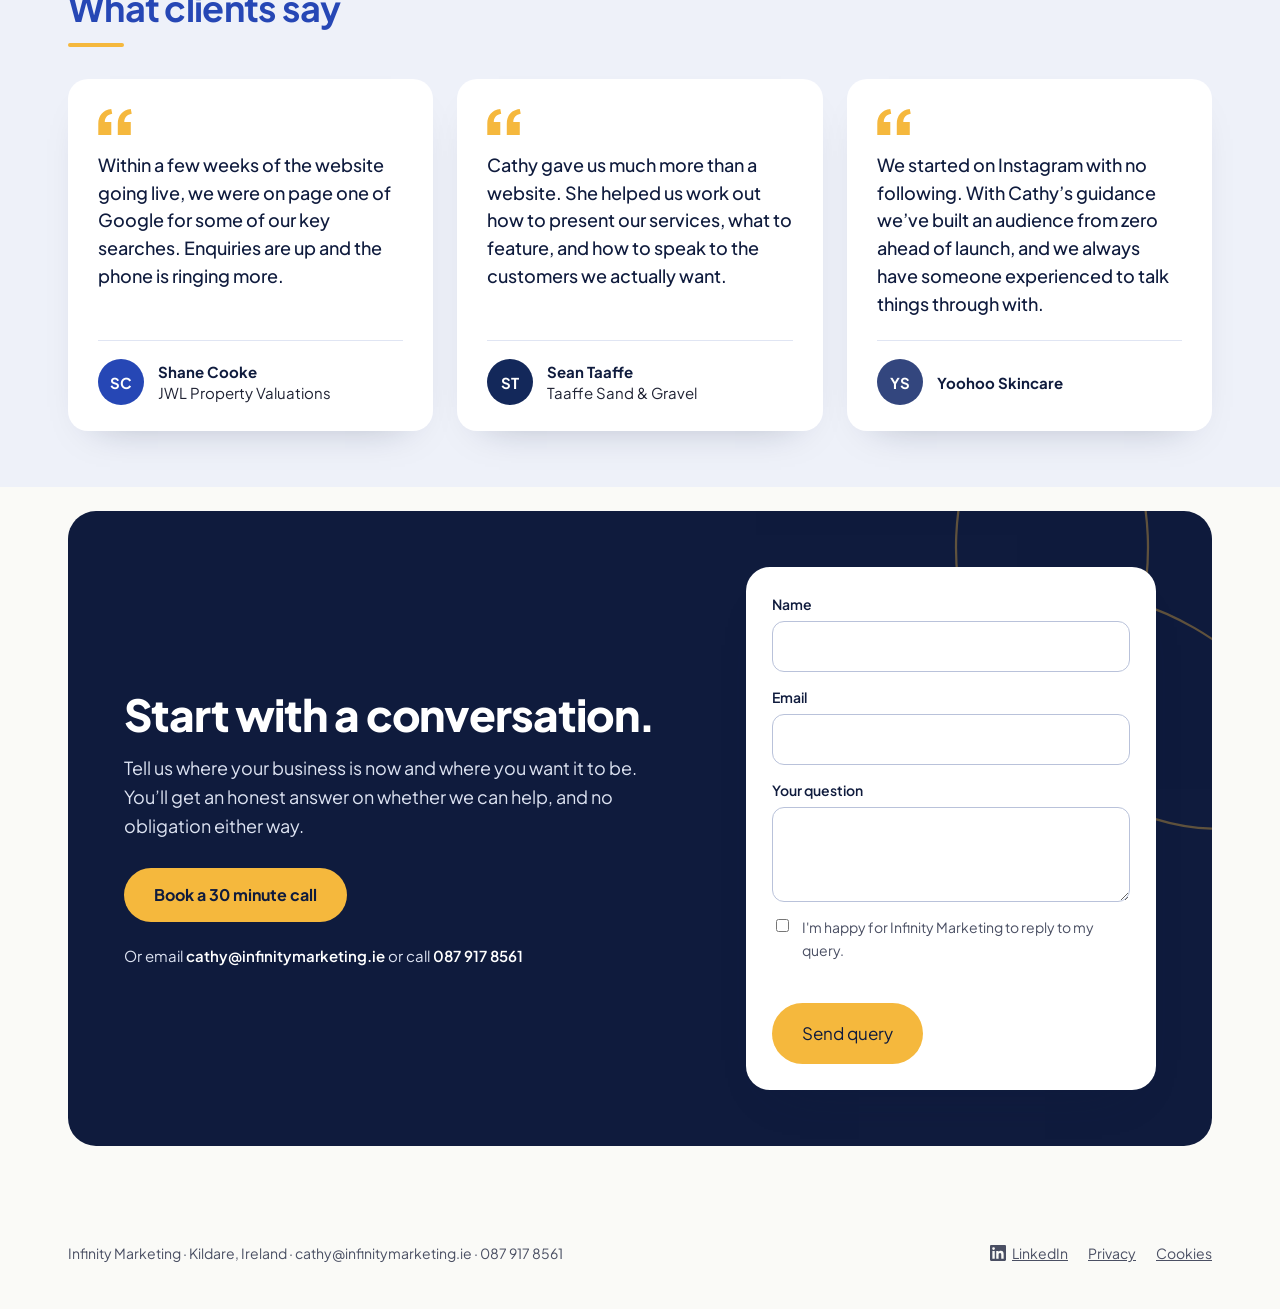
==== commit b5692cfc: "Add Stretch Therapy Ireland to homepage selected work Co-Authored-By: Claude Opus 5.5 <noreply@anthr" ====
--- a/index.html
+++ b/index.html
@@ -72,6 +72,10 @@
 <p class="desc">A clear, practical website that explains what they supply and where they deliver, optimised for Google and AI search so builders and contractors can find them.</p>
 <a class="more" style="padding-top: 16px" href="work.html#taaffe">Read the story<svg width="22" height="22" viewBox="0 0 24 24" fill="none" stroke="#F5B83D" stroke-width="2.4" stroke-linecap="round" stroke-linejoin="round" aria-hidden="true"><path d="M4 12h15"></path><path d="M14 7l5 5-5 5"></path></svg></a></div>
 <figure class="shot"><div class="bar"><i></i><i></i><i></i><span style="margin-left: 8px">taaffetrucks.ie</span></div><img src="img/work-taaffe-1400.webp" srcset="img/work-taaffe-700.webp 700w, img/work-taaffe-1400.webp 1400w" sizes="(max-width: 900px) 100vw, 700px" decoding="async" loading="lazy" alt="Taaffe Sand and Gravel homepage"></figure></div>
+<div class="work-row"><figure class="shot"><div class="bar"><i></i><i></i><i></i><span style="margin-left: 8px">stretchtherapyireland.ie</span></div><img src="img/work-stretch-1400.webp" srcset="img/work-stretch-700.webp 700w, img/work-stretch-1400.webp 1400w" sizes="(max-width: 900px) 100vw, 700px" decoding="async" loading="lazy" alt="Stretch Therapy Ireland homepage"></figure>
+<div><div class="work-num">03</div><h3>Stretch Therapy Ireland</h3><p class="tags">Messaging · Brand refresh · Website redesign</p>
+<p class="desc">A dated Wix site brought up to date without a costly rebuild. Clearer messaging, a fresh look and a simple way in for new members, all still easy for the owner to manage herself.</p>
+<a class="more" style="padding-top: 16px" href="work.html#stretch">Read the story<svg width="22" height="22" viewBox="0 0 24 24" fill="none" stroke="#F5B83D" stroke-width="2.4" stroke-linecap="round" stroke-linejoin="round" aria-hidden="true"><path d="M4 12h15"></path><path d="M14 7l5 5-5 5"></path></svg></a></div></div>
 <div class="soon"><svg class="" style="position: absolute; right: -60px; top: -80px; width: 320px; height: 320px; opacity: 0.12" viewBox="0 0 100 100" aria-hidden="true"><g class="drift" fill="none" stroke="#2647B5" stroke-width="0.6"><ellipse cx="50" cy="37" rx="15" ry="26"></ellipse><ellipse cx="50" cy="37" rx="15" ry="26" transform="rotate(120 50 54)"></ellipse><ellipse cx="50" cy="37" rx="15" ry="26" transform="rotate(240 50 54)"></ellipse></g></svg><div><div class="work-num">03</div><h3 style="margin-top: 10px; font-size: 26px; font-weight: 700">Yoohoo Skincare</h3><p class="tags">Launch planning · Pitches · Social guidance</p><p class="desc" style="margin: 12px 0 0; color: var(--muted)">Advising a new skincare brand from the ground up as it prepares to launch.</p></div><em>Launching soon.</em></div>
 </div>
 </section>
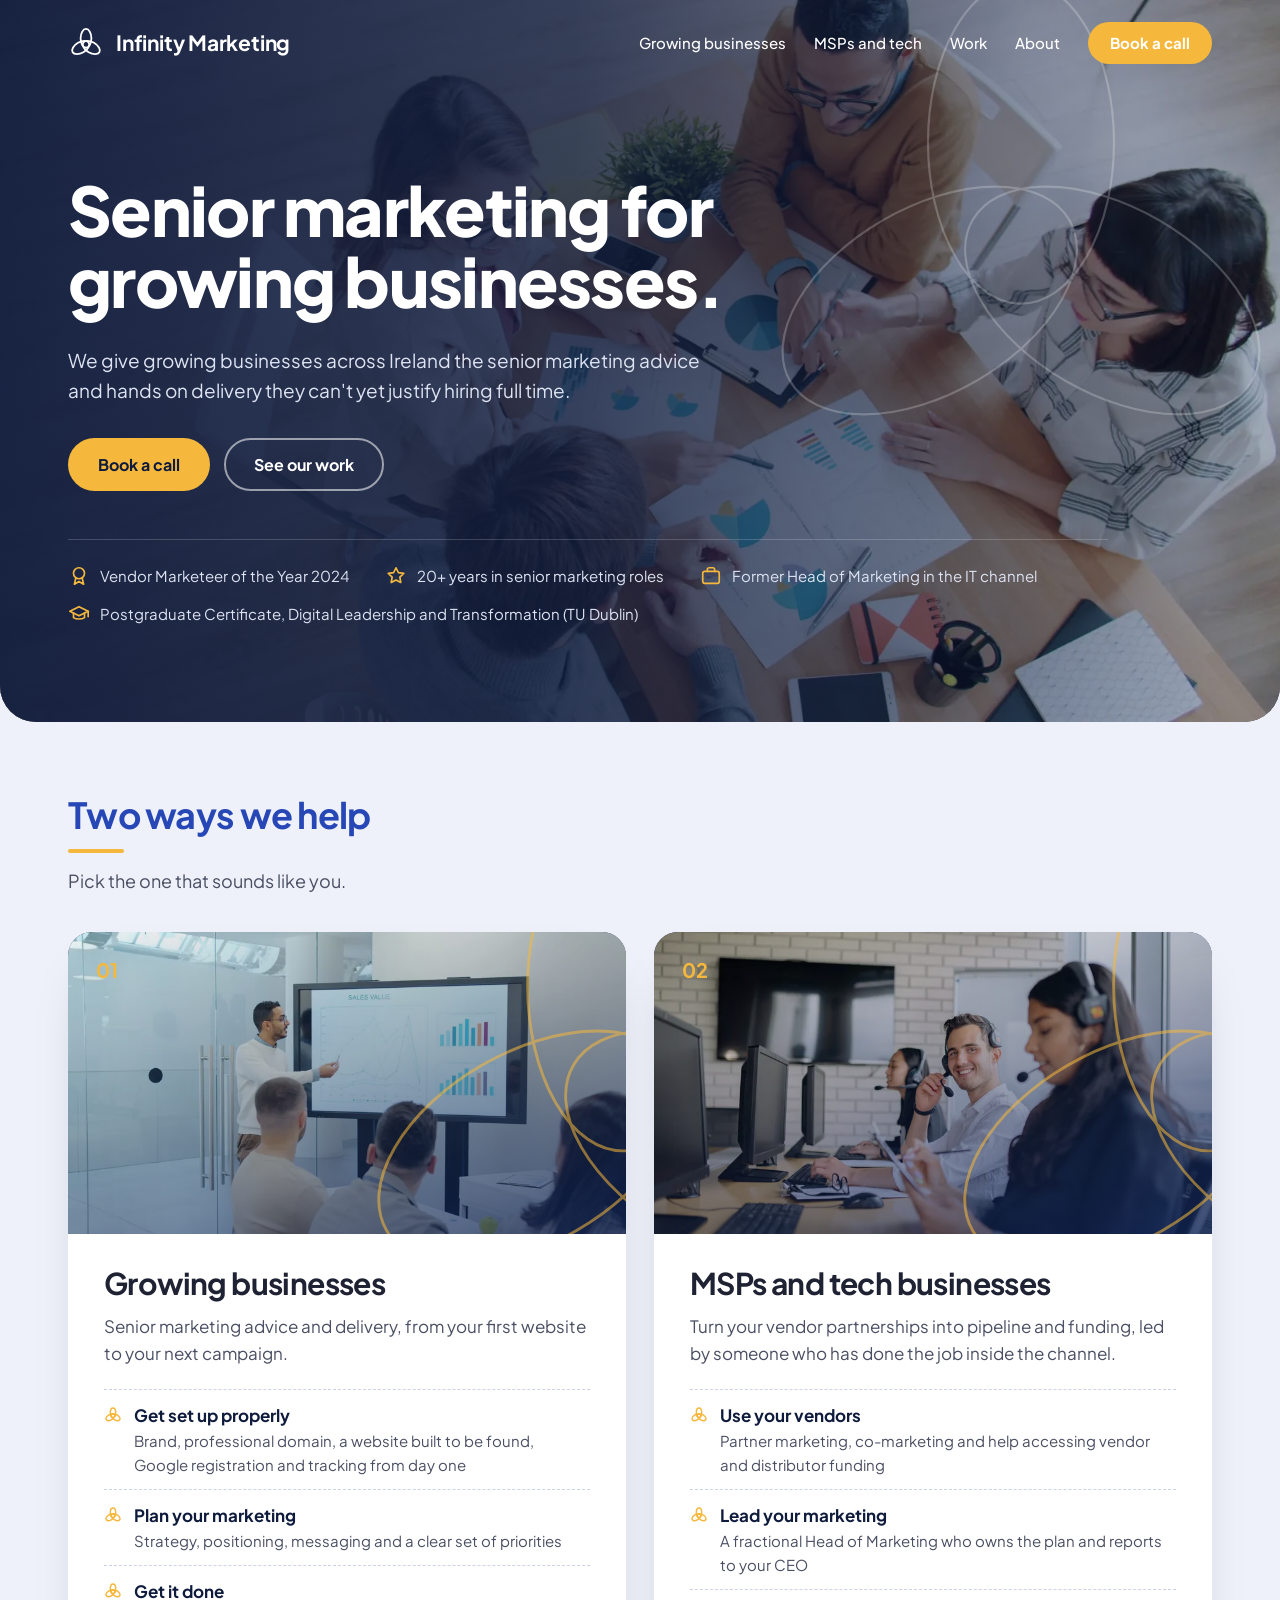
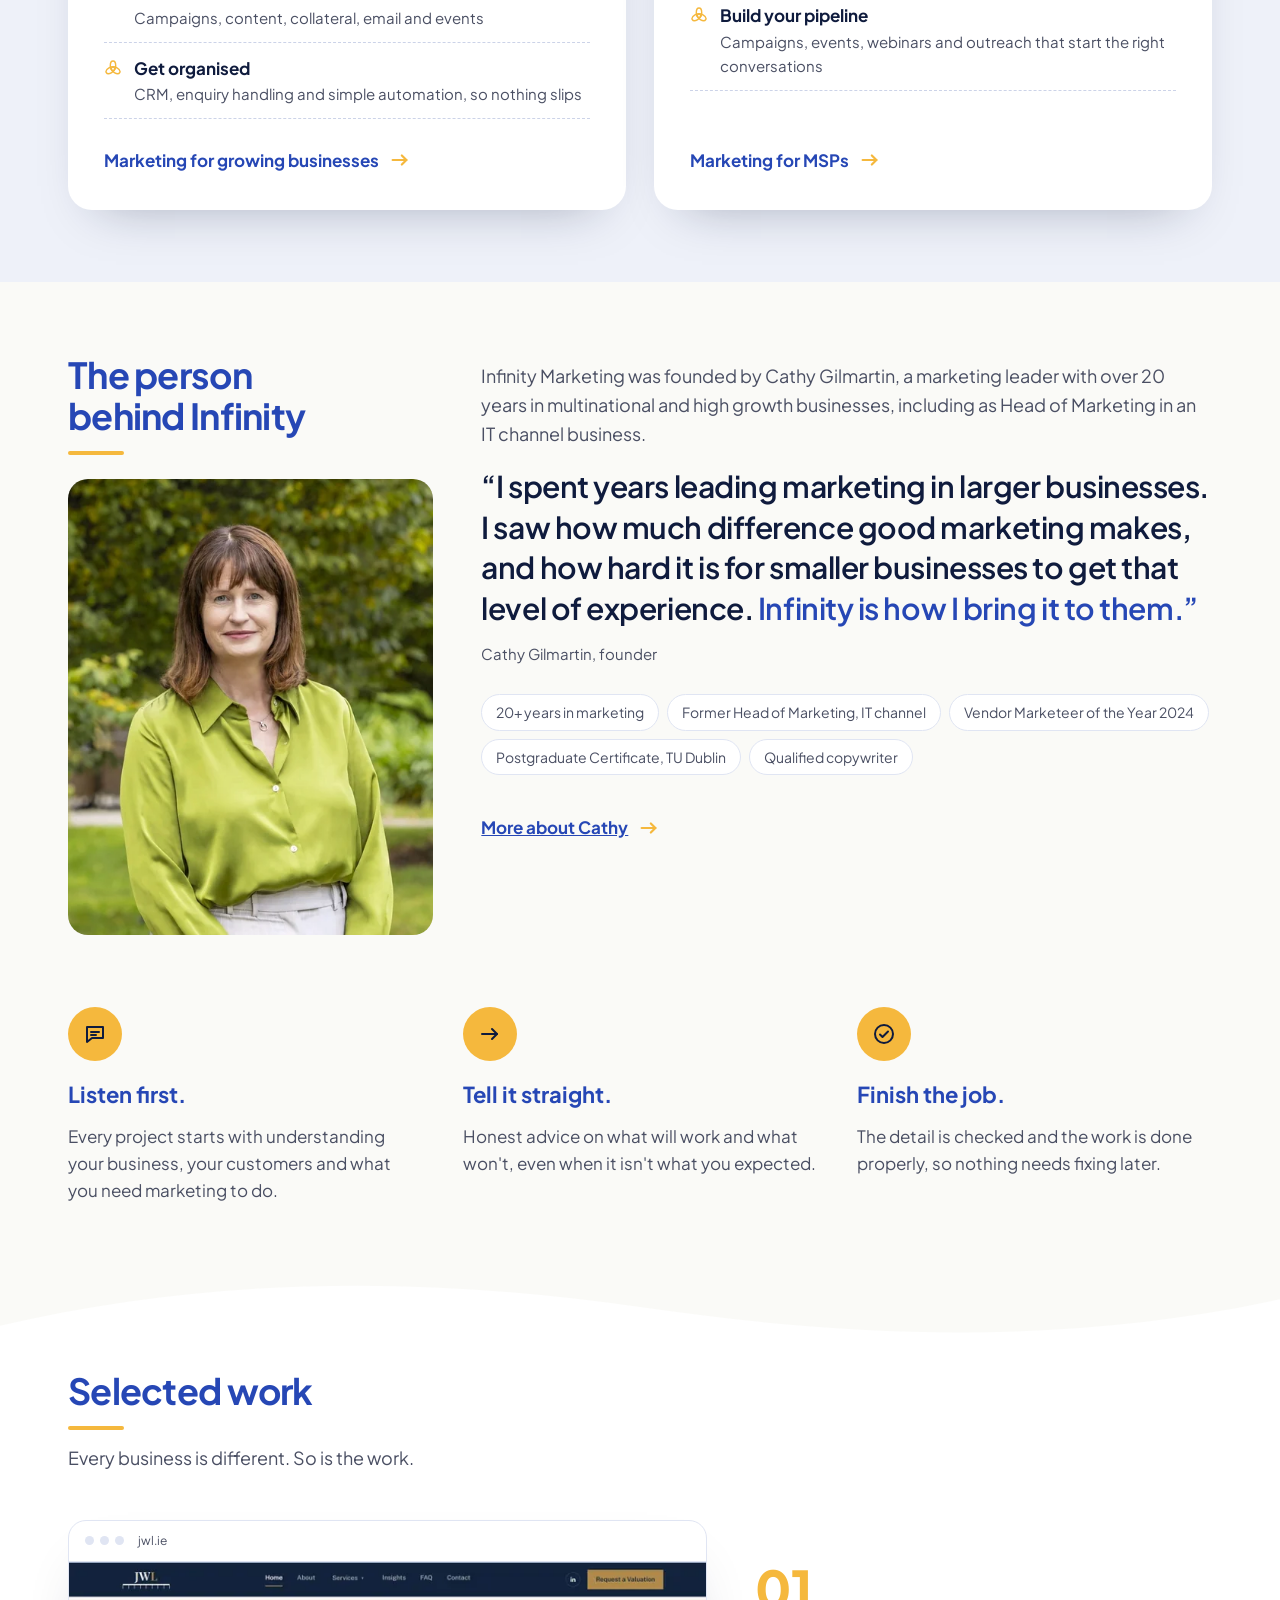
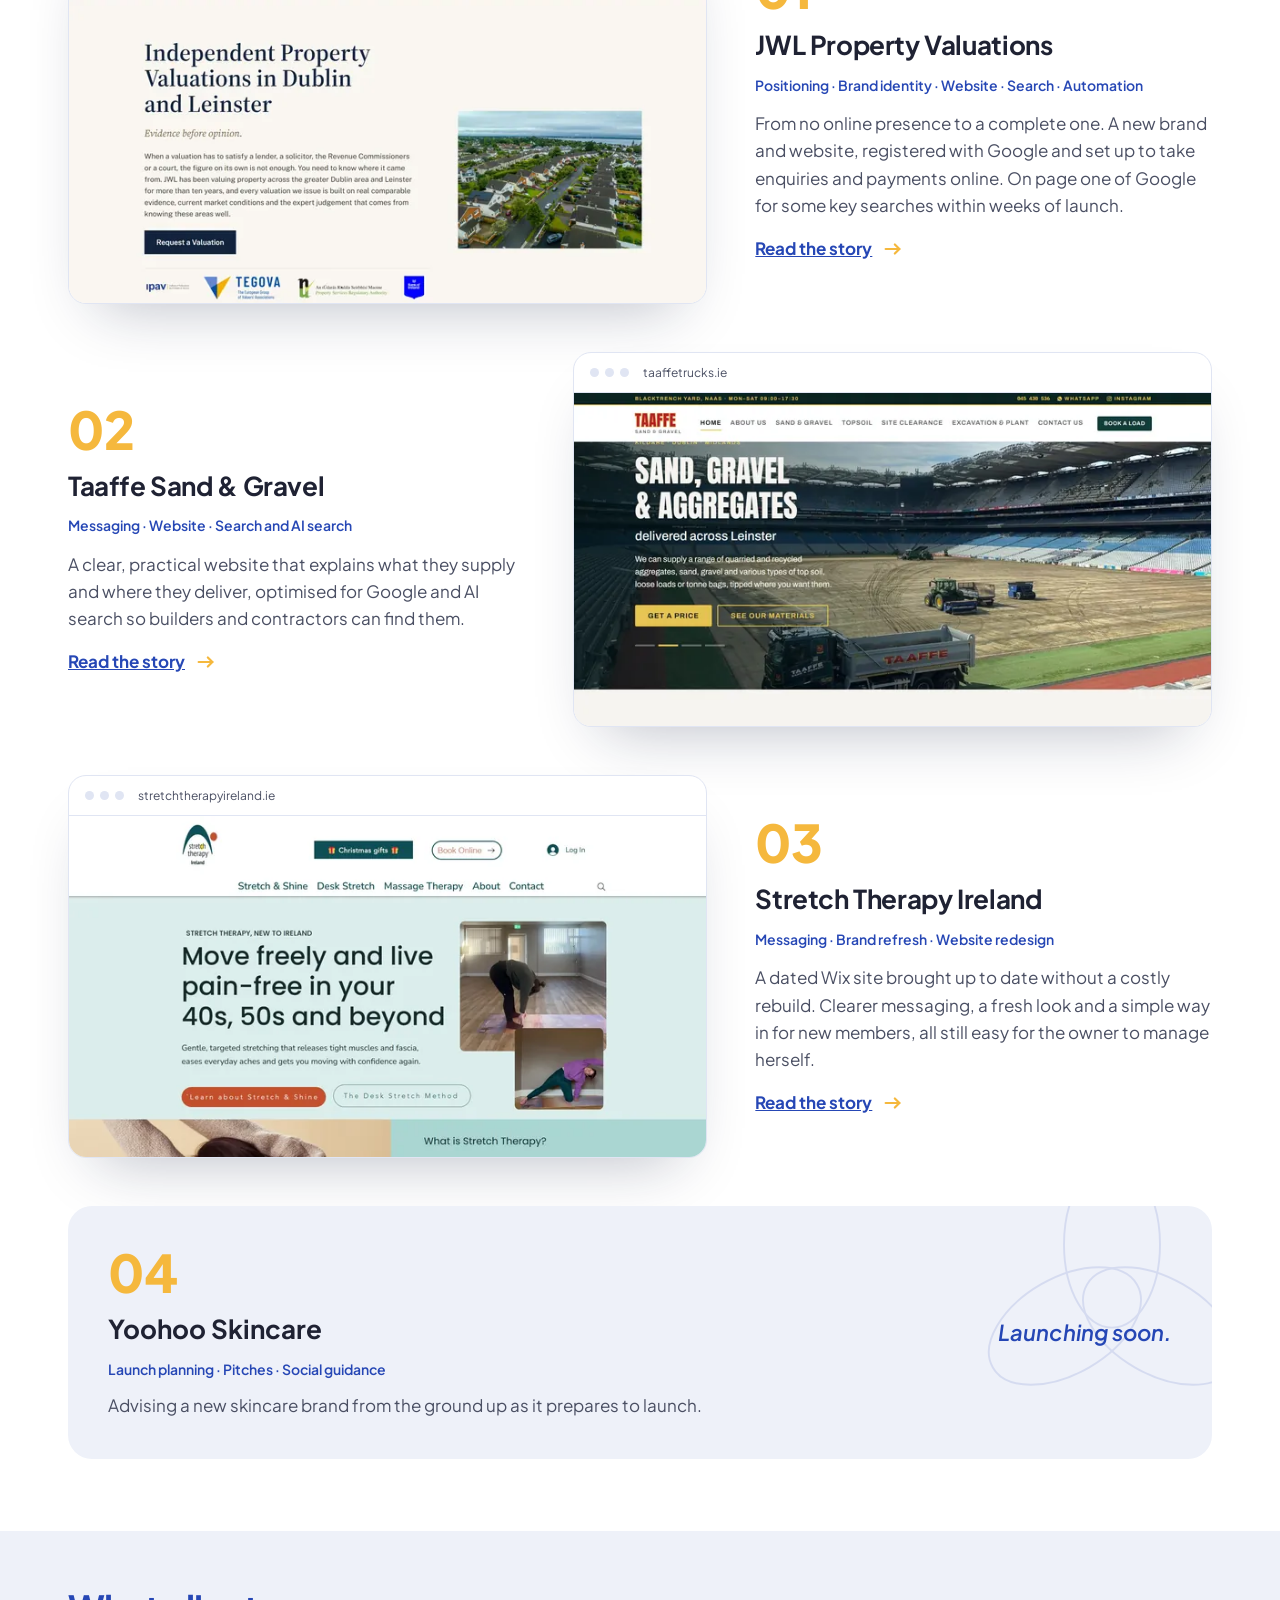
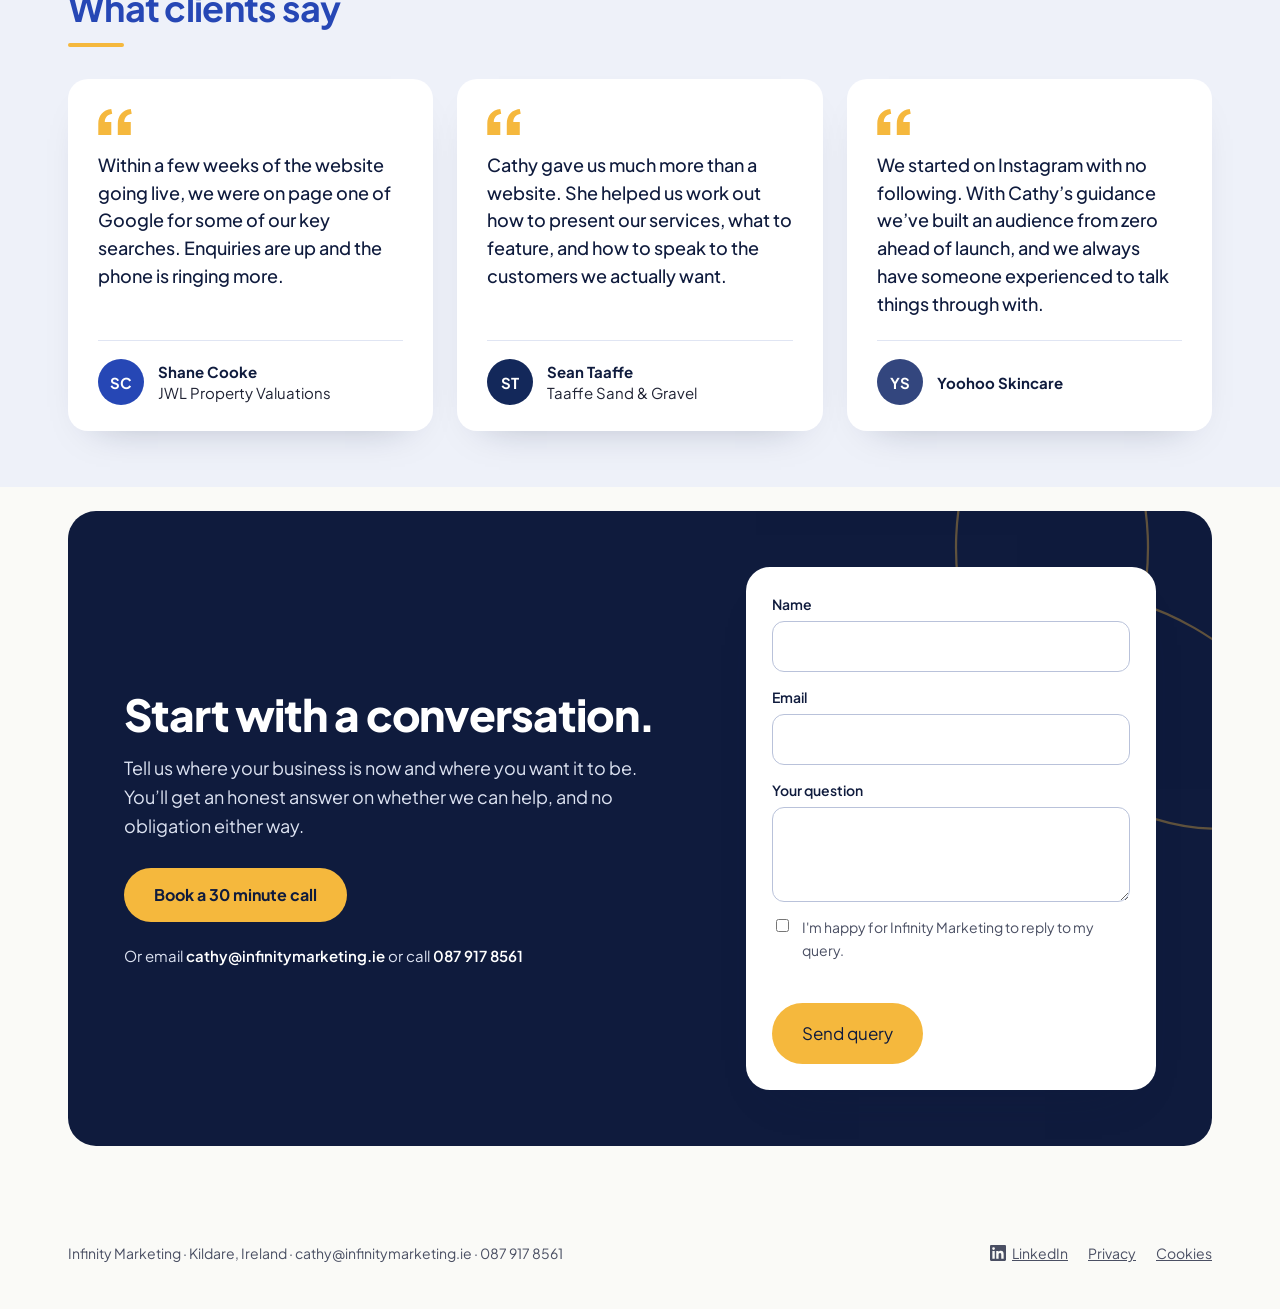
==== commit 64b87c23: "Renumber Yoohoo to 04 on homepage Co-Authored-By: Claude Opus 5.5 <noreply@anthropic.com> Claude-Ses" ====
--- a/index.html
+++ b/index.html
@@ -76,7 +76,7 @@
 <div><div class="work-num">03</div><h3>Stretch Therapy Ireland</h3><p class="tags">Messaging · Brand refresh · Website redesign</p>
 <p class="desc">A dated Wix site brought up to date without a costly rebuild. Clearer messaging, a fresh look and a simple way in for new members, all still easy for the owner to manage herself.</p>
 <a class="more" style="padding-top: 16px" href="work.html#stretch">Read the story<svg width="22" height="22" viewBox="0 0 24 24" fill="none" stroke="#F5B83D" stroke-width="2.4" stroke-linecap="round" stroke-linejoin="round" aria-hidden="true"><path d="M4 12h15"></path><path d="M14 7l5 5-5 5"></path></svg></a></div></div>
-<div class="soon"><svg class="" style="position: absolute; right: -60px; top: -80px; width: 320px; height: 320px; opacity: 0.12" viewBox="0 0 100 100" aria-hidden="true"><g class="drift" fill="none" stroke="#2647B5" stroke-width="0.6"><ellipse cx="50" cy="37" rx="15" ry="26"></ellipse><ellipse cx="50" cy="37" rx="15" ry="26" transform="rotate(120 50 54)"></ellipse><ellipse cx="50" cy="37" rx="15" ry="26" transform="rotate(240 50 54)"></ellipse></g></svg><div><div class="work-num">03</div><h3 style="margin-top: 10px; font-size: 26px; font-weight: 700">Yoohoo Skincare</h3><p class="tags">Launch planning · Pitches · Social guidance</p><p class="desc" style="margin: 12px 0 0; color: var(--muted)">Advising a new skincare brand from the ground up as it prepares to launch.</p></div><em>Launching soon.</em></div>
+<div class="soon"><svg class="" style="position: absolute; right: -60px; top: -80px; width: 320px; height: 320px; opacity: 0.12" viewBox="0 0 100 100" aria-hidden="true"><g class="drift" fill="none" stroke="#2647B5" stroke-width="0.6"><ellipse cx="50" cy="37" rx="15" ry="26"></ellipse><ellipse cx="50" cy="37" rx="15" ry="26" transform="rotate(120 50 54)"></ellipse><ellipse cx="50" cy="37" rx="15" ry="26" transform="rotate(240 50 54)"></ellipse></g></svg><div><div class="work-num">04</div><h3 style="margin-top: 10px; font-size: 26px; font-weight: 700">Yoohoo Skincare</h3><p class="tags">Launch planning · Pitches · Social guidance</p><p class="desc" style="margin: 12px 0 0; color: var(--muted)">Advising a new skincare brand from the ground up as it prepares to launch.</p></div><em>Launching soon.</em></div>
 </div>
 </section>
 <section class="band stone tight">
